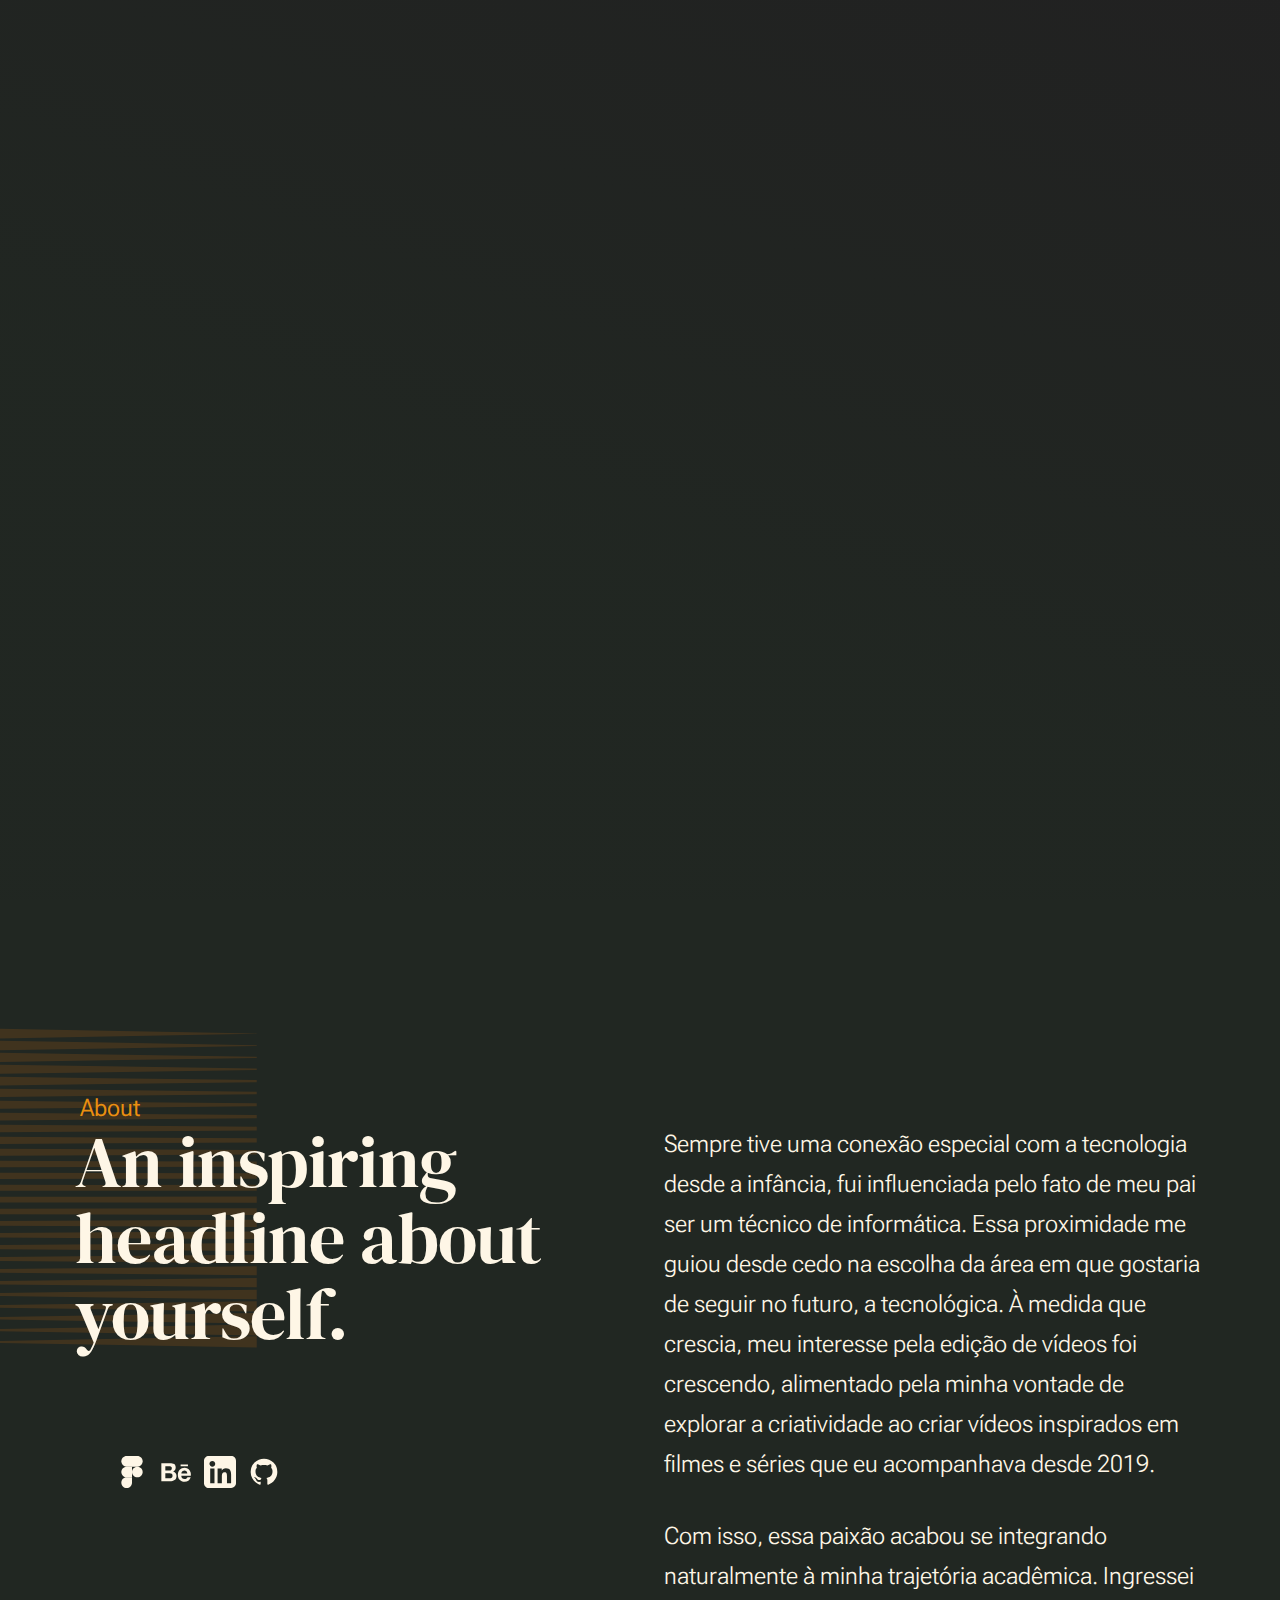
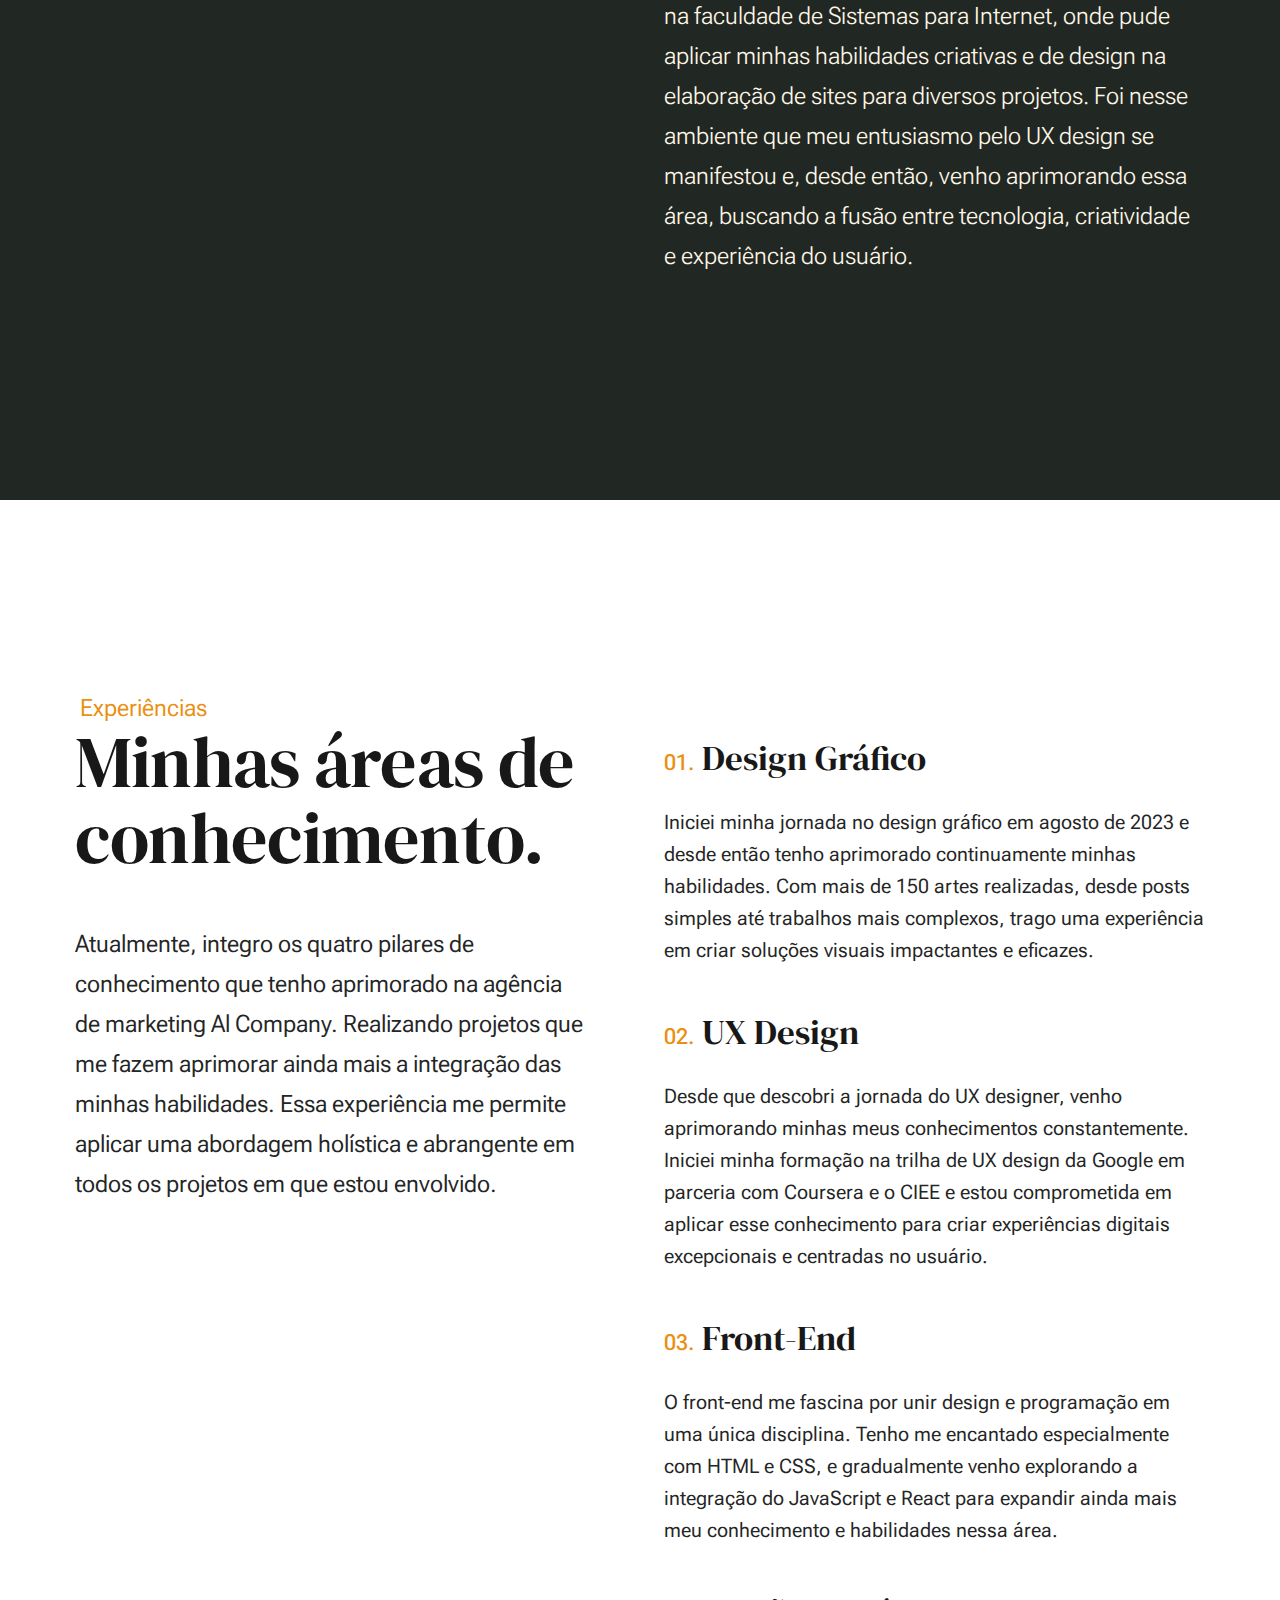
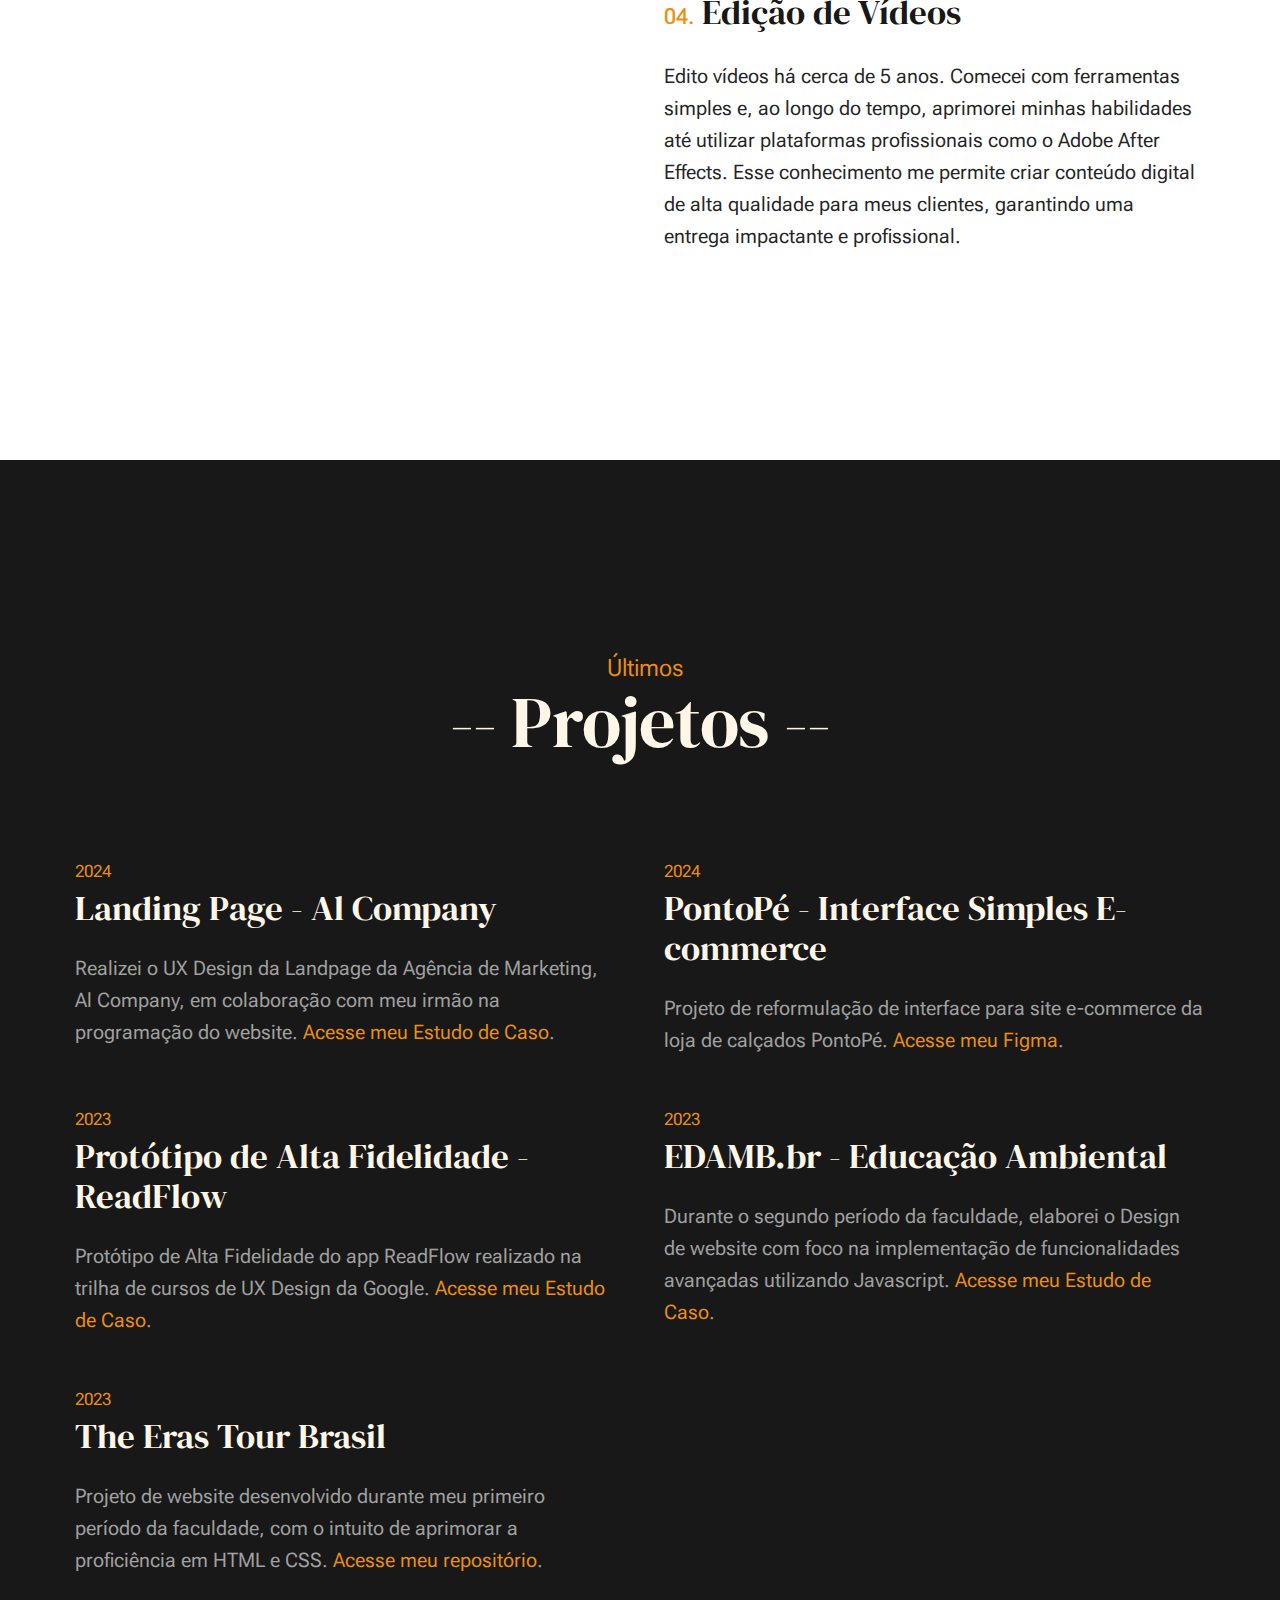
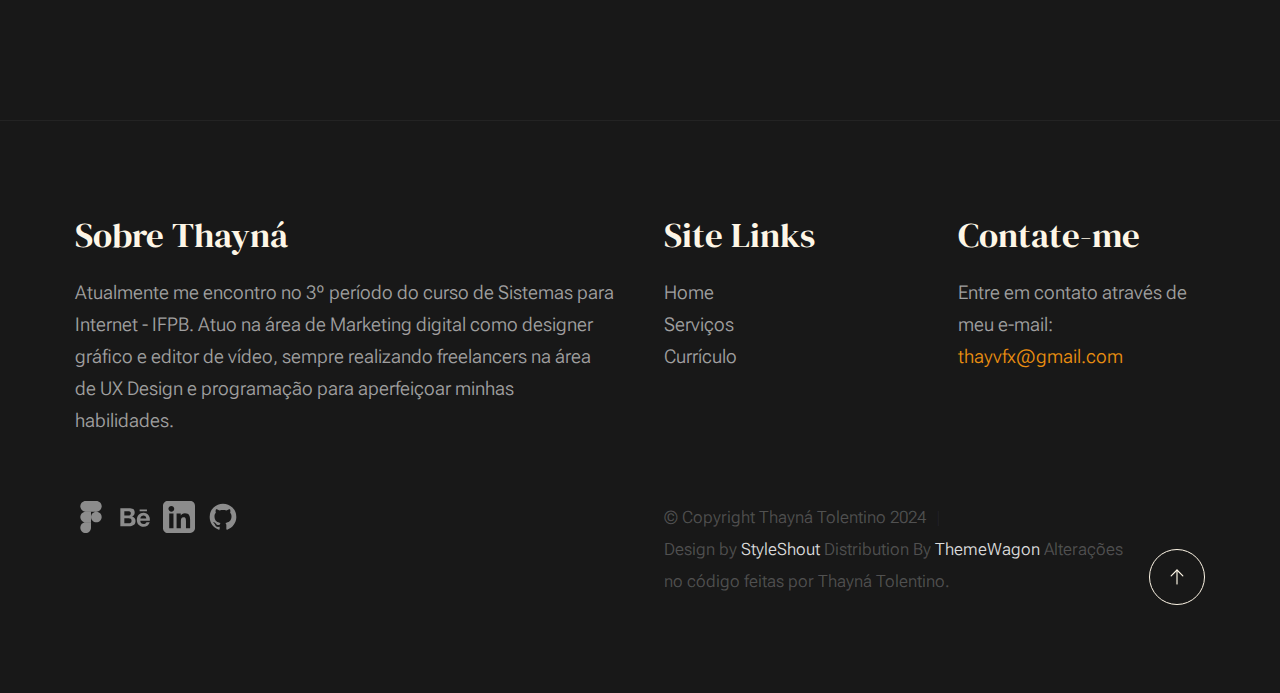
==== index.html @ 0676cb4d "icon update" ====
<!DOCTYPE html>
<html lang="en" class="no-js" >
<head>

    <!--- basic page needs
    ================================================== -->
    <meta charset="utf-8">
    <meta name="viewport" content="width=device-width, initial-scale=1">
    <title>Thayna's Portfolio</title>

    <script>
        document.documentElement.classList.remove('no-js');
        document.documentElement.classList.add('js');
    </script>

    <!-- CSS
    ================================================== -->
    <link rel="stylesheet" href="css/vendor.css">
    <link rel="stylesheet" href="css/styles.css">

    <!-- favicons
    ================================================== -->
    <link rel="apple-touch-icon" sizes="180x180" href="apple-touch-icon.png">
    <link rel="icon" type="image/png" sizes="32x32" href="favicon-32x32.png">
    <link rel="icon" type="image/png" sizes="16x16" href="favicon-16x16.png">
    <link rel="manifest" href="site.webmanifest">

</head>


<body id="top">

    
    <!-- preloader
    ================================================== -->
    <div id="preloader">
        <div id="loader" class="dots-fade">
            <div></div>
            <div></div>
            <div></div>
        </div>
    </div>


    <!-- page wrap
    ================================================== -->
    <div id="page" class="s-pagewrap ss-home">


        <!-- # site header 
        ================================================== -->
        <header class="s-header">

            <div class="row s-header__inner width-sixteen-col">

                <div class="s-header__block">
                    <div class="s-header__logo">
                        <a class="logo" href="index.html">
                            <img src="images/logo-thayna1.svg" alt="Homepage">
                        </a>
                    </div>

                    <a class="s-header__menu-toggle" href="#0"><span>Menu</span></a>
                </div> <!-- end s-header__block -->

                <nav class="s-header__nav">
    
                    <ul class="s-header__menu-links">
                        <li><a href="#">Sobre mim</a></li>
                        <li><a href="#">Serviços</a></li>
                        <li><a href="#">Projetos</a></li>
                        <li><a href="#">Contato</a></li>
                    </ul> <!-- s-header__menu-links -->

                    <div class="s-header__contact">
                        <a href="https://thaynarlt.github.io/Portfolio-MyWork/" class="btn btn--primary s-header__contact-btn">Portfolio de Vídeos</a>                        
                    </div> <!-- s-header__contact -->
    
                </nav> <!-- end s-header__nav -->

            </div> <!-- end s-header__inner -->

        </header> <!-- end s-header -->


        <!-- # site main content
        ================================================== -->
        <section id="content" class="s-content">

            <!-- intro
            ----------------------------------------------- -->
            <section id="intro" class="s-intro">

                <div class="row s-intro__content width-sixteen-col">

                    <div class="column lg-12 s-intro__content-inner grid-block">
                        
                        <div class="s-intro__content-text">
                            <div class="s-intro__content-pretitle text-pretitle">Prazer, Thayná Tolentino.</div>
                            <h1 class="s-intro__content-title">
                                Transformo ideias em resultados tangíveis<br>
                            através do design<br>
                            e da programação.<br>
                            
                            </h1>
                        </div> <!-- s-intro__content-text -->

                        <div class="s-intro__content-media"> 
                            <div class="s-intro__content-media-inner">                               
                                <img src="images/IMG_1018_editada.png" srcset="images/IMG_1018_editada.png 1x, images/intro-bg@2x.jpg 2x" alt="">
                                <div class="lines">                               
                                    <span></span>                                  
                                </div>
                            </div>
                        </div> <!-- s-intro__content-media -->                      

                        <div class="s-intro__scroll-down">
                            <a href="#about" class="smoothscroll">
                                <div class="scroll-icon">
                                    <svg xmlns="http://www.w3.org/2000/svg" viewBox="0 0 24 24" width="36" height="36" fill="none" stroke="#97b34a" stroke-width="1" stroke-linecap="round" stroke-linejoin="round">&lt;!--!  Atomicons Free 1.00 by @atisalab License - https://atomicons.com/license/ (Icons: CC BY 4.0) Copyright 2021 Atomicons --&gt;<polyline points="7 13 12 18 17 13"></polyline><line x1="12" y1="18" x2="12" y2="6"></line></svg>
                                </div>
                                <span>Scroll for more</span>
                            </a>
                        </div> <!-- s-intro__scroll-down -->
                        
                    </div> <!-- s-intro__content-inner -->

                </div> <!-- s-intro__content -->

            </section> <!-- end s-intro -->

            <!-- about
            ----------------------------------------------- -->
            <section id="about" class="s-about target-section">

                <div class="row s-about__content width-sixteen-col">
                    <div class="column grid-block grid-section-split">

                        <img src="images/geometric_shape.svg" alt="" class="s-about__content-imgbg">

                        <div class="section-header grid-section-split__header">
                            <div class="text-pretitle">About</div>                           
                            <h2 class="text-display-title">
                            An inspiring headline about yourself.
                            </h2>                           
                        </div> <!-- end section-header -->

                        <div class="s-about__content-main grid-section-split__primary">
                            <p class="attention-getter">
                                Sempre tive uma conexão especial com a tecnologia desde a infância, fui influenciada pelo
                                fato de meu pai ser um técnico de informática. Essa proximidade me guiou desde cedo na
                                escolha da área em que gostaria de seguir no futuro, a tecnológica. À medida que crescia,
                                meu interesse pela edição de vídeos foi crescendo, alimentado pela minha vontade de explorar
                                a criatividade ao criar vídeos inspirados em filmes e séries que eu acompanhava desde 2019.
                            </p>

                            <p class="attention-getter">
                                Com isso, essa paixão acabou se integrando naturalmente à minha trajetória acadêmica.
                                Ingressei na faculdade de Sistemas para Internet, onde pude aplicar minhas habilidades
                                criativas e de design na elaboração de sites para diversos projetos. Foi nesse ambiente
                                que meu entusiasmo pelo UX design se manifestou e, desde então, venho aprimorando essa área,
                                buscando a fusão entre tecnologia, criatividade e experiência do usuário.
                            </p>

                            
                        </div> <!-- end s-about__content-main -->

                        <div class="s-about__content-btn grid-section-split__bottom">
                            <!--<a href="about.html" class="btn btn--stroke u-fullwidth">More About Me</a> -->

                            <ul class="s-about__social social-list">
                                <li>
                                    <a href="https://www.figma.com/@thaynarlt">
                                        <svg xmlns="http://www.w3.org/2000/svg" width="0.67em" height="1em" viewBox="0 0 256 384"><path fill="#0acf83" d="M64 384c35.328 0 64-28.672 64-64v-64H64c-35.328 0-64 28.672-64 64s28.672 64 64 64"/><path fill="#a259ff" d="M0 192c0-35.328 28.672-64 64-64h64v128H64c-35.328 0-64-28.672-64-64"/><path fill="#f24e1e" d="M0 64C0 28.672 28.672 0 64 0h64v128H64C28.672 128 0 99.328 0 64"/><path fill="#ff7262" d="M128 0h64c35.328 0 64 28.672 64 64s-28.672 64-64 64h-64z"/><path fill="#1abcfe" d="M256 192c0 35.328-28.672 64-64 64s-64-28.672-64-64s28.672-64 64-64s64 28.672 64 64"/></svg>
                                        <span class="u-screen-reader-text">Figma</span>
                                    </a>
                                </li>
                                <li>
                                    <a href="https://www.behance.net/thaynatolentino">
                                        <svg xmlns="http://www.w3.org/2000/svg" width="1em" height="1em" viewBox="0 0 24 24"><path fill="currentColor" d="M7.443 5.35c.639 0 1.23.05 1.77.198c.541.099.984.297 1.377.544c.394.247.689.594.885 1.039c.197.445.296.99.296 1.583c0 .693-.148 1.286-.492 1.731c-.295.446-.787.841-1.377 1.138c.836.248 1.475.693 1.869 1.286c.393.594.639 1.336.639 2.177c0 .693-.148 1.286-.394 1.781c-.245.495-.639.94-1.082 1.237a5.078 5.078 0 0 1-1.573.692c-.59.149-1.18.248-1.77.248H1V5.35zm-.394 5.54c.541 0 .984-.148 1.328-.395c.344-.247.492-.693.492-1.237c0-.297-.05-.594-.148-.791c-.098-.198-.246-.347-.442-.495a2.415 2.415 0 0 0-.64-.247c-.246-.05-.491-.05-.787-.05H4v3.216zm.148 5.838c.295 0 .59-.05.836-.099c.246-.05.492-.148.688-.297a1.76 1.76 0 0 0 .492-.544c.098-.247.197-.544.197-.89c0-.693-.197-1.188-.59-1.534c-.394-.297-.935-.445-1.574-.445H4v3.81zm9.492-.05c.393.396.983.594 1.77.594c.541 0 1.033-.148 1.426-.395c.394-.297.64-.594.738-.891h2.41c-.394 1.187-.984 2.028-1.77 2.572c-.788.495-1.722.792-2.853.792a5.751 5.751 0 0 1-2.115-.396a3.928 3.928 0 0 1-1.574-1.088a3.93 3.93 0 0 1-.983-1.633c-.246-.643-.345-1.335-.345-2.127c0-.742.099-1.434.345-2.078a5.34 5.34 0 0 1 1.033-1.682c.442-.445.983-.84 1.573-1.088a5.49 5.49 0 0 1 2.066-.396c.836 0 1.574.149 2.213.495c.64.346 1.131.742 1.524 1.336c.394.544.69 1.187.886 1.88c.098.692.147 1.385.098 2.176H16c0 .792.295 1.534.689 1.93m3.098-5.194c-.344-.346-.885-.544-1.525-.544a2.34 2.34 0 0 0-1.082.247c-.295.149-.491.347-.688.545a1.322 1.322 0 0 0-.344.692c-.05.248-.099.445-.099.643h4.426c-.098-.742-.344-1.236-.688-1.583M15.459 6.29h5.508v1.336H15.46z"/></svg>
                                        <span class="u-screen-reader-text">Behance</span>
                                    </a>
                                </li>
                                <li>
                                    <a href="https://www.linkedin.com/in/thaynarlt/">
                                        <svg xmlns="http://www.w3.org/2000/svg" width="20" height="20" viewBox="0 0 24 24" style="fill:rgba(0, 0, 0, 1);transform:;-ms-filter:;"><path d="M20.436,0H3.564C1.593,0,0,1.593,0,3.564v16.873C0,22.407,1.593,24,3.564,24h16.873c1.972,0,3.564-1.593,3.564-3.564V3.564C24,1.593,22.407,0,20.436,0z M7.862,20.436H4.654V9.314h3.207V20.436z M6.258,8.053C5.105,8.053,4.071,7.047,4.071,5.894 c0-1.153,1.034-2.159,2.187-2.159c1.153,0,2.158,1.006,2.158,2.159C8.445,7.047,7.411,8.053,6.258,8.053z M20.436,20.436h-3.208v-5.356c0-1.278-0.025-2.923-1.779-2.923c-1.781,0-2.054,1.396-2.054,2.839v5.44h-3.209V9.314h3.121v1.513h0.042 c0.435-0.825,1.495-1.693,3.081-1.693c3.296,0,3.899,2.168,3.899,4.988V20.436z"></path></svg>
                                        <span class="u-screen-reader-text">LinkedIn</span>
 
                                    </a>
                                </li>
                                <li>
                                    <a href="https://github.com/thaynarlt">
                                        <svg xmlns="http://www.w3.org/2000/svg" width="24" height="24" viewBox="0 0 24 24"><path fill="currentColor" d="M12 2A10 10 0 0 0 2 12c0 4.42 2.87 8.17 6.84 9.5c.5.08.66-.23.66-.5v-1.69c-2.77.6-3.36-1.34-3.36-1.34c-.46-1.16-1.11-1.47-1.11-1.47c-.91-.62.07-.6.07-.6c1 .07 1.53 1.03 1.53 1.03c.87 1.52 2.34 1.07 2.91.83c.09-.65.35-1.09.63-1.34c-2.22-.25-4.55-1.11-4.55-4.92c0-1.11.38-2 1.03-2.71c-.1-.25-.45-1.29.1-2.64c0 0 .84-.27 2.75 1.02c.79-.22 1.65-.33 2.5-.33c.85 0 1.71.11 2.5.33c1.91-1.29 2.75-1.02 2.75-1.02c.55 1.35.2 2.39.1 2.64c.65.71 1.03 1.6 1.03 2.71c0 3.82-2.34 4.66-4.57 4.91c.36.31.69.92.69 1.85V21c0 .27.16.59.67.5C19.14 20.16 22 16.42 22 12A10 10 0 0 0 12 2"/></svg>
                                        <span class="u-screen-reader-text">Dribbble</span>
                                    </a>
                                </li>
                            </ul> <!-- end s-footer__social -->
                        </div> <!-- end s-about__content-btn -->
                    
                    </div> <!-- content-inner -->
                </div>
                
            </section> <!-- end s-about -->

            <!-- expertise
            ----------------------------------------------- -->
            <section id="expertise" class="s-expertise">

                <div class="row s-expertise__content width-sixteen-col">
                    <div class="column xl-12 grid-block grid-section-split">

                        <div class="section-header grid-section-split__header">
                            <div class="text-pretitle">Experiências</div>                           
                            <h2 class="text-display-title">
                            Minhas áreas de conhecimento.
                            </h2>     
                            
                            <p class="lead">
                                Atualmente, integro os quatro pilares de conhecimento que tenho
                                aprimorado na agência de marketing Al Company. Realizando projetos
                                que me fazem aprimorar ainda mais a integração das minhas habilidades.
                                Essa experiência me permite aplicar uma abordagem holística e
                                abrangente em todos os projetos em que estou envolvido.
                            </p>
                        </div> <!-- end section-header -->

                        <div class="s-expertise__content-main grid-section-split__primary">

                            <div class="grid-list-items list-items show-ctr">
                                <div class="grid-list-items__item list-items__item">
                                    <div class="grid-list-items__title list-items__item-header">
                                        <h3 class="list-items__item-title">Design Gráfico</h3>
                                    </div>
                                    <div class="grid-list-items__text list-items__item-text">
                                        <p>
                                            Iniciei minha jornada no design gráfico em agosto de 2023 e
                                            desde então tenho aprimorado continuamente minhas habilidades. 
                                            Com mais de 150 artes realizadas, desde posts simples até trabalhos mais complexos,
                                            trago uma experiência em criar soluções visuais impactantes e eficazes.
                                        </p>
                                    </div>
                                </div> <!-- list-item -->
                                <div class="grid-list-items__item list-items__item">
                                    <div class="grid-list-items__title list-items__item-header">
                                        <h3 class="list-items__item-title">UX Design</h3>
                                    </div>
                                    <div class="grid-list-items__text list-items__item-text">
                                        <p>
                                            Desde que descobri a jornada do UX designer,
                                            venho aprimorando minhas meus conhecimentos constantemente. Iniciei minha formação na
                                            trilha de UX design da Google em parceria com Coursera e o CIEE e estou
                                            comprometida em aplicar esse conhecimento para criar experiências digitais
                                            excepcionais e centradas no usuário.
                                        </p>
                                    </div>
                                </div> <!-- list-expertise__item -->
                                <div class="grid-list-items__item list-items__item">
                                    <div class="grid-list-items__title list-items__item-header">
                                        <h3 class="list-items__item-title">Front-End</h3>
                                    </div>
                                    <div class="grid-list-items__text list-items__item-text">
                                        <p>
                                            O front-end me fascina por unir design e programação em uma única
                                            disciplina. Tenho me encantado especialmente com HTML e CSS, e
                                            gradualmente venho explorando a integração do JavaScript e React
                                            para expandir ainda mais meu conhecimento e habilidades nessa área.</p>
                                    </div>
                                </div> <!-- list-expertise__item -->
                                <div class="grid-list-items__item list-items__item">
                                    <div class="grid-list-items__title list-items__item-header">
                                        <h3 class="list-items__item-title">Edição de Vídeos</h3>
                                    </div>
                                    <div class="grid-list-items__text list-items__item-text">
                                        <p>
                                            Edito vídeos há cerca de 5 anos. Comecei com ferramentas simples e,
                                            ao longo do tempo, aprimorei minhas habilidades até utilizar
                                            plataformas profissionais como o Adobe After Effects. Esse conhecimento me
                                            permite criar conteúdo digital de alta qualidade para meus clientes, garantindo
                                            uma entrega impactante e profissional.
                                        </p>
                                    </div>
                                </div> <!-- list-expertise__item -->

                            </div> <!-- grid-list-items -->
                        </div> <!-- end s-expertise__content-main -->

                        <!--<div class="s-expertise__content-btn grid-section-split__bottom">
                            <a href="services.html" class="btn btn--stroke u-fullwidth">View All Services</a>
                        </div>  end s-about__content-btn -->

                    </div> <!-- end grid-block-->
                </div> <!-- end s-expertise__content -->

            </section> <!-- end s-expertise -->

            <!-- clients
            ----------------------------------------------- -->
            <!-- end s-clients -->
                      

        </section> <!-- s-content-->

        <!-- # cta
        ================================================== -->
        <!-- end s-cta -->

        <!-- # journal
        ================================================== -->
        <section id="journal" class="s-journal">

            <div class="row s-journal__content width-sixteen-col">
                <div class="column xl-12 grid-block">

                    <div class="grid-full section-header text-center">
                        <div class="text-pretitle">Últimos</div>                           
                        <h2 class="text-display-title">
                         -- Projetos --
                        </h2>  
                    </div> <!-- end section-header --> 

                    <div class="grid-full s-journal__content-main grid-list-items">

                        <div class="grid-list-items__item blog-card">
                            <div class="blog-card__header">
                                <div class="blog-card__cat-links">
                                    <a href="https://www.dreamhost.com/r.cgi?287326">2024</a>
                                </div>
                                <h3 class="blog-card__title"><a href="https://www.dreamhost.com/r.cgi?287326">Landing Page - Al Company</a></h3>
                            </div>
                            <div class="blog-card__text">
                                <p>
                                    Realizei o UX Design da Landpage da Agência de Marketing,
                                    Al Company, em colaboração com meu irmão na programação do website.
                                    <a href="/estudos-de-caso/alcompany.pdf">Acesse meu Estudo de Caso</a>.
                                </p>
                            </div>
                        </div> <!-- end blog-card -->
                        <div class="grid-list-items__item blog-card">
                            <div class="blog-card__header">
                                <div class="blog-card__cat-links">
                                    <a href="blog.html">2024</a>
                                </div>
                                <h3 class="blog-card__title"><a href="single.html">PontoPé - Interface Simples E-commerce</a></h3>
                            </div>
                            <div class="blog-card__text">
                                <p>
                                    Projeto de reformulação de interface para site e-commerce da loja de calçados PontoPé.
                                    <a href="https://www.figma.com/community/file/1359150290638878115/pontope-interface-simples-e-commerce">Acesse meu Figma</a>.
                                </p>
                            </div>
                        </div> <!-- end blog-card -->
                        <div class="grid-list-items__item blog-card">
                            <div class="blog-card__header">
                                <div class="blog-card__cat-links">
                                    <a href="blog.html">2023</a>
                                </div>
                                <h3 class="blog-card__title"><a href="single.html">Protótipo de Alta Fidelidade - ReadFlow</a></h3>
                            </div>
                            <div class="blog-card__text">
                                <p>
                                    Protótipo de Alta Fidelidade do app ReadFlow realizado
                                    na trilha de cursos de UX Design da Google.
                                    <a href="/estudos-de-caso/readflow.pdf">Acesse meu Estudo de Caso</a>.
                                </p>
                            </div>
                        </div> <!-- end blog-card -->
                        <div class="grid-list-items__item blog-card">
                            <div class="blog-card__header">
                                <div class="blog-card__cat-links">
                                    <a href="blog.html">2023</a>
                                </div>
                                <h3 class="blog-card__title"><a href="single.html">EDAMB.br - Educação Ambiental</a></h3>
                            </div>
                            <div class="blog-card__text">
                                <p>
                                    Durante o segundo período da faculdade, elaborei o Design de website com foco na
                                    implementação de funcionalidades avançadas utilizando Javascript.
                                    <a href="/estudos-de-caso/edamb.pdf">Acesse meu Estudo de Caso</a>.
                                </p>
                            </div>
                        </div> <!-- end blog card -->
                        <div class="grid-list-items__item blog-card">
                            <div class="blog-card__header">
                                <div class="blog-card__cat-links">
                                    <a href="blog.html">2023</a>
                                </div>
                                <h3 class="blog-card__title"><a href="single.html">The Eras Tour Brasil</a></h3>
                            </div>
                            <div class="blog-card__text">
                                <p>
                                    Projeto de website desenvolvido durante meu primeiro período da faculdade,
                                    com o intuito de aprimorar a proficiência em HTML e CSS.
                                    <a href="https://github.com/thaynarlt/SiteTheErasTourBrasil-P1">Acesse meu repositório</a>.
                                </p>
                            </div>
                        </div><!-- end blog-card -->

                    </div> <!-- end grid-list-items -->

                </div> <!-- end grid-block-->
            </div> <!-- end s-journal__content -->

        </section> <!-- end s-journal -->


        <!-- # footer 
        ================================================== -->
        <footer class="s-footer">
            <div class="row s-footer__content">
                <div class="column xl-6 lg-6 md-12 s-footer__block s-footer__about">                    
                    <h3>Sobre Thayná</h3>
                    <p>
                    Atualmente me encontro no 3º período do curso de Sistemas para Internet - IFPB. Atuo na área de
                    Marketing digital como designer gráfico e editor de vídeo, sempre realizando freelancers na área de
                    UX Design e programação para aperfeiçoar minhas habilidades.
                    </p>               
                </div>                
                <div class="column xl-3 lg-6 md-12 s-footer__block s-footer__site-links">
                    <h3>Site Links</h3>
                    <ul class="link-list">
                        <li><a href="#">Home</a></li>
                        <li><a href="#">Serviços</a></li>
                        <li><a href="/estudos-de-caso/Curriculo - Thayna.docx.pdf">Currículo</a></li>
                    </ul>
                </div>
                <div class="column xl-3 lg-6 md-12 tab-12 s-footer__block s-footer__newsletter">
                    <h3>Contate-me</h3>

                    <p>
                    Entre em contato através de meu e-mail: <a href="mailto:thayvfx@gmail.com">thayvfx@gmail.com</a>
                    </p>

                    <div class="subscribe-form">
                        <form id="mc-form" class="mc-form">
                            <!--
                            <input type="email" name="EMAIL" id="mce-EMAIL" class="u-fullwidth text-center" placeholder="Your Email Address" title="The domain portion of the email address is invalid (the portion after the @)." pattern="^([^\x00-\x20\x22\x28\x29\x2c\x2e\x3a-\x3c\x3e\x40\x5b-\x5d\x7f-\xff]+|\x22([^\x0d\x22\x5c\x80-\xff]|\x5c[\x00-\x7f])*\x22)(\x2e([^\x00-\x20\x22\x28\x29\x2c\x2e\x3a-\x3c\x3e\x40\x5b-\x5d\x7f-\xff]+|\x22([^\x0d\x22\x5c\x80-\xff]|\x5c[\x00-\x7f])*\x22))*\x40([^\x00-\x20\x22\x28\x29\x2c\x2e\x3a-\x3c\x3e\x40\x5b-\x5d\x7f-\xff]+|\x5b([^\x0d\x5b-\x5d\x80-\xff]|\x5c[\x00-\x7f])*\x5d)(\x2e([^\x00-\x20\x22\x28\x29\x2c\x2e\x3a-\x3c\x3e\x40\x5b-\x5d\x7f-\xff]+|\x5b([^\x0d\x5b-\x5d\x80-\xff]|\x5c[\x00-\x7f])*\x5d))*(\.\w{2,})+$" required>
                            <input type="submit" name="subscribe" value="Subscribe" class="btn btn--primary btn--small u-fullwidth">
                            <<div style="position: absolute; left: -5000px;" aria-hidden="true"><input type="text" name="b_cdb7b577e41181934ed6a6a44_9a91cfe7b3" tabindex="-1" value=""></div>
                            <div class="mc-status"></div>
                            -->
                        </form>
                    </div>
                </div>
            </div>    
            
            <div class="row s-footer__bottom">
                <div class="column xl-6 lg-12">
                    <ul class="s-footer__social social-list">
                        <li>
                            <a href="https://www.figma.com/@thaynarlt">
                                <svg xmlns="http://www.w3.org/2000/svg" width="0.67em" height="1em" viewBox="0 0 256 384"><path fill="#0acf83" d="M64 384c35.328 0 64-28.672 64-64v-64H64c-35.328 0-64 28.672-64 64s28.672 64 64 64"/><path fill="#a259ff" d="M0 192c0-35.328 28.672-64 64-64h64v128H64c-35.328 0-64-28.672-64-64"/><path fill="#f24e1e" d="M0 64C0 28.672 28.672 0 64 0h64v128H64C28.672 128 0 99.328 0 64"/><path fill="#ff7262" d="M128 0h64c35.328 0 64 28.672 64 64s-28.672 64-64 64h-64z"/><path fill="#1abcfe" d="M256 192c0 35.328-28.672 64-64 64s-64-28.672-64-64s28.672-64 64-64s64 28.672 64 64"/></svg>
                                        <span class="u-screen-reader-text">Figma</span>
                            </a>
                        </li>
                        <li>
                            <a href="https://www.behance.net/thaynatolentino">
                                <svg xmlns="http://www.w3.org/2000/svg" width="1em" height="1em" viewBox="0 0 24 24"><path fill="currentColor" d="M7.443 5.35c.639 0 1.23.05 1.77.198c.541.099.984.297 1.377.544c.394.247.689.594.885 1.039c.197.445.296.99.296 1.583c0 .693-.148 1.286-.492 1.731c-.295.446-.787.841-1.377 1.138c.836.248 1.475.693 1.869 1.286c.393.594.639 1.336.639 2.177c0 .693-.148 1.286-.394 1.781c-.245.495-.639.94-1.082 1.237a5.078 5.078 0 0 1-1.573.692c-.59.149-1.18.248-1.77.248H1V5.35zm-.394 5.54c.541 0 .984-.148 1.328-.395c.344-.247.492-.693.492-1.237c0-.297-.05-.594-.148-.791c-.098-.198-.246-.347-.442-.495a2.415 2.415 0 0 0-.64-.247c-.246-.05-.491-.05-.787-.05H4v3.216zm.148 5.838c.295 0 .59-.05.836-.099c.246-.05.492-.148.688-.297a1.76 1.76 0 0 0 .492-.544c.098-.247.197-.544.197-.89c0-.693-.197-1.188-.59-1.534c-.394-.297-.935-.445-1.574-.445H4v3.81zm9.492-.05c.393.396.983.594 1.77.594c.541 0 1.033-.148 1.426-.395c.394-.297.64-.594.738-.891h2.41c-.394 1.187-.984 2.028-1.77 2.572c-.788.495-1.722.792-2.853.792a5.751 5.751 0 0 1-2.115-.396a3.928 3.928 0 0 1-1.574-1.088a3.93 3.93 0 0 1-.983-1.633c-.246-.643-.345-1.335-.345-2.127c0-.742.099-1.434.345-2.078a5.34 5.34 0 0 1 1.033-1.682c.442-.445.983-.84 1.573-1.088a5.49 5.49 0 0 1 2.066-.396c.836 0 1.574.149 2.213.495c.64.346 1.131.742 1.524 1.336c.394.544.69 1.187.886 1.88c.098.692.147 1.385.098 2.176H16c0 .792.295 1.534.689 1.93m3.098-5.194c-.344-.346-.885-.544-1.525-.544a2.34 2.34 0 0 0-1.082.247c-.295.149-.491.347-.688.545a1.322 1.322 0 0 0-.344.692c-.05.248-.099.445-.099.643h4.426c-.098-.742-.344-1.236-.688-1.583M15.459 6.29h5.508v1.336H15.46z"/></svg>
                                        <span class="u-screen-reader-text">Behance</span>
                            </a>
                        </li>
                        <li>
                            <a href="https://www.linkedin.com/in/thaynarlt/">
                                <svg xmlns="http://www.w3.org/2000/svg" width="20" height="20" viewBox="0 0 24 24" style="fill:rgba(0, 0, 0, 1);transform:;-ms-filter:;"><path d="M20.436,0H3.564C1.593,0,0,1.593,0,3.564v16.873C0,22.407,1.593,24,3.564,24h16.873c1.972,0,3.564-1.593,3.564-3.564V3.564C24,1.593,22.407,0,20.436,0z M7.862,20.436H4.654V9.314h3.207V20.436z M6.258,8.053C5.105,8.053,4.071,7.047,4.071,5.894 c0-1.153,1.034-2.159,2.187-2.159c1.153,0,2.158,1.006,2.158,2.159C8.445,7.047,7.411,8.053,6.258,8.053z M20.436,20.436h-3.208v-5.356c0-1.278-0.025-2.923-1.779-2.923c-1.781,0-2.054,1.396-2.054,2.839v5.44h-3.209V9.314h3.121v1.513h0.042 c0.435-0.825,1.495-1.693,3.081-1.693c3.296,0,3.899,2.168,3.899,4.988V20.436z"></path></svg>
                                        <span class="u-screen-reader-text">LinkedIn</span>
                            </a>
                        </li>
                        <li>
                            <a href="https://github.com/thaynarlt">
                                <svg xmlns="http://www.w3.org/2000/svg" width="24" height="24" viewBox="0 0 24 24"><path fill="currentColor" d="M12 2A10 10 0 0 0 2 12c0 4.42 2.87 8.17 6.84 9.5c.5.08.66-.23.66-.5v-1.69c-2.77.6-3.36-1.34-3.36-1.34c-.46-1.16-1.11-1.47-1.11-1.47c-.91-.62.07-.6.07-.6c1 .07 1.53 1.03 1.53 1.03c.87 1.52 2.34 1.07 2.91.83c.09-.65.35-1.09.63-1.34c-2.22-.25-4.55-1.11-4.55-4.92c0-1.11.38-2 1.03-2.71c-.1-.25-.45-1.29.1-2.64c0 0 .84-.27 2.75 1.02c.79-.22 1.65-.33 2.5-.33c.85 0 1.71.11 2.5.33c1.91-1.29 2.75-1.02 2.75-1.02c.55 1.35.2 2.39.1 2.64c.65.71 1.03 1.6 1.03 2.71c0 3.82-2.34 4.66-4.57 4.91c.36.31.69.92.69 1.85V21c0 .27.16.59.67.5C19.14 20.16 22 16.42 22 12A10 10 0 0 0 12 2"/></svg>
                                <span class="u-screen-reader-text">Dribbble</span>
                            </a>
                        </li>
                    </ul> <!-- end s-footer__social -->
                </div>
                <div class="column xl-6 lg-12">
                    <p class="ss-copyright">
                        <span>© Copyright Thayná Tolentino 2024</span> 
                        <span>Design by <a href="https://www.styleshout.com/">StyleShout</a> Distribution By <a href="https://themewagon.com">ThemeWagon</a> Alterações no código feitas por Thayná Tolentino.</span>
                    </p>
                </div>

                <div class="ss-go-top">
                    <a class="smoothscroll" title="Back to Top" href="#top">
                        <svg xmlns="http://www.w3.org/2000/svg" viewBox="0 0 24 24" width="36" height="36" fill="none" stroke="#ffffff" stroke-width="1" stroke-linecap="round" stroke-linejoin="round">&lt;!--!  Atomicons Free 1.00 by @atisalab License - https://atomicons.com/license/ (Icons: CC BY 4.0) Copyright 2021 Atomicons --&gt;<polyline points="17 11 12 6 7 11"></polyline><line x1="12" y1="18" x2="12" y2="6"></line></svg>
                    </a>
                </div> <!-- end ss-go-top -->
            </div>
            
        </footer> <!-- end s-footer -->

    </div> <!-- end page-wrap -->

    <!-- Java Script
    ================================================== -->
    <script src="js/plugins.js"></script>
    <script src="js/main.js"></script>

</body>
</html>
---- css/vendor.css ----
/* ===================================================================
 * Monica Third-party Stylesheets
 * Template Ver. 1.0.0
 * 12-13-2022
 * -------------------------------------------------------------------
 *
 * TOC:
 * # PrismJS
 * # Swiper
 *
 * ------------------------------------------------------------------- */


/* ===================================================================
 * # PrismJS 1.20.0
 *   https://prismjs.com/download.html#themes=prism-okaidia&languages=markup+css+clike+javascript+markup-templating+php 
 *   
 *   okaidia theme for JavaScript, CSS and HTML
 *   Loosely based on Monokai textmate theme by http://www.monokai.nl/
 *   @author ocodia
 * ------------------------------------------------------------------- */
code[class*=language-],
pre[class*=language-] {
  color          : #f8f8f2;
  background     : none;
  text-shadow    : 0 1px rgba(0, 0, 0, 0.3);
  font-family    : var(--font-mono);
  font-size      : calc(var(--text-size) * 0.9444);
  text-align     : left;
  white-space    : pre;
  word-spacing   : normal;
  word-break     : normal;
  word-wrap      : normal;
  line-height    : var(--vspace-1);
  -moz-tab-size  : 4;
  -o-tab-size    : 4;
  tab-size       : 4;
  -webkit-hyphens: none;
  -ms-hyphens    : none;
  hyphens        : none;
}

/* Code blocks */
pre[class*=language-] {
  padding : var(--vspace-0_5) 0 var(--vspace-1);
  margin  : var(--vspace-1) 0;
  overflow: auto;
}

:not(pre)>code[class*=language-],
pre[class*=language-] {
  background: #272822;
}

/* Inline code */
:not(pre)>code[class*=language-] {
  padding    : 0.1em;
  white-space: normal;
}

.token.comment,
.token.prolog,
.token.doctype,
.token.cdata {
  color: slategray;
}

.token.punctuation {
  color: #f8f8f2;
}

.token.namespace {
  opacity: 0.7;
}

.token.property,
.token.tag,
.token.constant,
.token.symbol,
.token.deleted {
  color: #f92672;
}

.token.boolean,
.token.number {
  color: #ae81ff;
}

.token.selector,
.token.attr-name,
.token.string,
.token.char,
.token.builtin,
.token.inserted {
  color: #a6e22e;
}

.token.operator,
.token.entity,
.token.url,
.language-css .token.string,
.style .token.string,
.token.variable {
  color: #f8f8f2;
}

.token.atrule,
.token.attr-value,
.token.function,
.token.class-name {
  color: #e6db74;
}

.token.keyword {
  color: #66d9ef;
}

.token.regex,
.token.important {
  color: #fd971f;
}

.token.important,
.token.bold {
  font-weight: bold;
}

.token.italic {
  font-style: italic;
}

.token.entity {
  cursor: help;
}



/* ===================================================================
 * # Swiper 6.4.5
 *   Most modern mobile touch slider and framework with hardware accelerated transitions
 *   https://swiperjs.com
 *
 *   Copyright 2014-2020 Vladimir Kharlampidi
 *
 *   Released under the MIT License
 *
 *   Released on: December 18, 2020
 * ------------------------------------------------------------------- */
@font-face {
  font-family: "swiper-icons";
  src        : url("data:application/font-woff;charset=utf-8;base64, [base64]//wADZ2x5ZgAAAywAAADMAAAD2MHtryVoZWFkAAABbAAAADAAAAA2E2+eoWhoZWEAAAGcAAAAHwAAACQC9gDzaG10eAAAAigAAAAZAAAArgJkABFsb2NhAAAC0AAAAFoAAABaFQAUGG1heHAAAAG8AAAAHwAAACAAcABAbmFtZQAAA/gAAAE5AAACXvFdBwlwb3N0AAAFNAAAAGIAAACE5s74hXjaY2BkYGAAYpf5Hu/j+W2+MnAzMYDAzaX6QjD6/4//Bxj5GA8AuRwMYGkAPywL13jaY2BkYGA88P8Agx4j+/8fQDYfA1AEBWgDAIB2BOoAeNpjYGRgYNBh4GdgYgABEMnIABJzYNADCQAACWgAsQB42mNgYfzCOIGBlYGB0YcxjYGBwR1Kf2WQZGhhYGBiYGVmgAFGBiQQkOaawtDAoMBQxXjg/wEGPcYDDA4wNUA2CCgwsAAAO4EL6gAAeNpj2M0gyAACqxgGNWBkZ2D4/wMA+xkDdgAAAHjaY2BgYGaAYBkGRgYQiAHyGMF8FgYHIM3DwMHABGQrMOgyWDLEM1T9/w8UBfEMgLzE////P/5//f/V/xv+r4eaAAeMbAxwIUYmIMHEgKYAYjUcsDAwsLKxc3BycfPw8jEQA/[base64]/uznmfPFBNODM2K7MTQ45YEAZqGP81AmGGcF3iPqOop0r1SPTaTbVkfUe4HXj97wYE+yNwWYxwWu4v1ugWHgo3S1XdZEVqWM7ET0cfnLGxWfkgR42o2PvWrDMBSFj/IHLaF0zKjRgdiVMwScNRAoWUoH78Y2icB/yIY09An6AH2Bdu/UB+yxopYshQiEvnvu0dURgDt8QeC8PDw7Fpji3fEA4z/PEJ6YOB5hKh4dj3EvXhxPqH/SKUY3rJ7srZ4FZnh1PMAtPhwP6fl2PMJMPDgeQ4rY8YT6Gzao0eAEA409DuggmTnFnOcSCiEiLMgxCiTI6Cq5DZUd3Qmp10vO0LaLTd2cjN4fOumlc7lUYbSQcZFkutRG7g6JKZKy0RmdLY680CDnEJ+UMkpFFe1RN7nxdVpXrC4aTtnaurOnYercZg2YVmLN/d/gczfEimrE/fs/bOuq29Zmn8tloORaXgZgGa78yO9/cnXm2BpaGvq25Dv9S4E9+5SIc9PqupJKhYFSSl47+Qcr1mYNAAAAeNptw0cKwkAAAMDZJA8Q7OUJvkLsPfZ6zFVERPy8qHh2YER+3i/BP83vIBLLySsoKimrqKqpa2hp6+jq6RsYGhmbmJqZSy0sraxtbO3sHRydnEMU4uR6yx7JJXveP7WrDycAAAAAAAH//wACeNpjYGRgYOABYhkgZgJCZgZNBkYGLQZtIJsFLMYAAAw3ALgAeNolizEKgDAQBCchRbC2sFER0YD6qVQiBCv/H9ezGI6Z5XBAw8CBK/m5iQQVauVbXLnOrMZv2oLdKFa8Pjuru2hJzGabmOSLzNMzvutpB3N42mNgZGBg4GKQYzBhYMxJLMlj4GBgAYow/P/PAJJhLM6sSoWKfWCAAwDAjgbRAAB42mNgYGBkAIIbCZo5IPrmUn0hGA0AO8EFTQAA") format("woff");
  font-weight: 400;
  font-style : normal;
}

:root {
  --swiper-theme-color: #007aff;
}

.swiper-container {
  margin-left : auto;
  margin-right: auto;
  position    : relative;
  overflow    : hidden;
  list-style  : none;
  padding     : 0;
  /* Fix of Webkit flickering */
  z-index     : 1;
}

.swiper-container-vertical>.swiper-wrapper {
  flex-direction: column;
}

.swiper-wrapper {
  position           : relative;
  width              : 100%;
  height             : 100%;
  z-index            : 1;
  display            : flex;
  transition-property: transform;
  box-sizing         : content-box;
}

.swiper-container-android .swiper-slide,
.swiper-wrapper {
  transform: translate3d(0px, 0, 0);
}

.swiper-container-multirow>.swiper-wrapper {
  flex-wrap: wrap;
}

.swiper-container-multirow-column>.swiper-wrapper {
  flex-wrap     : wrap;
  flex-direction: column;
}

.swiper-container-free-mode>.swiper-wrapper {
  transition-timing-function: ease-out;
  margin                    : 0 auto;
}

.swiper-slide {
  flex-shrink        : 0;
  width              : 100%;
  height             : 100%;
  position           : relative;
  transition-property: transform;
}

.swiper-slide-invisible-blank {
  visibility: hidden;
}

/* Auto Height */
.swiper-container-autoheight,
.swiper-container-autoheight .swiper-slide {
  height: auto;
}

.swiper-container-autoheight .swiper-wrapper {
  align-items        : flex-start;
  transition-property: transform, height;
}

/* 3D Effects */
.swiper-container-3d {
  perspective: 1200px;
}

.swiper-container-3d .swiper-wrapper,
.swiper-container-3d .swiper-slide,
.swiper-container-3d .swiper-slide-shadow-left,
.swiper-container-3d .swiper-slide-shadow-right,
.swiper-container-3d .swiper-slide-shadow-top,
.swiper-container-3d .swiper-slide-shadow-bottom,
.swiper-container-3d .swiper-cube-shadow {
  transform-style: preserve-3d;
}

.swiper-container-3d .swiper-slide-shadow-left,
.swiper-container-3d .swiper-slide-shadow-right,
.swiper-container-3d .swiper-slide-shadow-top,
.swiper-container-3d .swiper-slide-shadow-bottom {
  position      : absolute;
  left          : 0;
  top           : 0;
  width         : 100%;
  height        : 100%;
  pointer-events: none;
  z-index       : 10;
}

.swiper-container-3d .swiper-slide-shadow-left {
  background-image: linear-gradient(to left, rgba(0, 0, 0, 0.5), rgba(0, 0, 0, 0));
}

.swiper-container-3d .swiper-slide-shadow-right {
  background-image: linear-gradient(to right, rgba(0, 0, 0, 0.5), rgba(0, 0, 0, 0));
}

.swiper-container-3d .swiper-slide-shadow-top {
  background-image: linear-gradient(to top, rgba(0, 0, 0, 0.5), rgba(0, 0, 0, 0));
}

.swiper-container-3d .swiper-slide-shadow-bottom {
  background-image: linear-gradient(to bottom, rgba(0, 0, 0, 0.5), rgba(0, 0, 0, 0));
}

/* CSS Mode */
.swiper-container-css-mode>.swiper-wrapper {
  overflow          : auto;
  scrollbar-width   : none;
  /* For Firefox */
  -ms-overflow-style: none;
  /* For Internet Explorer and Edge */
}

.swiper-container-css-mode>.swiper-wrapper::-webkit-scrollbar {
  display: none;
}

.swiper-container-css-mode>.swiper-wrapper>.swiper-slide {
  scroll-snap-align: start start;
}

.swiper-container-horizontal.swiper-container-css-mode>.swiper-wrapper {
  -ms-scroll-snap-type: x mandatory;
  scroll-snap-type    : x mandatory;
}

.swiper-container-vertical.swiper-container-css-mode>.swiper-wrapper {
  -ms-scroll-snap-type: y mandatory;
  scroll-snap-type    : y mandatory;
}

:root {
  --swiper-navigation-size   : 44px;
  /*
    --swiper-navigation-color: var(--swiper-theme-color);
    */
}

.swiper-button-prev,
.swiper-button-next {
  position       : absolute;
  top            : 50%;
  width          : calc(var(--swiper-navigation-size) / 44 * 27);
  height         : var(--swiper-navigation-size);
  margin-top     : calc(-1 * var(--swiper-navigation-size) / 2);
  z-index        : 10;
  cursor         : pointer;
  display        : flex;
  align-items    : center;
  justify-content: center;
  color          : var(--swiper-navigation-color, var(--swiper-theme-color));
}

.swiper-button-prev.swiper-button-disabled,
.swiper-button-next.swiper-button-disabled {
  opacity       : 0.35;
  cursor        : auto;
  pointer-events: none;
}

.swiper-button-prev:after,
.swiper-button-next:after {
  font-family   : swiper-icons;
  font-size     : var(--swiper-navigation-size);
  text-transform: none !important;
  letter-spacing: 0;
  text-transform: none;
  font-variant  : initial;
  line-height   : 1;
}

.swiper-button-prev,
.swiper-container-rtl .swiper-button-next {
  left : 10px;
  right: auto;
}

.swiper-button-prev:after,
.swiper-container-rtl .swiper-button-next:after {
  content: "prev";
}

.swiper-button-next,
.swiper-container-rtl .swiper-button-prev {
  right: 10px;
  left : auto;
}

.swiper-button-next:after,
.swiper-container-rtl .swiper-button-prev:after {
  content: "next";
}

.swiper-button-prev.swiper-button-white,
.swiper-button-next.swiper-button-white {
  --swiper-navigation-color: #ffffff;
}

.swiper-button-prev.swiper-button-black,
.swiper-button-next.swiper-button-black {
  --swiper-navigation-color: #000000;
}

.swiper-button-lock {
  display: none;
}

:root {
  /*
    --swiper-pagination-color: var(--swiper-theme-color);
    */
}

.swiper-pagination {
  position  : absolute;
  text-align: center;
  transition: 300ms opacity;
  transform : translate3d(0, 0, 0);
  z-index   : 10;
}

.swiper-pagination.swiper-pagination-hidden {
  opacity: 0;
}

/* Common Styles */
.swiper-pagination-fraction,
.swiper-pagination-custom,
.swiper-container-horizontal>.swiper-pagination-bullets {
  bottom: 10px;
  left  : 0;
  width : 100%;
}

/* Bullets */
.swiper-pagination-bullets-dynamic {
  overflow : hidden;
  font-size: 0;
}

.swiper-pagination-bullets-dynamic .swiper-pagination-bullet {
  transform: scale(0.33);
  position : relative;
}

.swiper-pagination-bullets-dynamic .swiper-pagination-bullet-active {
  transform: scale(1);
}

.swiper-pagination-bullets-dynamic .swiper-pagination-bullet-active-main {
  transform: scale(1);
}

.swiper-pagination-bullets-dynamic .swiper-pagination-bullet-active-prev {
  transform: scale(0.66);
}

.swiper-pagination-bullets-dynamic .swiper-pagination-bullet-active-prev-prev {
  transform: scale(0.33);
}

.swiper-pagination-bullets-dynamic .swiper-pagination-bullet-active-next {
  transform: scale(0.66);
}

.swiper-pagination-bullets-dynamic .swiper-pagination-bullet-active-next-next {
  transform: scale(0.33);
}

.swiper-pagination-bullet {
  width        : 8px;
  height       : 8px;
  display      : inline-block;
  border-radius: 100%;
  background   : #000;
  opacity      : 0.2;
}

button.swiper-pagination-bullet {
  border            : none;
  margin            : 0;
  padding           : 0;
  box-shadow        : none;
  -webkit-appearance: none;
  -moz-appearance   : none;
  appearance        : none;
}

.swiper-pagination-clickable .swiper-pagination-bullet {
  cursor: pointer;
}

.swiper-pagination-bullet-active {
  opacity   : 1;
  background: var(--swiper-pagination-color, var(--swiper-theme-color));
}

.swiper-container-vertical>.swiper-pagination-bullets {
  right    : 10px;
  top      : 50%;
  transform: translate3d(0px, -50%, 0);
}

.swiper-container-vertical>.swiper-pagination-bullets .swiper-pagination-bullet {
  margin : 6px 0;
  display: block;
}

.swiper-container-vertical>.swiper-pagination-bullets.swiper-pagination-bullets-dynamic {
  top      : 50%;
  transform: translateY(-50%);
  width    : 8px;
}

.swiper-container-vertical>.swiper-pagination-bullets.swiper-pagination-bullets-dynamic .swiper-pagination-bullet {
  display   : inline-block;
  transition: 200ms transform, 200ms top;
}

.swiper-container-horizontal>.swiper-pagination-bullets .swiper-pagination-bullet {
  margin: 0 4px;
}

.swiper-container-horizontal>.swiper-pagination-bullets.swiper-pagination-bullets-dynamic {
  left       : 50%;
  transform  : translateX(-50%);
  white-space: nowrap;
}

.swiper-container-horizontal>.swiper-pagination-bullets.swiper-pagination-bullets-dynamic .swiper-pagination-bullet {
  transition: 200ms transform, 200ms left;
}

.swiper-container-horizontal.swiper-container-rtl>.swiper-pagination-bullets-dynamic .swiper-pagination-bullet {
  transition: 200ms transform, 200ms right;
}

/* Progress */
.swiper-pagination-progressbar {
  background: rgba(0, 0, 0, 0.25);
  position  : absolute;
}

.swiper-pagination-progressbar .swiper-pagination-progressbar-fill {
  background      : var(--swiper-pagination-color, var(--swiper-theme-color));
  position        : absolute;
  left            : 0;
  top             : 0;
  width           : 100%;
  height          : 100%;
  transform       : scale(0);
  transform-origin: left top;
}

.swiper-container-rtl .swiper-pagination-progressbar .swiper-pagination-progressbar-fill {
  transform-origin: right top;
}

.swiper-container-horizontal>.swiper-pagination-progressbar,
.swiper-container-vertical>.swiper-pagination-progressbar.swiper-pagination-progressbar-opposite {
  width : 100%;
  height: 4px;
  left  : 0;
  top   : 0;
}

.swiper-container-vertical>.swiper-pagination-progressbar,
.swiper-container-horizontal>.swiper-pagination-progressbar.swiper-pagination-progressbar-opposite {
  width : 4px;
  height: 100%;
  left  : 0;
  top   : 0;
}

.swiper-pagination-white {
  --swiper-pagination-color: #ffffff;
}

.swiper-pagination-black {
  --swiper-pagination-color: #000000;
}

.swiper-pagination-lock {
  display: none;
}

/* Scrollbar */
.swiper-scrollbar {
  border-radius   : 10px;
  position        : relative;
  -ms-touch-action: none;
  background      : rgba(0, 0, 0, 0.1);
}

.swiper-container-horizontal>.swiper-scrollbar {
  position: absolute;
  left    : 1%;
  bottom  : 3px;
  z-index : 50;
  height  : 5px;
  width   : 98%;
}

.swiper-container-vertical>.swiper-scrollbar {
  position: absolute;
  right   : 3px;
  top     : 1%;
  z-index : 50;
  width   : 5px;
  height  : 98%;
}

.swiper-scrollbar-drag {
  height       : 100%;
  width        : 100%;
  position     : relative;
  background   : rgba(0, 0, 0, 0.5);
  border-radius: 10px;
  left         : 0;
  top          : 0;
}

.swiper-scrollbar-cursor-drag {
  cursor: move;
}

.swiper-scrollbar-lock {
  display: none;
}

.swiper-zoom-container {
  width          : 100%;
  height         : 100%;
  display        : flex;
  justify-content: center;
  align-items    : center;
  text-align     : center;
}

.swiper-zoom-container>img,
.swiper-zoom-container>svg,
.swiper-zoom-container>canvas {
  max-width    : 100%;
  max-height   : 100%;
  -o-object-fit: contain;
  object-fit   : contain;
}

.swiper-slide-zoomed {
  cursor: move;
}

/* Preloader */
:root {
  /*
    --swiper-preloader-color: var(--swiper-theme-color);
    */
}

.swiper-lazy-preloader {
  width            : 42px;
  height           : 42px;
  position         : absolute;
  left             : 50%;
  top              : 50%;
  margin-left      : -21px;
  margin-top       : -21px;
  z-index          : 10;
  transform-origin : 50%;
  -webkit-animation: swiper-preloader-spin 1s infinite linear;
  animation        : swiper-preloader-spin 1s infinite linear;
  box-sizing       : border-box;
  border           : 4px solid var(--swiper-preloader-color, var(--swiper-theme-color));
  border-radius    : 50%;
  border-top-color : transparent;
}

.swiper-lazy-preloader-white {
  --swiper-preloader-color: #fff;
}

.swiper-lazy-preloader-black {
  --swiper-preloader-color: #000;
}

@-webkit-keyframes swiper-preloader-spin {
  100% {
    transform: rotate(360deg);
  }
}

@keyframes swiper-preloader-spin {
  100% {
    transform: rotate(360deg);
  }
}

/* a11y */
.swiper-container .swiper-notification {
  position      : absolute;
  left          : 0;
  top           : 0;
  pointer-events: none;
  opacity       : 0;
  z-index       : -1000;
}

.swiper-container-fade.swiper-container-free-mode .swiper-slide {
  transition-timing-function: ease-out;
}

.swiper-container-fade .swiper-slide {
  pointer-events     : none;
  transition-property: opacity;
}

.swiper-container-fade .swiper-slide .swiper-slide {
  pointer-events: none;
}

.swiper-container-fade .swiper-slide-active,
.swiper-container-fade .swiper-slide-active .swiper-slide-active {
  pointer-events: auto;
}

.swiper-container-cube {
  overflow: visible;
}

.swiper-container-cube .swiper-slide {
  pointer-events             : none;
  -webkit-backface-visibility: hidden;
  backface-visibility        : hidden;
  z-index                    : 1;
  visibility                 : hidden;
  transform-origin           : 0 0;
  width                      : 100%;
  height                     : 100%;
}

.swiper-container-cube .swiper-slide .swiper-slide {
  pointer-events: none;
}

.swiper-container-cube.swiper-container-rtl .swiper-slide {
  transform-origin: 100% 0;
}

.swiper-container-cube .swiper-slide-active,
.swiper-container-cube .swiper-slide-active .swiper-slide-active {
  pointer-events: auto;
}

.swiper-container-cube .swiper-slide-active,
.swiper-container-cube .swiper-slide-next,
.swiper-container-cube .swiper-slide-prev,
.swiper-container-cube .swiper-slide-next+.swiper-slide {
  pointer-events: auto;
  visibility    : visible;
}

.swiper-container-cube .swiper-slide-shadow-top,
.swiper-container-cube .swiper-slide-shadow-bottom,
.swiper-container-cube .swiper-slide-shadow-left,
.swiper-container-cube .swiper-slide-shadow-right {
  z-index                    : 0;
  -webkit-backface-visibility: hidden;
  backface-visibility        : hidden;
}

.swiper-container-cube .swiper-cube-shadow {
  position  : absolute;
  left      : 0;
  bottom    : 0px;
  width     : 100%;
  height    : 100%;
  background: #000;
  opacity   : 0.6;
  filter    : blur(50px);
  z-index   : 0;
}

.swiper-container-flip {
  overflow: visible;
}

.swiper-container-flip .swiper-slide {
  pointer-events             : none;
  -webkit-backface-visibility: hidden;
  backface-visibility        : hidden;
  z-index                    : 1;
}

.swiper-container-flip .swiper-slide .swiper-slide {
  pointer-events: none;
}

.swiper-container-flip .swiper-slide-active,
.swiper-container-flip .swiper-slide-active .swiper-slide-active {
  pointer-events: auto;
}

.swiper-container-flip .swiper-slide-shadow-top,
.swiper-container-flip .swiper-slide-shadow-bottom,
.swiper-container-flip .swiper-slide-shadow-left,
.swiper-container-flip .swiper-slide-shadow-right {
  z-index                    : 0;
  -webkit-backface-visibility: hidden;
  backface-visibility        : hidden;
}
---- css/styles.css ----
@charset "UTF-8";
/* =================================================================== 
 * Monica Main Stylesheet
 * Template Ver. 1.0.0
 * 12-13-2022
 * ------------------------------------------------------------------
 *
 * TOC:
 * # SETTINGS
 *		## fonts
 *    	## colors
 *	  	## spacing and typescale
 *		## grid variables
 * # CSS RESET
 * # GRID
 *		## extra large devices
 *		## large devices
 *		## medium devices 
 *		## tablet devices
 *		## mobile devices
 *		## small mobile devices
 *		## additional column stackpoints 
 * # BASE SETUP
 * # UTILITY CLASSES
 * # TYPOGRAPHY 
 *		## additional typography & helper classes
 *		## lists
 *		## media 
 *		## spacing
 * # PRELOADER
 *		## page loaded
 * # FORM 
 *		## style placeholder text
 *		## change autocomplete styles in Chrome
 * # BUTTONS
 * # TABLE
 * # COMPONENTS
 *		## pagination 
 *		## alert box 
 *		## skillbars
 *		## stats tabs
 * # PROJECT-WIDE SHARED STYLES
 *		## list items
 *		## social list
 *		## blog card
 *		## testimonials
 *		## swiper overrides
 * # GRID-BASED LAYOUTS
 *		## grid block
 *		## list grid
 * # PAGE WRAP
 * # SITE HEADER
 *		## logo
 *		## main navigation
 *		## mobile menu toggle
 * # PAGEHEADER & PAGECONTENT
 * # INTRO
 *		## intro content
 *		## intro scroll down
 *		## intro transitions
 * # ABOUT
 * # EXPERTISE
 * # CLIENTS
 *		## clients list
 * # CTA
 * # JOURNAL
 * # FOOTER
 *		## newsletter
 *		## copyright
 *		## go top
 * # BLOG STYLES 
 * # PAGE STYLES 
 *		## services page
 *		## contact page
 *
 * ------------------------------------------------------------------ */


/* ===================================================================
 * # SETTINGS
 *
 *
 * ------------------------------------------------------------------- */

/* ------------------------------------------------------------------- 
 * ## fonts 
 * ------------------------------------------------------------------- */
@import url("https://fonts.googleapis.com/css2?family=DM+Serif+Display&family=Roboto+Flex:opsz,wght@8..144,300;8..144,400;8..144,500;8..144,600&display=swap");

:root {
	--font-1: "Roboto Flex", sans-serif;
	--font-2: "DM Serif Display", Serif;

  /* monospace
   */
	--font-mono: Consolas, "Andale Mono", Courier, "Courier New", monospace;
}

/* ------------------------------------------------------------------- 
 * ## colors
 * ------------------------------------------------------------------- */
:root {
  /* color-1(#EA9010)
   * color-2(#343D35)
   * color-3(#FEF5E4)
   */
	--color-1: hsla(35, 87%, 49%, 1);
	--color-2: hsla(127, 8%, 22%, 1);
	--color-3: hsla(39, 93%, 95%, 1);

  /* theme color variations
   */
	--color-1-lightest             : hsla(35, 87%, 96%, 1);
	--color-1-lighter              : hsla(35, 87%, 69%, 1);
	--color-1-light                : hsla(35, 87%, 59%, 1);
	--color-1-dark                 : hsla(35, 87%, 39%, 1);
	--color-1-darker               : hsla(35, 87%, 29%, 1);
	--color-1-darkest              : hsla(35, 87%, 10%, 1);

	--color-2-lightest             : hsla(127, 8%, 55%, 1);
	--color-2-lighter              : hsla(127, 8%, 42%, 1);
	--color-2-light                : hsla(127, 8%, 32%, 1);
	--color-2-dark                 : hsla(127, 8%, 14%, 1);
	--color-2-darker               : hsla(127, 8%, 2%, 1);
	
	--color-3-light                : hsla(39, 93%, 100%, 1);
	--color-3-dark                 : hsla(39, 93%, 85%, 1);
	--color-3-darker               : hsla(39, 93%, 75%, 1);

  /* feedback colors
   * color-error(#ffd1d2), color-success(#c8e675), 
   * color-info(#d7ecfb), color-notice(#fff099)
   */
	--color-error                  : hsla(359, 100%, 91%, 1);
	--color-success                : hsla(76, 69%, 68%, 1);
	--color-info                   : hsla(205, 82%, 91%, 1);
	--color-notice                 : hsla(51, 100%, 80%, 1);
	--color-error-content          : hsla(359, 50%, 50%, 1);
	--color-success-content        : hsla(76, 29%, 28%, 1);
	--color-info-content           : hsla(205, 32%, 31%, 1);
	--color-notice-content         : hsla(51, 30%, 30%, 1);

  /* shades 
   * generated using 
   * Tint & Shade Generator 
   * (https                     ://maketintsandshades.com/)
   */
	--color-black                  : #000000;
	--color-gray-19                : #121212;
	--color-gray-18                : #242525;
	--color-gray-17                : #363737;
	--color-gray-16                : #484949;
	--color-gray-15                : #5b5c5c;
	--color-gray-14                : #6d6e6e;
	--color-gray-13                : #7f8080;
	--color-gray-12                : #919292;
	--color-gray-11                : #a3a5a5;
	--color-gray-10                : #b5b7b7;
	--color-gray-9                 : #bcbebe;
	--color-gray-8                 : #c4c5c5;
	--color-gray-7                 : #cbcdcd;
	--color-gray-6                 : #d3d4d4;
	--color-gray-5                 : #dadbdb;
	--color-gray-4                 : #e1e2e2;
	--color-gray-3                 : #e9e9e9;
	--color-gray-2                 : #f0f1f1;
	--color-gray-1                 : #f8f8f8;
	--color-white                  : #ffffff;

  /* text
   */
	--color-text                   : var(--color-gray-18);
	--color-text-dark              : #181818;
	--color-text-light             : var(--color-gray-14);
	--color-placeholder            : var(--color-gray-12);

  /* link
   */
	--color-link                   : var(--color-1);
	--color-link-hover             : var(--color-2-lighter);
	--color-link-active            : var(--color-2-lighter);

  /* buttons
   */
	--color-btn                    : var(--color-gray-4);
	--color-btn-text               : var(--color-text);
	--color-btn-hover              : var(--color-gray-5);
	--color-btn-hover-text         : var(--color-text);
	--color-btn-primary            : var(--color-1);
	--color-btn-primary-text       : var(--color-2-dark);
	--color-btn-primary-hover      : var(--color-1-light);
	--color-btn-primary-hover-text : var(--color-2-dark);
	--color-btn-stroke             : var(--color-text-dark);
	--color-btn-stroke-text        : var(--color-text-dark);
	--color-btn-stroke-hover       : var(--color-text-dark);
	--color-btn-stroke-hover-text  : var(--color-white);

  /* preloader
   */
	--color-preloader-bg           : var(--color-2-dark);
	--color-loader                 : var(--color-white);
	--color-loader-light           : var(--color-2-light);

  /* others
   */
	--color-body                   : white;
	--color-border                 : rgba(0, 0, 0, .1);
	--border-radius                : 5px;
}

/* ------------------------------------------------------------------- 
 * ## spacing and typescale
 * ------------------------------------------------------------------- */
:root {
  /* spacing
   * base font size: 20px 
   * vertical space unit : 32px
   */
	--base-size        : 62.5%;
	--multiplier       : 1;
	--base-font-size   : calc(2rem * var(--multiplier));
	--space            : calc(3.2rem * var(--multiplier));

  /* vertical spacing 
   */
	--vspace-0_125     : calc(0.125 * var(--space));
	--vspace-0_25      : calc(0.25 * var(--space));
	--vspace-0_375     : calc(0.375 * var(--space));
	--vspace-0_5       : calc(0.5 * var(--space));
	--vspace-0_625     : calc(0.625 * var(--space));
	--vspace-0_75      : calc(0.75 * var(--space));
	--vspace-0_875     : calc(0.875 * var(--space));
	--vspace-1         : calc(var(--space));
	--vspace-1_25      : calc(1.25 * var(--space));
	--vspace-1_5       : calc(1.5 * var(--space));
	--vspace-1_75      : calc(1.75 * var(--space));
	--vspace-2         : calc(2 * var(--space));
	--vspace-2_5       : calc(2.5 * var(--space));
	--vspace-3         : calc(3 * var(--space));
	--vspace-3_5       : calc(3.5 * var(--space));
	--vspace-4         : calc(4 * var(--space));
	--vspace-4_5       : calc(4.5 * var(--space));
	--vspace-5         : calc(5 * var(--space));
	--vspace-5_5       : calc(5.5 * var(--space));
	--vspace-6         : calc(6 * var(--space));
	--vspace-6_5       : calc(6.5 * var(--space));
	--vspace-7         : calc(7 * var(--space));
	--vspace-7_5       : calc(7.5 * var(--space));
	--vspace-8         : calc(8 * var(--space));
	--vspace-8_5       : calc(8.5 * var(--space));
	--vspace-9         : calc(9 * var(--space));
	--vspace-9_5       : calc(9.5 * var(--space));
	--vspace-10        : calc(10 * var(--space));

  /* type scale
   * ratio 1        :2 | base: 20px
   * -------------------------------------------------------
   *
   * --text-huge-3    = (148.60px)
   * --text-huge-2    = (123.83px)
   * --text-huge-1    = (103.20px)
   * --text-display-3 = (86.00px)
   * --text-display-2 = (71.66px)
   * --text-display-1 = (59.72px)
   * --text-xxxl      = (49.77px)
   * --text-xxl       = (41.47px)
   * --text-xl        = (34.56px)
   * --text-lg        = (28.80px)
   * --text-md        = (24.00px)
   * --text-size      = (20.00px) BASE
   * --text-sm        = (16.67px)
   * --text-xs        = (13.89px)
   *
   * ---------------------------------------------------------
   */
	--text-scale-ratio : 1.2;
	--text-size        : var(--base-font-size);
	--text-xs          : calc((var(--text-size) / var(--text-scale-ratio)) / var(--text-scale-ratio));
	--text-sm          : calc(var(--text-xs) * var(--text-scale-ratio));
	--text-md          : calc(var(--text-sm) * var(--text-scale-ratio) * var(--text-scale-ratio));
	--text-lg          : calc(var(--text-md) * var(--text-scale-ratio));
	--text-xl          : calc(var(--text-lg) * var(--text-scale-ratio));
	--text-xxl         : calc(var(--text-xl) * var(--text-scale-ratio));
	--text-xxxl        : calc(var(--text-xxl) * var(--text-scale-ratio));
	--text-display-1   : calc(var(--text-xxxl) * var(--text-scale-ratio));
	--text-display-2   : calc(var(--text-display-1) * var(--text-scale-ratio));
	--text-display-3   : calc(var(--text-display-2) * var(--text-scale-ratio));
	--text-huge-1      : calc(var(--text-display-3) * var(--text-scale-ratio));
	--text-huge-2      : calc(var(--text-huge-1) * var(--text-scale-ratio));
	--text-huge-3      : calc(var(--text-huge-2) * var(--text-scale-ratio));

  /* default button height
   */
	--vspace-btn       : var(--vspace-2);
}

/* on mobile devices below 600px, change the value of '--multiplier' 
 * to adjust the values of base font size and vertical space unit.
 */
@media screen and (max-width: 600px) {
	:root {
		--multiplier: .9375;
	}
}

/* ------------------------------------------------------------------- 
 * ## grid variables
 * ------------------------------------------------------------------- */
:root {
  
  /* widths for rows and containers
   */
	--width-sixteen-cols: 1760px;
	--width-default     : 1320px;
	--width-wide        : 1600px;
	--width-wider       : 1800px;
	--width-narrow      : 1200px;
	--width-narrower    : 1000px;
	--width-narrowest   : 800px;
	--width-full        : 100%;
	--width-grid-max    : var(--width-default);

  /* gutter
   */
	--gutter            : 2.4rem;
}

/* on large screen devices
 */
@media screen and (max-width: 1000px) {
	:root {
		--gutter: 2.2rem;
	}
}

/* on small devices
 */
@media screen and (max-width: 600px) {
	:root {
		--gutter: 1rem;
	}
}



/* ====================================================================
 * # CSS RESET
 *
 *
 * --------------------------------------------------------------------
 * http://meyerweb.com/eric/tools/css/reset/ 
 * v2.0 | 20110126
 * License: none (public domain)
 * -------------------------------------------------------------------- */
html,
body,
div,
span,
applet,
object,
iframe,
h1,
h2,
h3,
h4,
h5,
h6,
p,
blockquote,
pre,
a,
abbr,
acronym,
address,
big,
cite,
code,
del,
dfn,
em,
img,
ins,
kbd,
q,
s,
samp,
small,
strike,
strong,
sub,
sup,
tt,
var,
b,
u,
i,
center,
dl,
dt,
dd,
ol,
ul,
li,
fieldset,
form,
label,
legend,
table,
caption,
tbody,
tfoot,
thead,
tr,
th,
td,
article,
aside,
canvas,
details,
embed,
figure,
figcaption,
footer,
header,
hgroup,
menu,
nav,
output,
ruby,
section,
summary,
time,
mark,
audio,
video {
	margin        : 0;
	padding       : 0;
	border        : 0;
	font-size     : 100%;
	font          : inherit;
	vertical-align: baseline;
}

/* HTML5 display-role reset for older browsers */
article,
aside,
details,
figcaption,
figure,
footer,
header,
hgroup,
menu,
nav,
section {
	display: block;
}

body {
	line-height: 1;
}

ol,
ul {
	list-style: none;
}

blockquote,
q {
	quotes: none;
}

blockquote:before,
blockquote:after,
q:before,
q:after {
	content: "";
	content: none;
}

table {
	border-collapse: collapse;
	border-spacing : 0;
}


/* ===================================================================
 * # GRID v5.0.0
 *
 *
 * -------------------------------------------------------------------
 * - Grid system based on the flex display property.
 *
 * - Grid breakpoints are based on MAXIMUM WIDTH media queries, 
 *   meaning they apply to that one breakpoint and ALL THOSE BELOW IT.
 *
 * - Grid columns without a specified width will automatically layout 
 *   as equal width columns.
 *
 * - On viewports 400px and below, all grid columns will stacked 
 *   vertically
 *
 * ------------------------------------------------------------------- */

/* row 
 */
.row {
	display  : flex;
	flex-flow: row wrap;
	width    : min(92%, var(--width-grid-max));
	margin   : 0 auto;
}

.row .row {
	width       : auto;
	margin-left : calc(var(--gutter) * -1);
	margin-right: calc(var(--gutter) * -1);
}

/* column
 */
.column {
	flex   : 1;
	padding: 0 var(--gutter);
}

.collapse>.column,
.column.collapse {
	padding: 0;
}

/* row utility classes
 */
.row.row-wrap {
	flex-wrap: wrap;
}

.row.row-nowrap {
	flex-wrap: nowrap;
}

.row.row-y-top {
	align-items: flex-start;
}

.row.row-y-bottom {
	align-items: flex-end;
}

.row.row-y-center {
	align-items: center;
}

.row.row-stretch {
	align-items: stretch;
}

.row.row-baseline {
	align-items: baseline;
}

.row.row-x-left {
	justify-content: flex-start;
}

.row.row-x-right {
	justify-content: flex-end;
}

.row.row-x-center {
	justify-content: center;
}

.row.row-center {
	align-items    : center;
	justify-content: center;
}

/* ------------------------- -------------------------------------------
 * ## extra large devices (1201px and above)
 * -------------------------------------------------------------------- */
.xl-1 {
	flex : none;
	width: 8.3333333333%;
}

.xl-2 {
	flex : none;
	width: 16.6666666667%;
}

.xl-3 {
	flex : none;
	width: 25%;
}

.xl-4 {
	flex : none;
	width: 33.3333333333%;
}

.xl-5 {
	flex : none;
	width: 41.6666666667%;
}

.xl-6 {
	flex : none;
	width: 50%;
}

.xl-7 {
	flex : none;
	width: 58.3333333333%;
}

.xl-8 {
	flex : none;
	width: 66.6666666667%;
}

.xl-9 {
	flex : none;
	width: 75%;
}

.xl-10 {
	flex : none;
	width: 83.3333333333%;
}

.xl-11 {
	flex : none;
	width: 91.6666666667%;
}

.xl-12 {
	flex : none;
	width: 100%;
}

/* --------------------------------------------------------------------
 * ## large devices (1001px to 1200px)
 * -------------------------------------------------------------------- */
@media screen and (max-width: 1200px) {
	.lg-1 {
		flex : none;
		width: 8.3333333333%;
	}

	.lg-2 {
		flex : none;
		width: 16.6666666667%;
	}

	.lg-3 {
		flex : none;
		width: 25%;
	}

	.lg-4 {
		flex : none;
		width: 33.3333333333%;
	}

	.lg-5 {
		flex : none;
		width: 41.6666666667%;
	}

	.lg-6 {
		flex : none;
		width: 50%;
	}

	.lg-7 {
		flex : none;
		width: 58.3333333333%;
	}

	.lg-8 {
		flex : none;
		width: 66.6666666667%;
	}

	.lg-9 {
		flex : none;
		width: 75%;
	}

	.lg-10 {
		flex : none;
		width: 83.3333333333%;
	}

	.lg-11 {
		flex : none;
		width: 91.6666666667%;
	}

	.lg-12 {
		flex : none;
		width: 100%;
	}
}

/* --------------------------------------------------------------------
 * ## medium devices (801px to 1000px)
 * -------------------------------------------------------------------- */
@media screen and (max-width: 1000px) {
	.md-1 {
		flex : none;
		width: 8.3333333333%;
	}

	.md-2 {
		flex : none;
		width: 16.6666666667%;
	}

	.md-3 {
		flex : none;
		width: 25%;
	}

	.md-4 {
		flex : none;
		width: 33.3333333333%;
	}

	.md-5 {
		flex : none;
		width: 41.6666666667%;
	}

	.md-6 {
		flex : none;
		width: 50%;
	}

	.md-7 {
		flex : none;
		width: 58.3333333333%;
	}

	.md-8 {
		flex : none;
		width: 66.6666666667%;
	}

	.md-9 {
		flex : none;
		width: 75%;
	}

	.md-10 {
		flex : none;
		width: 83.3333333333%;
	}

	.md-11 {
		flex : none;
		width: 91.6666666667%;
	}

	.md-12 {
		flex : none;
		width: 100%;
	}
}

/* --------------------------------------------------------------------
 * ## tablet devices (601px to 800px)  
 * -------------------------------------------------------------------- */
@media screen and (max-width: 800px) {
	.tab-1 {
		flex : none;
		width: 8.3333333333%;
	}

	.tab-2 {
		flex : none;
		width: 16.6666666667%;
	}

	.tab-3 {
		flex : none;
		width: 25%;
	}

	.tab-4 {
		flex : none;
		width: 33.3333333333%;
	}

	.tab-5 {
		flex : none;
		width: 41.6666666667%;
	}

	.tab-6 {
		flex : none;
		width: 50%;
	}

	.tab-7 {
		flex : none;
		width: 58.3333333333%;
	}

	.tab-8 {
		flex : none;
		width: 66.6666666667%;
	}

	.tab-9 {
		flex : none;
		width: 75%;
	}

	.tab-10 {
		flex : none;
		width: 83.3333333333%;
	}

	.tab-11 {
		flex : none;
		width: 91.6666666667%;
	}

	.tab-12 {
		flex : none;
		width: 100%;
	}
}

/* --------------------------------------------------------------------
 * ## mobile devices (401px to 600px)  
 * -------------------------------------------------------------------- */
@media screen and (max-width: 600px) {
	.row {
		width        : 100%;
		padding-left : 6vw;
		padding-right: 6vw;
	}

	.row .row {
		padding-left : 0;
		padding-right: 0;
	}

	.mob-1 {
		flex : none;
		width: 8.3333333333%;
	}

	.mob-2 {
		flex : none;
		width: 16.6666666667%;
	}

	.mob-3 {
		flex : none;
		width: 25%;
	}

	.mob-4 {
		flex : none;
		width: 33.3333333333%;
	}

	.mob-5 {
		flex : none;
		width: 41.6666666667%;
	}

	.mob-6 {
		flex : none;
		width: 50%;
	}

	.mob-7 {
		flex : none;
		width: 58.3333333333%;
	}

	.mob-8 {
		flex : none;
		width: 66.6666666667%;
	}

	.mob-9 {
		flex : none;
		width: 75%;
	}

	.mob-10 {
		flex : none;
		width: 83.3333333333%;
	}

	.mob-11 {
		flex : none;
		width: 91.6666666667%;
	}

	.mob-12 {
		flex : none;
		width: 100%;
	}
}

/* --------------------------------------------------------------------
 * ## small mobile devices (up to 400px)
 * -------------------------------------------------------------------- */

/* stack columns vertically
 */
@media screen and (max-width: 400px) {
	.row .row {
		margin-left : 0;
		margin-right: 0;
	}

	.column {
		flex        : none;
		width       : 100%;
		margin-left : 0;
		margin-right: 0;
		padding     : 0;
	}
}

/* --------------------------------------------------------------------
 * ## additional column stackpoints 
 * -------------------------------------------------------------------- */
@media screen and (max-width: 900px) {
	.stack-on-900 {
		flex        : none;
		width       : 100%;
		margin-left : 0;
		margin-right: 0;
	}
}

@media screen and (max-width: 700px) {
	.stack-on-700 {
		flex        : none;
		width       : 100%;
		margin-left : 0;
		margin-right: 0;
	}
}

@media screen and (max-width: 550px) {
	.stack-on-550 {
		flex        : none;
		width       : 100%;
		margin-left : 0;
		margin-right: 0;
	}
}


/* ===================================================================
 * # BASE SETUP
 *
 *
 * ------------------------------------------------------------------- */
html {
	font-size : var(--base-size);
	box-sizing: border-box;
}

*,
*::before,
*::after {
	box-sizing: inherit;
}

html,
body {
	height: 100%;
}

body {
	background-color          : var(--color-body);
	-webkit-overflow-scrolling: touch;
	-webkit-text-size-adjust  : 100%;
	-webkit-font-smoothing    : antialiased;
	-moz-osx-font-smoothing   : grayscale;
}

p {
	font-size     : inherit;
	text-rendering: optimizeLegibility;
}

a {
	text-decoration: none;
}

svg,
img,
video {
	max-width: 100%;
	height   : auto;
}

pre {
	overflow: auto;
}

div,
dl,
dt,
dd,
ul,
ol,
li,
h1,
h2,
h3,
h4,
h5,
h6,
pre,
form,
p,
blockquote,
th,
td {
	margin : 0;
	padding: 0;
}

input[type=email],
input[type=number],
input[type=search],
input[type=text],
input[type=tel],
input[type=url],
input[type=password],
textarea {
	-webkit-appearance: none;
	-moz-appearance   : none;
	appearance        : none;
}


/* ===================================================================
 * # UTILITY CLASSES
 *
 *
 * ------------------------------------------------------------------- */

/* flex item alignment classes
 */
.u-flexitem-center {
	margin    : auto;
	align-self: center;
}

.u-flexitem-left {
	margin-right: auto;
	align-self  : center;
}

.u-flexitem-right {
	margin-left: auto;
	align-self : center;
}

.u-flexitem-x-center {
	margin-right: auto;
	margin-left : auto;
}

.u-flexitem-x-left {
	margin-right: auto;
}

.u-flexitem-x-right {
	margin-left: auto;
}

.u-flexitem-y-center {
	align-self: center;
}

.u-flexitem-y-top {
	align-self: flex-start;
}

.u-flexitem-y-bottom {
	align-self: flex-end;
}

/* misc helper classes
 */
.u-screen-reader-text {
	clip             : rect(1px, 1px, 1px, 1px);
	-webkit-clip-path: inset(50%);
	clip-path        : inset(50%);
	height           : 1px;
	width            : 1px;
	margin           : -1px;
	overflow         : hidden;
	padding          : 0;
	border           : 0;
	position         : absolute;
	word-wrap        : normal !important;
}

.u-clearfix:after {
	content: "";
	display: table;
	clear  : both;
}

.u-flex-center {
	align-items    : center;
	justify-content: center;
}

.u-hidden {
	display: none;
}

.u-invisible {
	visibility: hidden;
}

.u-antialiased {
	-webkit-font-smoothing : antialiased;
	-moz-osx-font-smoothing: grayscale;
}

.u-overflow-hidden {
	overflow: hidden;
}

.u-remove-top {
	margin-top: 0;
}

.u-remove-bottom {
	margin-bottom: 0;
}

.u-add-half-bottom {
	margin-bottom: var(--vspace-0_5);
}

.u-add-bottom {
	margin-bottom: var(--vspace-1);
}

.u-no-border {
	border: none;
}

.u-fullwidth {
	width: 100%;
}

.u-pull-left {
	float: left;
}

.u-pull-right {
	float: right;
}


/* ===================================================================
 * # TYPOGRAPHY 
 *
 *
 * ------------------------------------------------------------------- 
 * type scale - ratio 1:2 | base: 20px
 * -------------------------------------------------------------------
 *
 * --text-huge-3    = (148.60px)
 * --text-huge-2    = (123.83px)
 * --text-huge-1    = (103.20px)
 * --text-display-3 = (86.00px)
 * --text-display-2 = (71.66px)
 * --text-display-1 = (59.72px)
 * --text-xxxl      = (49.77px)
 * --text-xxl       = (41.47px)
 * --text-xl        = (34.56px)
 * --text-lg        = (28.80px)
 * --text-md        = (24.00px)
 * --text-size      = (20.00px) BASE
 * --text-sm        = (16.67px)
 * --text-xs        = (13.89px)
 *
 * -------------------------------------------------------------------- */

/* --------------------------------------------------------------------
 * ## base type styles
 * -------------------------------------------------------------------- */
body {
	font-family: var(--font-1);
	font-size  : var(--base-font-size);
	font-weight: 400;
	line-height: var(--vspace-1);
	color      : var(--color-text);
}

/* links
 */
a {
	color     : var(--color-link);
	transition: all 0.3s ease-in-out;
}

a:focus,
a:hover,
a:active {
	color: var(--color-link-hover);
}

a:hover,
a:active {
	outline: 0;
}

/* headings
 */
h1,
h2,
h3,
h4,
h5,
h6,
.h1,
.h2,
.h3,
.h4,
.h5,
.h6 {
	font-family           : var(--font-2);
	font-weight           : 400;
	color                 : var(--color-text-dark);
	font-variant-ligatures: common-ligatures;
	text-rendering        : optimizeLegibility;
}

h1,
.h1 {
	margin-top   : var(--vspace-2_5);
	margin-bottom: var(--vspace-0_75);
}

h2,
.h2,
h3,
.h3,
h4,
.h4 {
	margin-top   : var(--vspace-2);
	margin-bottom: var(--vspace-0_75);
}

h5,
.h5,
h6,
.h6 {
	margin-top   : var(--vspace-1_75);
	margin-bottom: var(--vspace-0_5);
}

h1,
.h1 {
	font-size     : var(--text-display-2);
	line-height   : calc(2.25 * var(--space));
	letter-spacing: -0.015em;
}

@media screen and (max-width: 500px) {

	h1,
	.h1 {
		font-size  : var(--text-xxxl);
		line-height: calc(1.625 * var(--space));
	}
}

h2,
.h2 {
	font-size     : var(--text-xxl);
	line-height   : calc(1.375 * var(--space));
	letter-spacing: -0.012em;
}

h3,
.h3 {
	font-size  : var(--text-xl);
	line-height: calc(1.125 * var(--space));
}

h4,
.h4 {
	font-size  : var(--text-lg);
	line-height: var(--vspace-1);
}

h5,
.h5 {
	font-size  : var(--text-md);
	line-height: var(--vspace-0_875);
}

h6,
.h6 {
	font-family   : var(--font-1);
	font-weight   : 600;
	font-size     : var(--text-sm);
	line-height   : var(--vspace-0_75);
	text-transform: uppercase;
	letter-spacing: 0.3rem;
}

/* emphasis, italic,
 * strong, bold and small text
 */
em,
i,
strong,
b {
	font-size  : inherit;
	line-height: inherit;
}

em,
i {
	font-style: italic;
}

strong,
b {
	font-weight: 600;
	color      : var(--color-text-dark);
}

small {
	font-size  : 80%;
	font-weight: 400;
	line-height: var(--vspace-0_5);
}

/* blockquotes
 */
blockquote {
	margin     : 0 0 var(--vspace-1) 0;
	padding    : var(--vspace-1) var(--vspace-1_5);
	border-left: 2px solid var(--color-text-dark);
	position   : relative;
}

blockquote p {
	font-family: var(--font-1);
	font-weight: 400;
	font-size  : var(--text-lg);
	font-style : normal;
	line-height: var(--vspace-1_25);
	color      : var(--color-text-dark);
	padding    : 0;
}

blockquote cite {
	display    : block;
	font-family: var(--font-1);
	font-weight: 400;
	font-size  : var(--text-sm);
	line-height: var(--vspace-0_75);
	font-style : normal;
}

blockquote cite:before {
	content: "— ";
}

blockquote cite,
blockquote cite a,
blockquote cite a:visited {
	color : var(--color-text-light);
	border: none;
}

@media screen and (max-width: 500px) {
	blockquote {
		padding: var(--vspace-0_75) var(--vspace-0_75);
	}

	blockquote p {
		font-size  : var(--text-md);
		line-height: var(--vspace-1);
	}
}

/* figures
 */
figure img,
p img {
	margin        : 0;
	vertical-align: bottom;
}

figure {
	display     : block;
	margin-left : 0;
	margin-right: 0;
}

figure img+figcaption {
	margin-top: var(--vspace-1);
}

figcaption {
	/* font-style: italic; */
	font-size    : var(--text-sm);
	text-align   : center;
	margin-bottom: 0;
}

/* preformatted, code
 */
var,
kbd,
samp,
code,
pre {
	font-family: var(--font-mono);
}

pre {
	padding   : var(--vspace-0_75) var(--vspace-1) var(--vspace-1);
	background: var(--color-gray-2);
	overflow-x: auto;
}

code {
	font-size    : var(--text-sm);
	line-height  : 1.6rem;
	margin       : 0 0.2rem;
	padding      : calc((var(--vspace-1) - 1.6rem) / 2 - 0.1rem) 0.7rem;
	white-space  : nowrap;
	background   : var(--color-gray-2);
	border       : 1px solid var(--color-gray-5);
	color        : var(--color-text);
	border-radius: 3px;
}

pre>code {
	display    : block;
	white-space: pre;
	line-height: var(--vspace-1);
	padding    : 0;
	margin     : 0;
	border     : none;
}

/* deleted text, abbreviation,
 * & mark text
 */
del {
	text-decoration: line-through;
}

abbr {
	font-family   : var(--font-1);
	font-weight   : 600;
	font-variant  : small-caps;
	text-transform: lowercase;
	letter-spacing: 0.1em;
	color         : var(--color-text-dark);
}

abbr[title],
dfn[title] {
	border-bottom  : 1px dotted;
	cursor         : help;
	text-decoration: none;
}

mark {
	background: var(--color-1-light);
	color     : var(--color-text);
}

/* horizontal rule
 */
hr {
	border      : solid var(--color-border);
	border-width: 0.1rem 0 0;
	clear       : both;
	margin      : var(--vspace-2) 0 calc(var(--vspace-2) - 1px);
	height      : 0;
}

hr.fancy {
	border    : none;
	margin    : var(--vspace-2) 0;
	height    : var(--vspace-1);
	text-align: center;
}

hr.fancy::before {
	content       : "*****";
	letter-spacing: 0.3em;
}

/* --------------------------------------------------------------------
 * ## additional typography & helper classes
 * -------------------------------------------------------------------- */
.lead,
.attention-getter {
	font-family: var(--font-1);
	font-size  : var(--text-md);
	line-height: var(--vspace-1_25);
}

@media screen and (max-width: 800px) {

	.lead,
	.attention-getter {
		font-size  : calc(var(--text-size) * 1.1);
		line-height: calc(1.125 * var(--space));
	}
}

.pull-quote {
	position  : relative;
	padding   : 0;
	margin-top: 0;
	text-align: center;
}

.pull-quote blockquote {
	border     : none;
	margin     : 0 auto;
	max-width  : 62rem;
	padding-top: var(--vspace-2_5);
	position   : relative;
}

.pull-quote blockquote p {
	font-weight: 400;
	color      : var(--color-text-dark);
}

.pull-quote blockquote:before {
	content          : "";
	display          : block;
	height           : var(--vspace-1);
	width            : var(--vspace-1);
	background-repeat: no-repeat;
	background       : center center;
	background-size  : contain;
	background-image : url(../images/icons/icon-quote.svg);
	transform        : translate(-50%, 0, 0);
	position         : absolute;
	top              : var(--vspace-1);
	left             : 50%;
}

.drop-cap:first-letter {
	float         : left;
	font-family   : var(--font-1);
	font-weight   : 600;
	font-size     : calc(3 * var(--space));
	line-height   : 1;
	padding       : 0 0.125em 0 0;
	text-transform: uppercase;
	background    : transparent;
	color         : var(--color-text-dark);
}

.text-center {
	text-align: center;
}

.text-left {
	text-align: left;
}

.text-right {
	text-align: right;
}

/* --------------------------------------------------------------------
 * ## lists
 * -------------------------------------------------------------------- */
ol {
	list-style: decimal;
}

ul {
	list-style: disc;
}

li {
	display: list-item;
}

ol,
ul {
	margin-left: 1.6rem;
}

ul li {
	padding-left: 0.4rem;
}

ul ul,
ul ol,
ol ol,
ol ul {
	margin: 1.6rem 0 1.6rem 1.6rem;
}

ul.disc li {
	display   : list-item;
	list-style: none;
	padding   : 0 0 0 0.8rem;
	position  : relative;
}

ul.disc li::before {
	content       : "";
	display       : inline-block;
	width         : 6px;
	height        : 6px;
	border-radius : 50%;
	background    : var(--color-1);
	position      : absolute;
	left          : -0.8em;
	top           : calc(50% - 4px);
	vertical-align: middle;
}

dt {
	margin: 0;
	color : var(--color-1);
}

dt strong {
	color: var(--color-1);
}

dd {
	margin: 0 0 0 2rem;
}

/* definition list line style 
 */
.lining dt,
.lining dd {
	display: inline;
	margin : 0;
}

.lining dt+dt:before,
.lining dd+dt:before {
	content    : "\a";
	white-space: pre;
}

.lining dd+dd:before {
	content: ", ";
}

.lining dd+dd:before {
	content: ", ";
}

.lining dd:before {
	content    : ": ";
	margin-left: -0.2em;
}

/* definition list dictionary style 
 */
.dictionary-style dt {
	display      : inline;
	counter-reset: definitions;
}

.dictionary-style dt+dt:before {
	content    : ", ";
	margin-left: -0.2em;
}

.dictionary-style dd {
	display          : block;
	counter-increment: definitions;
}

.dictionary-style dd:before {
	content: counter(definitions, decimal) ". ";
}

/* ------------------------------------------------------------------- 
 * ## media 
 * ------------------------------------------------------------------- */

/* floated image
 */
img.u-pull-right {
	margin: var(--vspace-0_5) 0 var(--vspace-0_5) var(--vspace-0_875);
}

img.u-pull-left {
	margin: var(--vspace-0_5) var(--vspace-0_875) var(--vspace-0_5) 0;
}

/* responsive video container
 */
.video-container {
	--aspect-ratio: 16/9;
	position      : relative;
	height        : 0;
	overflow      : hidden;
	padding-bottom: calc(100% / (var(--aspect-ratio)));
}

.video-container iframe,
.video-container object,
.video-container embed,
.video-container video {
	position: absolute;
	top     : 0;
	left    : 0;
	width   : 100%;
	height  : 100%;
}

/* --------------------------------------------------------------------
 * ## spacing
 * -------------------------------------------------------------------- */
fieldset,
button,
.btn {
	margin-bottom: var(--vspace-0_5);
}

input,
textarea,
select,
pre,
blockquote,
figure,
figcaption,
table,
p,
ul,
ol,
dl,
form,
img,
.video-container,
.ss-custom-select {
	margin-bottom: var(--vspace-1);
}



/* ===================================================================
 * # PRELOADER
 * 
 * 
 * -------------------------------------------------------------------
 * - markup:
 *
 * <div id="preloader">
 *     <div id="loader" class="dots-fade">
 *         <div></div>
 *         <div></div>
 *         <div></div>
 *     </div>
 * </div>
 *
 * - loader class:
 * <dots-fade | dots-jump | dots-pulse>
 *
 * ------------------------------------------------------------------- */
#preloader {
	position       : fixed;
	display        : flex;
	flex-flow      : row wrap;
	justify-content: center;
	align-items    : center;
	background     : var(--color-preloader-bg);
	z-index        : 500;
	height         : 100vh;
	width          : 100%;
	opacity        : 1;
	overflow       : hidden;
}

.no-js #preloader {
	display: none;
}

#loader {
	position: relative;
	width   : 4px;
	height  : 4px;
	padding : 0;
	display : inline-block;
}

#loader>div {
	content      : "";
	background   : var(--color-loader);
	width        : 4px;
	height       : 4px;
	position     : absolute;
	top          : 0;
	left         : 0;
	border-radius: 50%;
}

#loader>div:nth-of-type(1) {
	left: 15px;
}

#loader>div:nth-of-type(3) {
	left: -15px;
}

/* dots jump */
.dots-jump>div {
	-webkit-animation      : dots-jump 1.2s infinite ease;
	animation              : dots-jump 1.2s infinite ease;
	-webkit-animation-delay: 0.2s;
	animation-delay        : 0.2s;
}

.dots-jump>div:nth-of-type(1) {
	-webkit-animation-delay: 0.4s;
	animation-delay        : 0.4s;
}

.dots-jump>div:nth-of-type(3) {
	-webkit-animation-delay: 0s;
	animation-delay        : 0s;
}

@-webkit-keyframes dots-jump {
	0% {
		top: 0;
	}

	40% {
		top: -6px;
	}

	80% {
		top: 0;
	}
}

@keyframes dots-jump {
	0% {
		top: 0;
	}

	40% {
		top: -6px;
	}

	80% {
		top: 0;
	}
}

/* dots fade */
.dots-fade>div {
	-webkit-animation      : dots-fade 1.6s infinite ease;
	animation              : dots-fade 1.6s infinite ease;
	-webkit-animation-delay: 0.4s;
	animation-delay        : 0.4s;
}

.dots-fade>div:nth-of-type(1) {
	-webkit-animation-delay: 0.8s;
	animation-delay        : 0.8s;
}

.dots-fade>div:nth-of-type(3) {
	-webkit-animation-delay: 0s;
	animation-delay        : 0s;
}

@-webkit-keyframes dots-fade {
	0% {
		opacity: 1;
	}

	40% {
		opacity: 0.2;
	}

	80% {
		opacity: 1;
	}
}

@keyframes dots-fade {
	0% {
		opacity: 1;
	}

	40% {
		opacity: 0.2;
	}

	80% {
		opacity: 1;
	}
}

/* dots pulse */
.dots-pulse>div {
	-webkit-animation      : dots-pulse 1.2s infinite ease;
	animation              : dots-pulse 1.2s infinite ease;
	-webkit-animation-delay: 0.2s;
	animation-delay        : 0.2s;
}

.dots-pulse>div:nth-of-type(1) {
	-webkit-animation-delay: 0.4s;
	animation-delay        : 0.4s;
}

.dots-pulse>div:nth-of-type(3) {
	-webkit-animation-delay: 0s;
	animation-delay        : 0s;
}

@-webkit-keyframes dots-pulse {
	0% {
		transform: scale(1);
	}

	40% {
		transform: scale(1.3);
	}

	80% {
		transform: scale(1);
	}
}

@keyframes dots-pulse {
	0% {
		transform: scale(1);
	}

	40% {
		transform: scale(1.3);
	}

	80% {
		transform: scale(1);
	}
}

/* ------------------------------------------------------------------- 
 * ## page loaded
 * ------------------------------------------------------------------- */
.ss-loaded #preloader {
	opacity   : 0;
	visibility: hidden;
	transition: all 0.6s 0.9s ease-in-out;
}

.ss-loaded #preloader #loader {
	opacity   : 0;
	transition: opacity 0.6s ease-in-out;
}



/* ===================================================================
 * # FORM 
 *
 *
 * ------------------------------------------------------------------- */
fieldset {
	border : none;
	padding: 0;
}

input[type=email],
input[type=number],
input[type=search],
input[type=text],
input[type=tel],
input[type=url],
input[type=password],
textarea,
select {
	--input-height     : var(--vspace-2);
	--input-line-height: var(--vspace-1);
	--input-vpadding   : calc(((var(--input-height) - var(--input-line-height)) / 2) - 1px);
	display            : block;
	height             : var(--input-height);
	padding            : var(--input-vpadding) calc(2.4rem - 1px);
	border             : 0;
	outline            : 0;
	color              : var(--color-placeholder);
	font-family        : var(--font-1);
	font-size          : var(--text-sm);
	font-size          : calc(var(--text-size) * 0.8889);
	line-height        : var(--input-line-height);
	max-width          : 100%;
	background-color   : var(--color-gray-3);
	border             : 1px solid transparent;
	transition         : all 0.3s ease-in-out;
	border-radius      : var(--border-radius);
}

.ss-custom-select {
	position: relative;
	padding : 0;
}

.ss-custom-select select {
	-webkit-appearance: none;
	-moz-appearance   : none;
	appearance        : none;
	text-indent       : 0.01px;
	text-overflow     : "";
	margin            : 0;
	vertical-align    : middle;
}

.ss-custom-select select option {
	padding-left : 2rem;
	padding-right: 2rem;
}

.ss-custom-select select::-ms-expand {
	display: none;
}

.ss-custom-select::after {
	border-bottom   : 2px solid rgb(0, 0, 0);
	border-right    : 2px solid rgb(0, 0, 0);
	content         : "";
	display         : block;
	height          : 8px;
	width           : 8px;
	margin-top      : -7px;
	pointer-events  : none;
	position        : absolute;
	right           : 2.4rem;
	top             : 50%;
	transition      : all 0.15s ease-in-out;
	transform-origin: 66% 66%;
	transform       : rotate(45deg);
}

textarea {
	min-height: calc(8 * var(--space));
}

input[type=email]:focus,
input[type=number]:focus,
input[type=search]:focus,
input[type=text]:focus,
input[type=tel]:focus,
input[type=url]:focus,
input[type=password]:focus,
textarea:focus,
select:focus {
	color           : var(--color-black);
	background-color: white;
	box-shadow      : 0 0 5px var(--color-1);
	border          : 1px solid var(--color-1-light);
}

label,
legend {
	font-family  : var(--font-1);
	font-weight  : 600;
	font-size    : var(--text-sm);
	line-height  : var(--vspace-0_5);
	margin-bottom: var(--vspace-0_5);
	color        : var(--color-text-dark);
	display      : block;
}

input[type=checkbox],
input[type=radio] {
	display: inline;
}

label>.label-text {
	display    : inline-block;
	margin-left: 1rem;
	font-family: var(--font-1);
	line-height: inherit;
}

label>input[type=checkbox],
label>input[type=radio] {
	margin  : 0;
	position: relative;
	top     : 2px;
}

/* ------------------------------------------------------------------- 
 * ## style placeholder text
 * ------------------------------------------------------------------- */

::-moz-placeholder {
	/* Mozilla Firefox 19+ */
	color  : var(--color-placeholder);
	opacity: 1;
}

:-ms-input-placeholder {
	/* Internet Explorer 10-11 */
	color: var(--color-placeholder);
}

::placeholder {
	/* Most modern browsers support this now. */
	color: var(--color-placeholder);
}

/* ------------------------------------------------------------------- 
 * ## change autocomplete styles in Chrome
 * ------------------------------------------------------------------- */
input:-webkit-autofill,
input:-webkit-autofill:hover,
input:-webkit-autofill:focus,
textarea:-webkit-autofill,
textarea:-webkit-autofill:hover,
textarea:-webkit-autofill:focus,
select:-webkit-autofill,
select:-webkit-autofill:hover,
select:-webkit-autofill:focus {
	-webkit-text-fill-color: var(--color-1);
	-webkit-transition     : background-color 5000s ease-in-out 0s;
	transition             : background-color 5000s ease-in-out 0s;
}

/* ===================================================================
 * # BUTTONS
 *
 *
 * ------------------------------------------------------------------- */
.btn,
button,
input[type=submit],
input[type=reset],
input[type=button] {
	--btn-height           : var(--vspace-btn);
	display                : inline-block;
	font-family            : var(--font-1);
	font-weight            : 500;
	font-size              : calc(var(--text-size) * 0.9);
	height                 : var(--btn-height);
	line-height            : calc(var(--btn-height) - 4px);
	padding                : 0 3.6rem;
	margin                 : 0 0.4rem var(--vspace-0_5) 0;
	color                  : var(--color-btn-text);
	text-decoration        : none;
	text-align             : center;
	white-space            : nowrap;
	cursor                 : pointer;
	transition             : all 0.3s;
	border-radius          : var(--border-radius);
	background-color       : var(--color-btn);
	border                 : 2px solid var(--color-btn);
	-webkit-font-smoothing : antialiased;
	-moz-osx-font-smoothing: grayscale;
}

.btn:focus,
button:focus,
input[type=submit]:focus,
input[type=reset]:focus,
input[type=button]:focus,
.btn:hover,
button:hover,
input[type=submit]:hover,
input[type=reset]:hover,
input[type=button]:hover {
	background-color: var(--color-btn-hover);
	border-color    : var(--color-btn-hover);
	color           : var(--color-btn-hover-text);
	outline         : 0;
}

/* button primary
 */
.btn.btn--primary,
button.btn--primary,
input[type=submit].btn--primary,
input[type=reset].btn--primary,
input[type=button].btn--primary {
	background  : var(--color-btn-primary);
	border-color: var(--color-btn-primary);
	color       : var(--color-btn-primary-text);
}

.btn.btn--primary:focus,
button.btn--primary:focus,
input[type=submit].btn--primary:focus,
input[type=reset].btn--primary:focus,
input[type=button].btn--primary:focus,
.btn.btn--primary:hover,
button.btn--primary:hover,
input[type=submit].btn--primary:hover,
input[type=reset].btn--primary:hover,
input[type=button].btn--primary:hover {
	background  : var(--color-btn-primary-hover);
	border-color: var(--color-btn-primary-hover);
	color       : var(--color-btn-primary-hover-text);
}

/* button modifiers
 */
.btn.u-fullwidth,
button.u-fullwidth {
	width       : 100%;
	margin-right: 0;
}

.btn--small,
button.btn--small {
	--btn-height: calc(var(--vspace-btn) - 1.6rem);
}

.btn--medium,
button.btn--medium {
	--btn-height: calc(var(--vspace-btn) + .8rem);
}

.btn--large,
button.btn--large {
	--btn-height: calc(var(--vspace-btn) + 1.6rem);
}

.btn--stroke,
button.btn--stroke {
	background: transparent !important;
	border    : 2px solid var(--color-btn-stroke);
	color     : var(--color-btn-stroke-text);
}

.btn--stroke:focus,
button.btn--stroke:focus,
.btn--stroke:hover,
button.btn--stroke:hover {
	background: var(--color-btn-stroke-hover) !important;
	border    : 2px solid var(--color-btn-stroke-hover);
	color     : var(--color-btn-stroke-hover-text);
}

.btn--pill,
button.btn--pill {
	padding-left : 3.2rem !important;
	padding-right: 3.2rem !important;
	border-radius: 1000px !important;
}


/* ===================================================================
 * # TABLE
 *
 *
 * ------------------------------------------------------------------- */
table {
	border-width   : 0;
	width          : 100%;
	max-width      : 100%;
	font-family    : var(--font-1);
	border-collapse: collapse;
}

th,
td {
	padding      : var(--vspace-0_5) 3.2rem calc(var(--vspace-0_5) - 1px);
	text-align   : left;
	border-bottom: 1px solid var(--color-border);
}

th {
	padding    : var(--vspace-0_5) 3.2rem;
	color      : var(--color-text-dark);
	font-family: var(--font-1);
	font-weight: 600;
}

th:first-child,
td:first-child {
	padding-left: 0;
}

th:last-child,
td:last-child {
	padding-right: 0;
}

.table-responsive {
	overflow-x                : auto;
	-webkit-overflow-scrolling: touch;
}



/* ===================================================================
 * # COMPONENTS
 *
 *
 * ------------------------------------------------------------------- */

/* -------------------------------------------------------------------
 * ## pagination 
 * ------------------------------------------------------------------- */
.pgn {
	--pgn-num-height: calc(var(--vspace-1) + .4rem);
	margin          : 0 auto var(--vspace-1);
	text-align      : center;
}

.pgn ul {
	display        : inline-flex;
	flex-flow      : row wrap;
	justify-content: center;
	list-style     : none;
	margin-left    : 0;
	position       : relative;
	padding        : 0 6rem;
}

.pgn ul li {
	margin : 0;
	padding: 0;
}

.pgn__num {
	font-family  : var(--font-1);
	font-weight  : 600;
	font-size    : var(--text-size);
	line-height  : var(--vspace-1);
	display      : block;
	padding      : 0.2rem 1.2rem;
	height       : var(--pgn-num-height);
	margin       : 0.2rem 0.2rem;
	color        : var(--color-text-dark);
	border-radius: var(--border-radius);
	transition   : all, 0.3s, ease-in-out;
}

.pgn__num:focus,
.pgn__num:hover {
	background: var(--color-text-dark);
	color     : var(--color-white);
}

.pgn .current,
.pgn .current:focus,
.pgn .current:hover {
	background: var(--color-text-dark);
	color     : var(--color-white);
}

.pgn .inactive,
.pgn .inactive:focus,
.pgn .inactive:hover {
	opacity: 0.4;
	cursor : default;
}

.pgn__prev,
.pgn__next {
	display        : inline-flex;
	flex-flow      : row wrap;
	justify-content: center;
	align-items    : center;
	height         : var(--pgn-num-height);
	width          : 4.8rem;
	line-height    : var(--vspace-1);
	border-radius  : 4px;
	padding        : 0;
	margin         : 0;
	opacity        : 1;
	font           : 0/0 a;
	text-shadow    : none;
	color          : transparent;
	transition     : all, 0.3s, ease-in-out;
	position       : absolute;
	top            : 50%;
	transform      : translate(0, -50%);
}

.pgn__prev:focus,
.pgn__prev:hover,
.pgn__next:focus,
.pgn__next:hover {
	background: var(--color-text-dark);
}

.pgn__prev svg,
.pgn__next svg {
	height    : 2.4rem;
	width     : 2.4rem;
	transition: all, 0.3s, ease-in-out;
}

.pgn__prev svg path,
.pgn__next svg path {
	fill: var(--color-text-dark);
}

.pgn__prev:focus svg path,
.pgn__prev:hover svg path,
.pgn__next:focus svg path,
.pgn__next:hover svg path {
	fill: white;
}

.pgn__prev {
	left: 0;
}

.pgn__next {
	right: 0;
}

.pgn__prev.inactive,
.pgn__next.inactive {
	opacity: 0.4;
	cursor : default;
}

.pgn__prev.inactive:focus,
.pgn__prev.inactive:hover,
.pgn__next.inactive:focus,
.pgn__next.inactive:hover {
	background-color: transparent;
}

/* ------------------------------------------------------------------- 
 * responsive:
 * pagination
 * ------------------------------------------------------------------- */
@media screen and (max-width: 600px) {
	.pgn ul {
		padding: 0 5.2rem;
	}
}

/* ------------------------------------------------------------------- 
 * ## alert box 
 * ------------------------------------------------------------------- */
.alert-box {
	padding      : var(--vspace-0_75) 4rem var(--vspace-0_75) 3.2rem;
	margin-bottom: var(--vspace-1);
	border-radius: var(--border-radius);
	font-family  : var(--font-1);
	font-weight  : 500;
	font-size    : var(--text-sm);
	line-height  : var(--vspace-0_75);
	opacity      : 1;
	visibility   : visible;
	position     : relative;
}

.alert-box__close {
	position: absolute;
	display : block;
	right   : 1.6rem;
	top     : 1.6rem;
	cursor  : pointer;
	width   : 12px;
	height  : 12px;
}

.alert-box__close::before,
.alert-box__close::after {
	content : "";
	display : inline-block;
	width   : 1px;
	height  : 12px;
	position: absolute;
	top     : 0;
	left    : 5px;
}

.alert-box__close::before {
	transform: rotate(45deg);
}

.alert-box__close::after {
	transform: rotate(-45deg);
}

.alert-box--error {
	background-color: var(--color-error);
	color           : var(--color-error-content);
}

.alert-box--error .alert-box__close::before,
.alert-box--error .alert-box__close::after {
	background-color: var(--color-error-content);
}

.alert-box--success {
	background-color: var(--color-success);
	color           : var(--color-success-content);
}

.alert-box--success .alert-box__close::before,
.alert-box--success .alert-box__close::after {
	background-color: var(--color-success-content);
}

.alert-box--info {
	background-color: var(--color-info);
	color           : var(--color-info-content);
}

.alert-box--info .alert-box__close::before,
.alert-box--info .alert-box__close::after {
	background-color: var(--color-info-content);
}

.alert-box--notice {
	background-color: var(--color-notice);
	color           : var(--color-notice-content);
}

.alert-box--notice .alert-box__close::before,
.alert-box--notice .alert-box__close::after {
	background-color: var(--color-notice-content);
}

.alert-box.hideit {
	opacity   : 0;
	visibility: hidden;
	transition: all 0.5s;
}

/* ------------------------------------------------------------------- 
 * ## skillbars
 * ------------------------------------------------------------------- */
.skill-bars {
	list-style: none;
	margin    : var(--vspace-2) 0 var(--vspace-1);
}

.skill-bars li {
	height       : 0.4rem;
	background   : var(--color-gray-5);
	width        : 100%;
	margin-bottom: calc(var(--vspace-2) - 0.4rem);
	padding      : 0;
	position     : relative;
}

.skill-bars li strong {
	position      : absolute;
	left          : 0;
	top           : calc(var(--vspace-1) * 1.25 * -1);
	font-family   : var(--font-1);
	font-weight   : 600;
	color         : var(--color-text);
	text-transform: uppercase;
	letter-spacing: 0.2em;
	font-size     : var(--text-xs);
	line-height   : var(--vspace-0_75);
}

.skill-bars li .progress {
	background: var(--color-text);
	position  : relative;
	height    : 100%;
}

.skill-bars li .progress span {
	display      : block;
	font-family  : var(--font-1);
	color        : white;
	font-size    : 1rem;
	line-height  : 1;
	background   : var(--color-text);
	padding      : var(--vspace-0_25);
	border-radius: 4px;
	position     : absolute;
	right        : 0;
	top          : calc((var(--vspace-1) + 0.8rem) * -1);
}

.skill-bars li .progress span::after {
	position        : absolute;
	left            : 50%;
	bottom          : -10px;
	margin-left     : -5px;
	width           : 0;
	height          : 0;
	border          : 5px solid transparent;
	border-top-color: var(--color-text, var(--color-black));
	content         : "";
}

.skill-bars li .percent5 {
	width: 5%;
}

.skill-bars li .percent10 {
	width: 10%;
}

.skill-bars li .percent15 {
	width: 15%;
}

.skill-bars li .percent20 {
	width: 20%;
}

.skill-bars li .percent25 {
	width: 25%;
}

.skill-bars li .percent30 {
	width: 30%;
}

.skill-bars li .percent35 {
	width: 35%;
}

.skill-bars li .percent40 {
	width: 40%;
}

.skill-bars li .percent45 {
	width: 45%;
}

.skill-bars li .percent50 {
	width: 50%;
}

.skill-bars li .percent55 {
	width: 55%;
}

.skill-bars li .percent60 {
	width: 60%;
}

.skill-bars li .percent65 {
	width: 65%;
}

.skill-bars li .percent70 {
	width: 70%;
}

.skill-bars li .percent75 {
	width: 75%;
}

.skill-bars li .percent80 {
	width: 80%;
}

.skill-bars li .percent85 {
	width: 85%;
}

.skill-bars li .percent90 {
	width: 90%;
}

.skill-bars li .percent95 {
	width: 95%;
}

.skill-bars li .percent100 {
	width: 100%;
}

/* --------------------------------------------------------------------
 * ## stats tabs
 * -------------------------------------------------------------------- */
.stats-tabs {
	padding: 0;
	margin : var(--vspace-1) 0;
}

.stats-tabs li {
	display     : inline-block;
	margin      : 0 1.6rem var(--vspace-0_5) 0;
	padding     : 0 1.5rem 0 0;
	border-right: 1px solid var(--color-border);
}

.stats-tabs li:last-child {
	margin : 0;
	padding: 0;
	border : none;
}

.stats-tabs li a {
	display    : block;
	font-family: var(--font-1);
	font-size  : var(--text-lg);
	font-weight: 600;
	line-height: var(--vspace-1_5);
	border     : none;
	color      : var(--color-text-dark);
}

.stats-tabs li a:hover {
	color: var(--color-1);
}

.stats-tabs li a em {
	display    : block;
	margin     : 0;
	font-family: var(--font-1);
	font-size  : var(--text-sm);
	line-height: var(--vspace-0_5);
	font-weight: 400;
	font-style : normal;
	color      : var(--color-text-light);
}



/* ===================================================================
 * # PROJECT-WIDE SHARED STYLES
 *
 *
 * ------------------------------------------------------------------- */
.width-sixteen-col {
	--width-grid-max: var(--width-sixteen-cols);
}

.width-narrower {
	--width-grid-max: var(--width-narrower);
}

.text-body-sm {
	font-size  : calc(var(--text-size) * 0.95);
	line-height: calc(0.9375 * var(--space));
}

.text-pretitle {
	font-family: var(--font-1);
	font-size  : var(--text-md);
	line-height: var(--vspace-1);
	color      : var(--color-1);
	transform  : translate(0.2em, 0);
	margin-top : 0;
}

.text-display-title {
	font-size     : var(--text-display-2);
	line-height   : 1.0606;
	letter-spacing: -0.012em;
	color         : var(--color-text-dark);
	margin-top    : 0;
	margin-bottom : var(--vspace-1_5);
}

/* ------------------------------------------------------------------- 
 * ## list items
 * ------------------------------------------------------------------- */
.list-items.show-ctr {
	counter-reset: ctr;
}

.show-ctr .list-items__item-header {
	display      : flex;
	margin-bottom: var(--vspace-0_75);
	align-items  : baseline;
}

.show-ctr .list-items__item-header .list-items__item-title,
.show-ctr .list-items__item-header .list-items__item-small-title {
	margin: 0;
}

.show-ctr .list-items__item-header::before {
	content          : counter(ctr, decimal-leading-zero) ".";
	counter-increment: ctr;
	display          : block;
	font-family      : var(--font-1);
	font-weight      : 500;
	font-size        : 1.1em;
	line-height      : 1;
	color            : var(--color-1);
	margin-right     : var(--vspace-0_25);
	margin-bottom    : var(--vspace-0_25);
}

.list-items__item.u-remove-bottom {
	margin-bottom: 0;
}

.list-items__item-title,
.list-items__item-small-title {
	color     : var(--color-text-dark);
	margin-top: 0;
}

.list-items__item-icon {
	display         : inline-block;
	margin-bottom   : var(--vspace-0_5);
	display         : flex;
	justify-content : center;
	align-items     : center;
	height          : var(--vspace-2);
	width           : var(--vspace-2);
	border-radius   : 50%;
	background-color: var(--color-3);
	box-shadow      : 0 1px 1px rgba(0, 0, 0, 0.03), 0 2px 2px rgba(0, 0, 0, 0.03), 0 4px 4px rgba(0, 0, 0, 0.03);
}

.list-items__item-icon svg {
	height: var(--vspace-1);
	width : var(--vspace-1);
}

.list-items__item-icon svg path {
	fill: var(--color-1);
}

/* ------------------------------------------------------------------- 
 * ## social list
 * ------------------------------------------------------------------- */
.social-list {
	display    : flex;
	align-items: center;
	list-style : none;
	margin     : 0;
}

.social-list li {
	padding-left: 0;
	margin-right: 1.2rem;
}

.social-list li:last-child {
	margin-right: 0;
}

.social-list a {
	display    : flex;
	align-items: center;
}

.social-list a:focus svg path,
.social-list a:hover svg path {
	fill: var(--color-3);
}

.social-list svg {
	height: var(--vspace-1);
	width : var(--vspace-1);
}

.social-list svg path,
.social-list svg circle {
	fill      : rgba(255, 255, 255, 0.5);
	transition: all 0.5s;
}

/* ------------------------------------------------------------------- 
 * ## blog card
 * ------------------------------------------------------------------- */
.blog-card__header {
	margin-bottom: var(--vspace-0_75);
}

.blog-card__cat-links {
	font-size: var(--text-sm);
}

.blog-card__cat-links a {
	color: var(--color-1);
}

.blog-card__title {
	margin     : 0;
	line-height: 1.1574;
}

.blog-card__title a {
	color: var(--color-text-dark);
}

/* --------------------------------------------------------------------
 * ## testimonials
 * -------------------------------------------------------------------- */
.s-testimonials {
	padding-top     : var(--vspace-4);
	padding-bottom  : var(--vspace-3);
	background-color: var(--color-3);
}

.s-testimonials__header {
	margin-bottom: var(--vspace-1);
}

.s-testimonials__header .text-pretitle {
	margin-bottom: var(--vspace-0_125);
}

.s-testimonials__header h3 {
	margin-top: 0;
}

.s-testimonials .testimonials {
	margin: 0;
}

.testimonials {
	margin-top: var(--vspace-3);
	position  : relative;
}

.testimonials__slider {
	padding-bottom: var(--vspace-2_5);
}

.testimonials__author {
	display      : inline-block;
	min-height   : var(--vspace-2);
	margin-bottom: var(--vspace-0_625);
	padding-left : calc(2.25 * var(--space));
	position     : relative;
}

.testimonials__avatar {
	width        : var(--vspace-1_75);
	height       : var(--vspace-1_75);
	border-radius: 100%;
	outline      : none;
	position     : absolute;
	top          : 0;
	left         : 0;
}

.testimonials__cite {
	display: block;
}

.testimonials__cite strong,
.testimonials__cite span {
	font-style: normal;
	transition: all 0.3s ease-in-out;
}

.testimonials__cite strong {
	font-size  : calc(var(--text-size) * 0.9);
	font-weight: 500;
	line-height: var(--vspace-0_75);
	color      : var(--color-text-dark);
}

.testimonials__cite span {
	display    : block;
	font-size  : var(--text-xs);
	font-weight: 400;
	line-height: var(--vspace-0_5);
	color      : var(--color-text-light);
}

/* ------------------------------------------------------------------- 
 * ## swiper overrides
 * ------------------------------------------------------------------- */
.swiper-container .swiper-pagination-bullets .swiper-pagination-bullet {
	margin: 0 1.2rem;
}

.swiper-container .swiper-pagination-bullet {
	width     : 8px;
	height    : 8px;
	background: var(--color-gray-12);
	opacity   : 1;
}

.swiper-container .swiper-pagination-bullet-active {
	background: var(--color-gray-19);
	opacity   : 1;
}

.swiper-container .swiper-pagination-bullet:only-child {
	visibility: hidden;
}

/* ------------------------------------------------------------------- 
 * responsive:
 * project-wide and shared styles
 * ------------------------------------------------------------------- */
@media screen and (max-width: 1200px) {
	.text-display-title {
		font-size: clamp(4rem, 8vw, var(--text-display-2));
	}
}

@media screen and (max-width: 800px) {
	.testimonials__slide {
		text-align: center;
	}

	.testimonials__cite {
		text-align: left;
	}
}

@media screen and (max-width: 500px) {
	.text-pretitle {
		font-size  : var(--text-size);
		line-height: var(--vspace-0_75);
	}

	.show-ctr .list-items__item-header::before {
		font-size   : 0.9em;
		margin-right: var(--vspace-0_125);
	}
}



/* ===================================================================
 * # GRID-BASED LAYOUTS
 *
 *
 * ------------------------------------------------------------------- */

/* --------------------------------------------------------------------
 * ## grid block
 * -------------------------------------------------------------------- */
.grid-block {
	--col                : 12;
	--grid-gap-h         : calc(var(--gutter) * 2);
	--grid-gap-v         : var(--vspace-1);
	display              : grid;
	grid-template-columns: repeat(var(--col), [col] 1fr);
	-moz-column-gap      : var(--grid-gap-h);
	column-gap           : var(--grid-gap-h);
	row-gap              : var(--grid-gap-v);
}

.grid-block.no-h-gutter {
	--grid-gap-h: 0;
}

.grid-block.no-v-gutter {
	--grid-gap-h: 0;
}

.grid-block .grid-full {
	grid-column: 1/-1;
}

.grid-section-split {
	--col             : 16;
	grid-template-rows: auto 1fr;
}

.grid-section-split__header {
	grid-column: 1/span 6;
	grid-row   : 1/2;
	align-self : start;
}

.grid-section-split__header>* {
	width: min(55rem, 95%);
}

.grid-section-split__primary {
	grid-column: 9/span 8;
	grid-row   : 1/3;
	margin-top : var(--vspace-1);
}

.grid-section-split__bottom {
	grid-column: 1/span 4;
	grid-row   : 2;
}

/* ------------------------------------------------------------------- 
 * ## list grid
 * ------------------------------------------------------------------- */
.grid-list-items {
	--gap                : calc(var(--gutter) * 2);
	--min-width          : 360px;
	display              : grid;
	grid-template-columns: repeat(auto-fit, minmax(min(var(--min-width), 100%), 1fr));
	-moz-column-gap      : var(--gap);
	column-gap           : var(--gap);
}

.grid-list-items__item {
	margin-bottom: var(--vspace-0_5);
}

/* ------------------------------------------------------------------- 
 * responsive:
 * grid layouts
 * ------------------------------------------------------------------- */
@media screen and (max-width: 1600px) {
	.grid-section-split__header {
		grid-column: 1/span 8;
	}

	.grid-section-split__primary {
		grid-column: 9/span 8;
	}

	.grid-section-split__bottom {
		grid-column: 1/span 4;
	}
}

@media screen and (max-width: 1200px) {
	.grid-section-split__header {
		grid-column: 1/-1;
	}

	.grid-section-split__header>* {
		width: auto;
	}

	.grid-section-split__primary {
		grid-column: 1/-1;
		grid-row   : auto;
		margin-top : 0;
	}

	.grid-section-split__bottom {
		grid-column: 1/-1;
		grid-row   : auto;
	}
}

@media screen and (max-width: 800px) {
	.grid-block {
		--col: 8;
	}
}

@media screen and (max-width: 600px) {
	.grid-block {
		--col: 4;
	}
}



/* ===================================================================
 * # PAGE WRAP
 *
 *
 * ------------------------------------------------------------------- */
.s-pagewrap {
	display       : flex;
	flex-direction: column;
	min-height    : 100%;
	overflow      : hidden;
	position      : relative;
}


/* ===================================================================
 * # SITE HEADER
 *
 *
 * ------------------------------------------------------------------- */
.s-header {
	--header-height: 80px;
	--logo-width   : 5.6rem;
	--box-shadow   : 0 1px 1px rgba(0, 0, 0, 0.02),
		             0 2px 2px rgba(0, 0, 0, 0.02),
		             0 4px 4px rgba(0, 0, 0, 0.02),
		             0 8px 8px rgba(0, 0, 0, 0.02);
	--box-shadow-2:  0 2px 2px rgba(0, 0, 0, 0.03),
		             0 4px 4px rgba(0, 0, 0, 0.03),
		             0 8px 8px rgba(0, 0, 0, 0.03),
		              16px 16px rgba(0, 0, 0, 0.03);
	z-index         : 100;
	background-color: transparent;
	height          : var(--header-height);
	width           : 100%;
	position        : absolute;
	top             : var(--vspace-0_75);
	left            : 0;
}

.s-header__inner {
	height     : var(--header-height);
	align-items: center;
	padding    : 0 var(--gutter);
}

.s-header__block {
	z-index : 101;
	position: relative;
}

/* --------------------------------------------------------------------
 * ## logo
 * -------------------------------------------------------------------- */
.s-header__logo {
	z-index    : 3;
	line-height: 1;
	transform  : translate(0.3rem, -0.2em);
}

.s-header__logo a {
	display: block;
	margin : 0;
	padding: 0;
	outline: 0;
	border : none;
}

.s-header__logo img {
	width         : var(--logo-width);
	margin        : 0;
	vertical-align: bottom;
}

/* --------------------------------------------------------------------
 * ## main navigation
 * -------------------------------------------------------------------- */
.s-header__nav {
	margin-left    : var(--vspace-1);
	display        : flex;
	flex           : 1 1 0%;
	align-items    : center;
	justify-content: space-between;
}

.s-header__menu-links {
	list-style: none;
	display   : inline-flex;
	flex-flow : row nowrap;
	margin    : 0 4rem 0 0;
	padding   : 0;
}

.s-header__menu-links li {
	padding-left: 0;
}

.s-header__menu-links a {
	display            : block;
	font-family        : var(--font-1);
	font-weight        : 400;
	font-size          : 1.6rem;
	line-height        : var(--vspace-1);
	color              : var(--color-2-lightest);
	padding            : 0 1.2rem;
	transition-property: color, background-color;
}

.s-header__menu-links a:focus,
.s-header__menu-links a:hover {
	color: var(--color-3);
}

.s-header__menu-links .current a {
	color: var(--color-3);
}

/* header contact button
 */
.s-header__contact-btn {
	margin: 0;
}

/* --------------------------------------------------------------------
 * ## mobile menu toggle
 * -------------------------------------------------------------------- */
.s-header__menu-toggle {
	--toggle-block-width: 44px;
	--toggle-line-width : 28px;
	--toggle-line-height: 1px;

	display             : none;
	width               : var(--toggle-block-width);
	height              : var(--toggle-block-width);
	position            : absolute;
	top                 : calc((var(--header-height) - var(--toggle-block-width)) / 2);
	right               : calc(var(--gutter) * 2);
}

.s-header__menu-toggle span {
	display         : block;
	background-color: var(--color-3);
	width           : var(--toggle-line-width);
	height          : var(--toggle-line-height);
	margin-top      : -1px;
	font            : 0/0 a;
	text-shadow     : none;
	color           : transparent;
	transition      : all 0.5s;
	position        : absolute;
	right           : calc((var(--toggle-block-width) - var(--toggle-line-width)) / 2);
	top             : 50%;
	bottom          : auto;
	left            : auto;
}

.s-header__menu-toggle span::before,
.s-header__menu-toggle span::after {
	content         : "";
	width           : 100%;
	height          : 100%;
	background-color: inherit;
	transition      : all 0.5s;
	position        : absolute;
	left            : 0;
}

.s-header__menu-toggle span::before {
	top: -10px;
}

.s-header__menu-toggle span::after {
	bottom: -10px;
}

/* is clicked 
 */
.s-header__menu-toggle.is-clicked span {
	background-color: rgba(255, 255, 255, 0);
	transition      : all 0.1s;
}

.s-header__menu-toggle.is-clicked span::before,
.s-header__menu-toggle.is-clicked span::after {
	background-color: var(--color-3);
}

.s-header__menu-toggle.is-clicked span::before {
	top      : 0;
	transform: rotate(135deg);
}

.s-header__menu-toggle.is-clicked span::after {
	bottom   : 0;
	transform: rotate(225deg);
}

/* ------------------------------------------------------------------- 
 * responsive:
 * site-header
 * ------------------------------------------------------------------- */
@media screen and (max-width: 900px) {
	.s-header {
		--logo-width: 7rem;
		top         : var(--vspace-0_25);
	}

	.s-header__inner {
		width  : 100%;
		margin : 0;
		padding: 0;
	}

	.s-header__block {
		width        : 100%;
		height       : var(--header-height);
		box-shadow   : var(--box-shadow);
		border-bottom: 1px solid rgba(255, 255, 255, 0.05);
	}

	.s-header__logo {
		position : absolute;
		left     : calc(var(--gutter) * 2 + 1.5%);
		top      : 50%;
		transform: translate(0, -50%);
	}

	.s-header__nav {
		display         : block;
		width           : 100%;
		transform       : scaleY(0);
		transform-origin: center top;
		background-color: var(--color-2-dark);
		box-shadow      : var(--box-shadow-2);
		border-bottom   : 1px solid rgba(255, 255, 255, 0.05);
		padding-top     : calc(var(--header-height) + var(--vspace-3));
		padding-right   : calc(var(--gutter) + 4.4vw);
		padding-left    : calc(var(--gutter) + 4.4vw);
		padding-bottom  : 4.4rem;
		margin          : 0;
		position        : absolute;
		top             : calc(var(--vspace-1_5) * -1);
		left            : 0;
	}

	.s-header__nav a:not(.btn) {
		display    : inline-block;
		font-size  : var(--text-md);
		line-height: 1;
		padding    : var(--vspace-0_5) 0;
	}

	.s-header__menu-links,
	.s-header__contact {
		margin    : 0;
		transform : translateY(-2rem);
		opacity   : 0;
		visibility: hidden;
	}

	.s-header__menu-links {
		display      : block;
		margin-bottom: var(--vspace-1);
	}

	.s-header__contact {
		margin-top: var(--vspace-1_5);
	}

	.s-header__contact .btn {
		width : 100%;
		margin: 0;
	}

	.s-header__menu-toggle {
		display: block;
	}

	.menu-is-open .s-header {
		height: auto;
	}

	.menu-is-open .s-header__block {
		box-shadow: none;
	}

	.menu-is-open .s-header__nav {
		transform       : scaleY(1);
		transition      : transform 0.4s cubic-bezier(0.215, 0.61, 0.355, 1);
		transition-delay: 0s;
	}

	.menu-is-open .s-header__menu-links,
	.menu-is-open .s-header__contact {
		transform       : translateY(0);
		opacity         : 1;
		visibility      : visible;
		transition      : all 0.6s cubic-bezier(0.215, 0.61, 0.355, 1);
		transition-delay: 0.3s;
	}
}

@media screen and (max-width: 600px) {
	.s-header__logo {
		left: calc(var(--gutter) * 2 + 1vw);
	}

	.s-header__nav a:not(.btn) {
		font-size: var(--text-size);
		padding  : var(--vspace-0_5) 0;
	}

	.s-header__menu-toggle {
		right: calc(var(--gutter) * 2 + 0.4rem);
	}
}

@media screen and (max-width: 400px) {
	.s-header__nav {
		padding-right: 7vw;
		padding-left : 7vw;
	}

	.s-header__nav a:not(.btn) {
		font-size: var(--text-size);
	}
}



/* ===================================================================
 * # PAGEHEADER & PAGECONTENT
 *
 *
 * ------------------------------------------------------------------- */
.s-pageheader {
	padding-top     : var(--vspace-6);
	padding-bottom  : var(--vspace-3);
	background-color: var(--color-2-dark);
	text-align      : center;
}

.s-pageheader .page-title {
	margin-top : 0;
	font-size  : clamp(5.2rem, 10vw, var(--text-huge-1));
	line-height: 1.0465;
	color      : var(--color-3);
}

.s-pageheader .page-title__small-type {
	display      : block;
	margin-bottom: 0;
}

.s-pagecontent {
	padding-top   : var(--vspace-4);
	padding-bottom: var(--vspace-3);
}

.s-pagecontent .pageintro {
	margin-bottom: var(--vspace-2_5);
}

.s-pagecontent .pageintro h1,
.s-pagecontent .pageintro h2 {
	margin-top   : 0;
	margin-bottom: var(--vspace-1_5);
}

.s-pagecontent .pagination {
	margin-top: var(--vspace-2);
}

/* ------------------------------------------------------------------- 
 * responsive:
 * pageheader & pagecontent
 * ------------------------------------------------------------------- */
@media screen and (max-width: 1200px) {

	.s-pagecontent .pageintro h1,
	.s-pagecontent .pageintro h2 {
		text-align: center;
	}
}

@media screen and (max-width: 800px) {
	.s-pageheader {
		padding-top   : var(--vspace-5);
		padding-bottom: var(--vspace-2);
	}

	.s-pagecontent .pageintro {
		margin-bottom: var(--vspace-1_5);
	}
}

@media screen and (max-width: 600px) {
	.s-pagecontent {
		padding-top: var(--vspace-3);
	}
}



/* ===================================================================
 * # INTRO
 *
 *
 * ------------------------------------------------------------------- */
.s-intro {
	--content-padding-top   : max(20rem, 18vh);
	--content-padding-bottom: 10.8rem;
	--content-min-height    : calc(var(--vspace-1) * 27);
	z-index                 : 2;
	background-color        : var(--color-2-dark);
	background              : linear-gradient(20deg, hsl(130deg, 8%, 14%) 40%, hsl(0deg, 0%, 13%) 100%);
	width                   : 100%;
	height                  : max(var(--content-min-height), 100vh);
	overflow                : hidden;
	position                : relative;
}

/* --------------------------------------------------------------------
 * ## intro content
 * -------------------------------------------------------------------- */
.s-intro__content {
	z-index       : 2;
	align-items   : center;
	height        : 100%;
	color         : var(--color-3);
	padding-top   : var(--content-padding-top);
	padding-bottom: var(--content-padding-bottom);
	position      : relative;
}

.s-intro__content-inner {
	--col       : 16;
	--grid-gap-v: var(--vspace-0_5);
}

.s-intro__content-text {
	z-index    : 2;
	grid-column: 1/span 11;
	margin-top : var(--vspace-1);
}

.s-intro__content-pretitle {
	margin-bottom: var(--vspace-0_125);
	padding-left : 10rem;
	color        : var(--color-3);
	transform    : translate(-9.6rem, 0);
	position     : relative;
}

.s-intro__content-pretitle::before {
	content         : "";
	display         : block;
	width           : 8rem;
	height          : 1px;
	background-color: var(--color-1);
	position        : absolute;
	top             : 50%;
	left            : 0;
}

.s-intro__content-title {
	font-size    : clamp(5rem, 7vw, 11.6rem);
	line-height  : 1;
	margin-top   : 0;
	margin-bottom: var(--vspace-1_25);
	color        : var(--color-3);
}

.s-intro__content-media {
	grid-column : 12/-1;
	grid-row    : span 2;
	justify-self: end;
	align-self  : center;
}

.s-intro__content-media-inner {
	position: relative;
}

.s-intro__content-media img {
	z-index       : 2;
	width         : max(440px, 10vw);
	margin        : 0;
	-o-object-fit : cover;
	object-fit    : cover;
	aspect-ratio  : 2/2.5;
	vertical-align: bottom;
	box-shadow    : 0 60px 40px -40px rgba(0, 0, 0, 0.2);
	position      : relative;
}

.s-intro__content-media .lines {
	--line-color : var(--color-1-darker);
	width        : 100%;
	height       : 18%;
	border-top   : 1px solid var(--line-color);
	border-bottom: 1px solid var(--line-color);
	transform    : translate(-35%, 0);
	position     : absolute;
	left         : 0;
	bottom       : 6%;
}

.s-intro__content-media .lines:before,
.s-intro__content-media .lines:after {
	content: "";
}

.s-intro__content-media .lines:before,
.s-intro__content-media .lines:after,
.s-intro__content-media .lines span {
	display         : block;
	width           : 100%;
	height          : 1px;
	background-color: var(--line-color);
	position        : absolute;
	right           : 0;
}

.s-intro__content-media .lines::before {
	top: 25%;
}

.s-intro__content-media .lines::after {
	top: 75%;
}

.s-intro__content-media .lines span {
	top: 50%;
}

/* --------------------------------------------------------------------
 * ## intro scroll down
 * -------------------------------------------------------------------- */
.s-intro__scroll-down {
	z-index    : 2;
	grid-column: 1/10;
	grid-row   : 2;
}

.s-intro__scroll-down a {
	display    : inline-flex;
	align-items: center;
	color      : var(--color-3);
}

.s-intro__scroll-down span {
	display    : block;
	font-family: var(--font-1);
	font-size  : var(--text-size);
	font-weight: 300;
	line-height: var(--vspace-2);
}

.s-intro__scroll-down .scroll-icon {
	display        : flex;
	justify-content: center;
	align-items    : center;
	height         : var(--vspace-1_5);
	width          : var(--vspace-1_5);
	border-radius  : 50%;
	border         : 1px solid var(--color-1);
	margin-right   : var(--vspace-0_5);
}

.s-intro__scroll-down svg {
	height: var(--vspace-0_875);
	width : var(--vspace-0_875);
	stroke: var(--color-3);
}

/* --------------------------------------------------------------------
 * ## intro transitions
 * -------------------------------------------------------------------- */
.ss-home .s-header__inner,
.s-intro__content-media img,
.s-intro__content-media .lines,
.s-intro__content-title,
.s-intro__content-pretitle,
.s-intro__scroll-down {
	transition-timing-function: cubic-bezier(0.28, 0.12, 0.22, 1);
	transition-duration       : 0.9s;
	transition-delay          : 0s;
	opacity                   : 0;
}

.ss-home .s-header__inner {
	transition-duration: 0.6s;
}

.ss-home .s-header__inner,
.s-intro__content-media .lines {
	transition-property: opacity;
}

.s-intro__content-media img {
	transition-property: opacity, transform;
	transform          : translate(-100px, 0);
}

.s-intro__content-pretitle {
	transition-property: opacity, transform;
	transform          : translate(-9.6rem, 150px);
}

.s-intro__content-title,
.s-intro__scroll-down {
	transition-property: opacity, transform;
	transform          : translateY(150px);
}

.no-js .ss-home .s-header__inner,
.no-js .s-intro__content-media .lines,
.ss-show .ss-home .s-header__inner,
.ss-show .s-intro__content-media .lines {
	opacity: 1;
}

.no-js .s-intro__content-media img,
.ss-show .s-intro__content-media img {
	opacity  : 1;
	transform: translate(0, 0);
}

.no-js .s-intro__content-pretitle,
.ss-show .s-intro__content-pretitle {
	opacity  : 1;
	transform: translate(-9.6rem, 0);
}

.no-js .s-intro__content-title,
.no-js .s-intro__scroll-down,
.ss-show .s-intro__content-title,
.ss-show .s-intro__scroll-down {
	opacity  : 1;
	transform: translateY(0);
}

.no-js .s-intro__content-media img,
.ss-show .s-intro__content-media img {
	transition-delay: 0.6s;
}

.no-js .s-intro__content-media .lines,
.ss-show .s-intro__content-media .lines {
	transition-delay: 0.9s;
}

.no-js .s-intro__content-pretitle,
.ss-show .s-intro__content-pretitle {
	transition-delay: 1.2s;
}

.no-js .s-intro__content-title,
.ss-show .s-intro__content-title {
	transition-delay: 1.5s;
}

.no-js .s-intro__scroll-down,
.ss-show .s-intro__scroll-down {
	transition-delay: 1.8s;
	bottom          : 0;
}

/* ------------------------------------------------------------------- 
 * responsive:
 * intro
 * ------------------------------------------------------------------- */
@media screen and (max-width: 900px) {
	.s-intro {
		--content-padding-top: max(12rem, 18vh);
		height               : auto;
	}

	.s-intro__content-inner {
		--col       : 8;
		--grid-gap-v: 0;
	}

	.s-intro__content-text {
		grid-column-end: span 8;
	}

	.s-intro__content-title {
		font-size: clamp(4rem, 10vw, 10.4rem);
	}

	.s-intro__content-title br {
		display: none;
	}

	.s-intro__content-media {
		grid-column: 4/-1;
		grid-row   : 2;
	}

	.s-intro__content-media .lines {
		transform: translate(-90%, 0);
	}

	.s-intro__scroll-down {
		grid-column-end: span 4;
		grid-row       : 2;
		margin-top     : var(--vspace-0_5);
	}

	.no-js .s-intro__content-pretitle,
	.ss-show .s-intro__content-pretitle {
		transition-delay: 0.6s;
	}

	.no-js .s-intro__content-title,
	.ss-show .s-intro__content-title {
		transition-delay: 0.9s;
	}

	.no-js .s-intro__content-media img,
	.ss-show .s-intro__content-media img {
		transition-delay: 1.5s;
	}

	.no-js .s-intro__content-media .lines,
	.ss-show .s-intro__content-media .lines {
		transition-delay: 1.8s;
	}

	.no-js .s-intro__scroll-down,
	.ss-show .s-intro__scroll-down {
		transition-delay: 2.1s;
		bottom          : 0;
	}
}

@media screen and (max-width: 800px) {
	.s-intro__scroll-down span {
		font-size: var(--text-sm);
	}
}

@media screen and (max-width: 600px) {
	.s-intro {
		--content-padding-top: max(12rem, 16vh);
	}

	.s-intro__content-media .lines {
		width    : 200%;
		transform: translate(-100%, 0);
	}
}

@media screen and (max-width: 560px) {
	.s-intro__content-pretitle {
		padding-left: 9.6rem;
	}

	.s-intro__content-pretitle::before {
		width: 8.6rem;
	}

	.s-intro__scroll-down {
		margin-left: var(--vspace-0_25);
	}

	.s-intro__scroll-down span {
		display: none;
	}
}



/* ===================================================================
 * # ABOUT
 *
 *
 * ------------------------------------------------------------------- */
.s-about {
	padding-top     : var(--vspace-6);
	padding-bottom  : var(--vspace-6);
	background-color: var(--color-2-dark);
	color           : var(--color-3);
}

.s-about .section-header {
	z-index: 2;
}

.s-about .text-display-title {
	color: var(--color-3);
}

.s-about__content-imgbg {
	aspect-ratio: 1/1;
	width       : 25vw;
	transform   : translate(-40%, 0);
	margin      : -20% 0 0 0;
	opacity     : 0.25;
	grid-column : 1/span 5;
	grid-row    : 1/span 1;
}

.s-about__content-main .attention-getter,
.s-about__content-main .lead {
	font-weight: 300;
}

.s-about__content-btn {
	--color-btn-stroke           : var(--color-3);
	--color-btn-stroke-text      : var(--color-3);
	--color-btn-stroke-hover     : var(--color-3);
	--color-btn-stroke-hover-text: var(--color-2-dark);
}

.s-about__social {
	margin-top     : var(--vspace-0_75);
	justify-content: center;
}

.s-about__social svg path,
.s-about__social svg circle {
	fill: var(--color-3);
}

/* ------------------------------------------------------------------- 
 * responsive:
 * about
 * ------------------------------------------------------------------- */
@media screen and (max-width: 800px) {
	.s-about {
		padding-top   : var(--vspace-4);
		padding-bottom: var(--vspace-5);
	}

	.s-about__content-imgbg {
		grid-column: 1/span 4;
		width      : 60vw;
	}
}



/* ===================================================================
 * # EXPERTISE
 *
 *
 * ------------------------------------------------------------------- */
.s-expertise {
	padding-top   : var(--vspace-6);
	padding-bottom: var(--vspace-5);
}

.s-expertise__content-main {
	margin-top: var(--vspace-1_5);
}

/* ------------------------------------------------------------------- 
 * responsive:
 * expertise
 * ------------------------------------------------------------------- */
@media screen and (max-width: 800px) {
	.s-expertise {
		padding-top: var(--vspace-5);
	}
}



/* ===================================================================
 * # CLIENTS
 *
 *
 * ------------------------------------------------------------------- */
.s-clients {
	padding-top     : var(--vspace-6);
	padding-bottom  : var(--vspace-4);
	background-color: var(--color-3);
}

.s-clients__content-block:first-child {
	margin-bottom: var(--vspace-1_75);
}

.s-clients__content-block:first-child .grid-block {
	--grid-gap-v: 0;
}

.s-clients__content-block:first-child .grid-section-split__primary {
	grid-row: auto;
}

/* --------------------------------------------------------------------
 * ## clients list
 * -------------------------------------------------------------------- */
.clients-list {
	display     : flex;
	flex-flow   : row wrap;
	border-color: rgba(0, 0, 0, 0.2);
	border-style: solid;
	border-width: 1px 0 0 1px;
	margin-top  : 0;
}

.clients-list__item {
	flex        : none;
	width       : 20%;
	border-color: rgba(0, 0, 0, 0.2);
	border-width: 1px;
	text-align  : center;
	padding     : 0;
}

.clients-list__item a {
	display   : block;
	padding   : var(--vspace-1) var(--vspace-0_75);
	transition: all 0.5s ease-in;
}

.clients-list__item a:focus,
.clients-list__item a:hover {
	background-color: var(--color-3-dark);
}

.clients-list__item img {
	margin        : 0;
	transform     : scale(0.95);
	transition    : all 0.5s ease-in;
	vertical-align: bottom;
}

.clients-list__item:nth-child(n) {
	border-style: none solid solid none;
}

/* ------------------------------------------------------------------- 
 * responsive:
 * clients
 * ------------------------------------------------------------------- */
@media screen and (max-width: 1600px) {
	.clients-list__item {
		width: 25%;
	}
}

@media screen and (max-width: 1200px) {
	.s-clients__content-block:first-child .grid-section-split__primary {
		margin-top: 0;
	}

	.clients-list__item {
		width: 33.3333%;
	}
}

@media screen and (max-width: 900px) {
	.clients-list__item {
		width: 50%;
	}
}

@media screen and (max-width: 600px) {
	.clients-list__item a {
		padding: var(--vspace-1) var(--vspace-0_25);
	}
}

@media screen and (max-width: 460px) {
	.clients-list__item {
		width: 100%;
	}

	.clients-list__item a {
		padding: var(--vspace-0_75) var(--vspace-0_75);
	}
}



/* ===================================================================
 * # CTA
 *
 *
 * ------------------------------------------------------------------- */
.s-cta {
	padding-top     : var(--vspace-4_5);
	padding-bottom  : var(--vspace-3_5);
	background-color: var(--color-2-dark);
	color           : var(--color-3);
}

.s-cta .text-pretitle {
	color: var(--color-2);
}

.s-cta .text-display-title {
	color: var(--color-3);
}

.s-cta .attention-getter,
.s-cta .lead {
	font-weight: 300;
}

/* ------------------------------------------------------------------- 
 * responsive:
 * CTA
 * ------------------------------------------------------------------- */
@media screen and (max-width: 1000px) {
	.s-cta__content .btn {
		width       : 100%;
		margin-right: 0;
	}
}



/* ===================================================================
 * # JOURNAL
 *
 *
 * ------------------------------------------------------------------- */
.s-journal {
	padding-top     : var(--vspace-6);
	padding-bottom  : var(--vspace-3);
	background-color: #181818;
	color           : rgba(255, 255, 255, 0.6);
	border-bottom   : 1px solid rgba(255, 255, 255, 0.05);
}

.s-journal a {
	color: var(--color-1);
}

.s-journal a:focus,
.s-journal a:hover {
	color: var(--color-3-dark);
}

.s-journal h3 a {
	color: var(--color-3);
}

.s-journal h3 a:focus,
.s-journal h3 a:hover {
	color: var(--color-3);
}

.s-journal .section-header {
	margin: 0 auto;
}

.s-journal .text-display-title,
.s-journal h3 {
	color: var(--color-3);
}

.s-journal .text-pretitle,
.s-journal .text-display-title {
	width : min(900px, 100%);
	margin: 0 auto;
}

.s-journal .blog-card-title a {
	color: var(--color-3);
}

.s-journal__content-main {
	margin-top: var(--vspace-2);
}



/* ===================================================================
 * # FOOTER
 *
 *
 * ------------------------------------------------------------------- */
.s-footer {
	font-size       : calc(var(--text-size) * 0.95);
	font-weight     : 300;
	color           : rgba(255, 255, 255, 0.6);
	background-color: #181818;
	padding-top     : var(--vspace-3);
	padding-bottom  : var(--vspace-3);
}

.s-footer a {
	color: var(--color-1);
}

.s-footer a:focus,
.s-footer a:hover {
	color: var(--color-3-dark);
}

.s-footer h3 {
	color     : var(--color-3);
	margin-top: 0;
}

.s-footer__block {
	margin-bottom: var(--vspace-0_5);
}

.s-footer__about>* {
	width: min(100%, 560px);
}

.s-footer__bottom {
	font-size : calc(var(--text-size) * 0.85);
	color     : rgba(255, 255, 255, 0.25);
	margin-top: var(--vspace-0_5);
	position  : relative;
}

.s-footer .link-list {
	list-style : none;
	margin-left: 0;
}

.s-footer .link-list li {
	padding-left: 0;
}

.s-footer .link-list a {
	color : rgba(255, 255, 255, 0.6);
	border: none;
}

.s-footer .link-list a:focus,
.s-footer .link-list a:hover {
	color: var(--color-3);
}

/* ------------------------------------------------------------------- 
 * ## newsletter
 * ------------------------------------------------------------------- */
.s-footer__newsletter input[type=email] {
	margin-bottom   : var(--vspace-0_5);
	background-color: var(--color-gray-18);
}

.s-footer__newsletter input[type=email]:focus {
	color           : var(--color-3);
	background-color: var(--color-gray-18);
	box-shadow      : 0 0 5px var(--color-1-dark);
	border          : 1px solid var(--color-1-darker);
}

.s-footer__newsletter .mc-status {
	width      : 100%;
	margin-top : var(--vspace-0_125);
	font-size  : var(--text-sm);
	font-weight: 400;
	line-height: var(--vspace-0_75);
	color      : var(--color-1);
}

/* ------------------------------------------------------------------- 
 * ## copyright
 * ------------------------------------------------------------------- */
.ss-copyright {
	margin: 0 var(--vspace-2) 0 0;
}

.ss-copyright a {
	color: var(--color-gray-5);
}

.ss-copyright a:focus,
.ss-copyright a:hover {
	color: var(--color-1);
}

.ss-copyright span {
	display: inline-block;
}

.ss-copyright span::after {
	content: "|";
	display: inline-block;
	padding: 0 0.8rem 0 1rem;
	color  : rgba(255, 255, 255, 0.05);
}

.ss-copyright span:last-child::after {
	display: none;
}

/* ------------------------------------------------------------------- 
 * ## go top
 * ------------------------------------------------------------------- */
.ss-go-top {
	z-index : 2;
	position: absolute;
	bottom  : -0.8rem;
	right   : var(--gutter);
}

.ss-go-top a {
	display        : flex;
	align-items    : center;
	justify-content: center;
	text-decoration: none;
	border         : none;
	height         : var(--vspace-1_75);
	width          : var(--vspace-1_75);
	border-radius  : 50%;
	border         : 1px solid var(--color-3);
	position       : relative;
}

.ss-go-top a:focus,
.ss-go-top a:hover {
	border: 1px solid var(--color-1);
}

.ss-go-top a:focus svg,
.ss-go-top a:hover svg {
	stroke: var(--color-1);
}

.ss-go-top svg {
	height    : var(--vspace-0_875);
	width     : var(--vspace-0_875);
	stroke    : var(--color-3);
	transition: all 0.3s ease-in-out;
}

/* ------------------------------------------------------------------- 
 * responsive:
 * footer
 * ------------------------------------------------------------------- */
@media screen and (max-width: 1200px) {
	.ss-copyright {
		margin-top: var(--vspace-0_5);
	}

	.ss-go-top {
		bottom: var(--vspace-0_25);
	}
}

@media screen and (max-width: 1000px) {
	.s-footer__about>* {
		width: 100%;
	}
}

@media screen and (max-width: 600px) {
	.ss-copyright span {
		display: block;
	}

	.ss-copyright span::after {
		display: none;
	}

	.ss-go-top {
		right : calc(6vw + 1rem);
		bottom: var(--vspace-0_5);
	}

	.ss-go-top a {
		height: var(--vspace-1_5);
		width : var(--vspace-1_5);
	}

	.ss-go-top svg {
		height: var(--vspace-0_75);
		width : var(--vspace-0_75);
	}
}



/* ===================================================================
 * # BLOG STYLES 
 *
 *
 * ------------------------------------------------------------------- */
.entry__header {
	--width-grid-max: min(90%, var(--width-narrower));
}

.entry__title {
	margin-top : 0;
	font-size  : clamp(5rem, 7vw, var(--text-display-3));
	line-height: 1.1163;
	color      : var(--color-3);
}

.entry__meta {
	display        : flex;
	flex-flow      : row wrap;
	align-items    : center;
	justify-content: center;
	font-size      : calc(var(--text-size) * 0.9);
	font-weight    : 300;
	color          : rgba(255, 255, 255, 0.7);
	margin-top     : var(--vspace-1);
}

.entry__meta a {
	color: rgba(255, 255, 255, 0.7);
}

.entry__meta .cat-links a::after {
	content: ", ";
}

.entry__meta .cat-links a:last-child::after {
	display: none;
}

.entry__meta>[class*=entry__meta] {
	display    : flex;
	align-items: center;
	margin     : 0 var(--vspace-0_75);
}

.entry__meta>[class*=entry__meta] svg {
	margin-right: 0.4rem;
	height      : var(--vspace-0_875);
	width       : var(--vspace-0_875);
}

.entry__meta>[class*=entry__meta] svg path,
.entry__meta>[class*=entry__meta] svg circle {
	stroke: var(--color-1);
}

.entry__content {
	padding-top: var(--vspace-3);
}

.entry__media {
	margin-top   : var(--vspace-0_5);
	margin-bottom: var(--vspace-2_5);
}

.entry__media .featured-image {
	margin: 0;
}

.entry__media img {
	vertical-align: bottom;
}

.entry__primary figure {
	margin: var(--vspace-2) 0;
}

/* post navigation
 */
.post-nav {
	display      : flex;
	margin-top   : var(--vspace-2_5);
	padding      : var(--vspace-1_25) 0 var(--vspace-2);
	border-top   : 1px solid var(--color-border);
	border-bottom: 1px solid var(--color-border);
	position     : relative;
}

.post-nav::before {
	content         : "";
	display         : block;
	width           : 1px;
	height          : 100%;
	background-color: var(--color-border);
	position        : absolute;
	top             : 0;
	left            : 50%;
	bottom          : 0;
}

.post-nav__prev,
.post-nav__next {
	flex : none;
	width: 50%;
}

.post-nav__prev {
	padding-right: calc(var(--gutter) + 1.2rem);
}

.post-nav__next {
	padding-left: calc(var(--gutter) + 1.2rem);
	margin-left : auto;
}

.post-nav a {
	font-family: var(--font-1);
	font-size  : var(--text-md);
	line-height: 1.1667;
	color      : var(--color-text);
}

.post-nav span {
	display      : block;
	font-family  : var(--font-1);
	font-weight  : 400;
	font-size    : var(--text-sm);
	line-height  : var(--vspace-1);
	color        : var(--color-1);
	margin-left  : 0.2rem;
	margin-bottom: var(--vspace-0_25);
}

/* related post
 */
.related-posts {
	margin-top: var(--vspace-1_5);
}

.related-posts h4 {
	font-family  : var(--font-1);
	font-size    : var(--text-md);
	margin-bottom: var(--vspace-1_25);
}

/* ------------------------------------------------------------------- 
 * responsive:
 * blog styles
 * ------------------------------------------------------------------- */
@media screen and (max-width: 900px) {
	.entry__media {
		margin-top   : 0;
		margin-bottom: var(--vspace-2);
	}
}

@media screen and (max-width: 800px) {
	.entry__header {
		padding-top: var(--vspace-4_5);
	}

	.post-nav {
		display   : block;
		text-align: center;
	}

	.post-nav::before {
		display: none;
	}

	.post-nav>div:first-child {
		margin-bottom: var(--vspace-1);
	}

	.post-nav__prev,
	.post-nav__next {
		flex   : none;
		width  : 100%;
		padding: 0;
	}
}



/* ===================================================================
 * # PAGE STYLES 
 *
 *
 * ------------------------------------------------------------------- */
.pagemedia {
	margin-bottom: var(--vspace-2_5);
}

.pagemedia figure,
.pagemedia img {
	margin-bottom: 0;
}

.pagemedia img {
	vertical-align: bottom;
}

.pagemain .column:first-child>*:first-child {
	margin-top: 0;
}

/* --------------------------------------------------------------------
 * ## services page
 * -------------------------------------------------------------------- */
.list-services {
	list-style : none;
	font-size  : calc(var(--text-size) * 0.95);
	font-weight: 400;
	color      : var(--color-text-dark);
	border-top : 1px dotted var(--color-border);
	margin-top : calc(var(--vspace-0_25) * -1);
	margin-left: 0;
}

.list-services li {
	display      : block;
	border-bottom: 1px dotted var(--color-border);
	padding      : 0.6rem 0;
	padding-left : 2.8rem;
	position     : relative;
}

.list-services li::before {
	content         : "";
	display         : block;
	height          : 6px;
	width           : 6px;
	background-color: var(--color-2);
	border-radius   : 50%;
	position        : absolute;
	left            : 0.4rem;
	top             : calc(0.8rem + var(--vspace-0_375));
}

/* --------------------------------------------------------------------
 * ## contact page
 * -------------------------------------------------------------------- */
.contact-cta {
	margin-bottom: var(--vspace-2);
}

.contact-btn {
	display        : flex;
	justify-content: center;
	align-items    : center;
}

.contact-btn svg {
	margin-right: 1rem;
	height      : var(--vspace-0_75);
	width       : var(--vspace-0_75);
}

.contact-btn svg path {
	fill: var(--color-text);
}

.contact-block {
	margin-bottom: var(--vspace-1_25);
}

.contact-block a {
	color: var(--color-text);
}

.contact-block a:focus,
.contact-block a:hover {
	color: var(--color-link);
}

.contact-block h6 {
	margin-top   : 0;
	margin-bottom: var(--vspace-0_125);
}

.contact-social {
	margin-top: var(--vspace-0_375);
}

.contact-social svg path {
	fill: var(--color-text);
}

.contact-list {
	list-style : none;
	margin-left: 0;
}

.contact-list li {
	padding-left: 0;
}
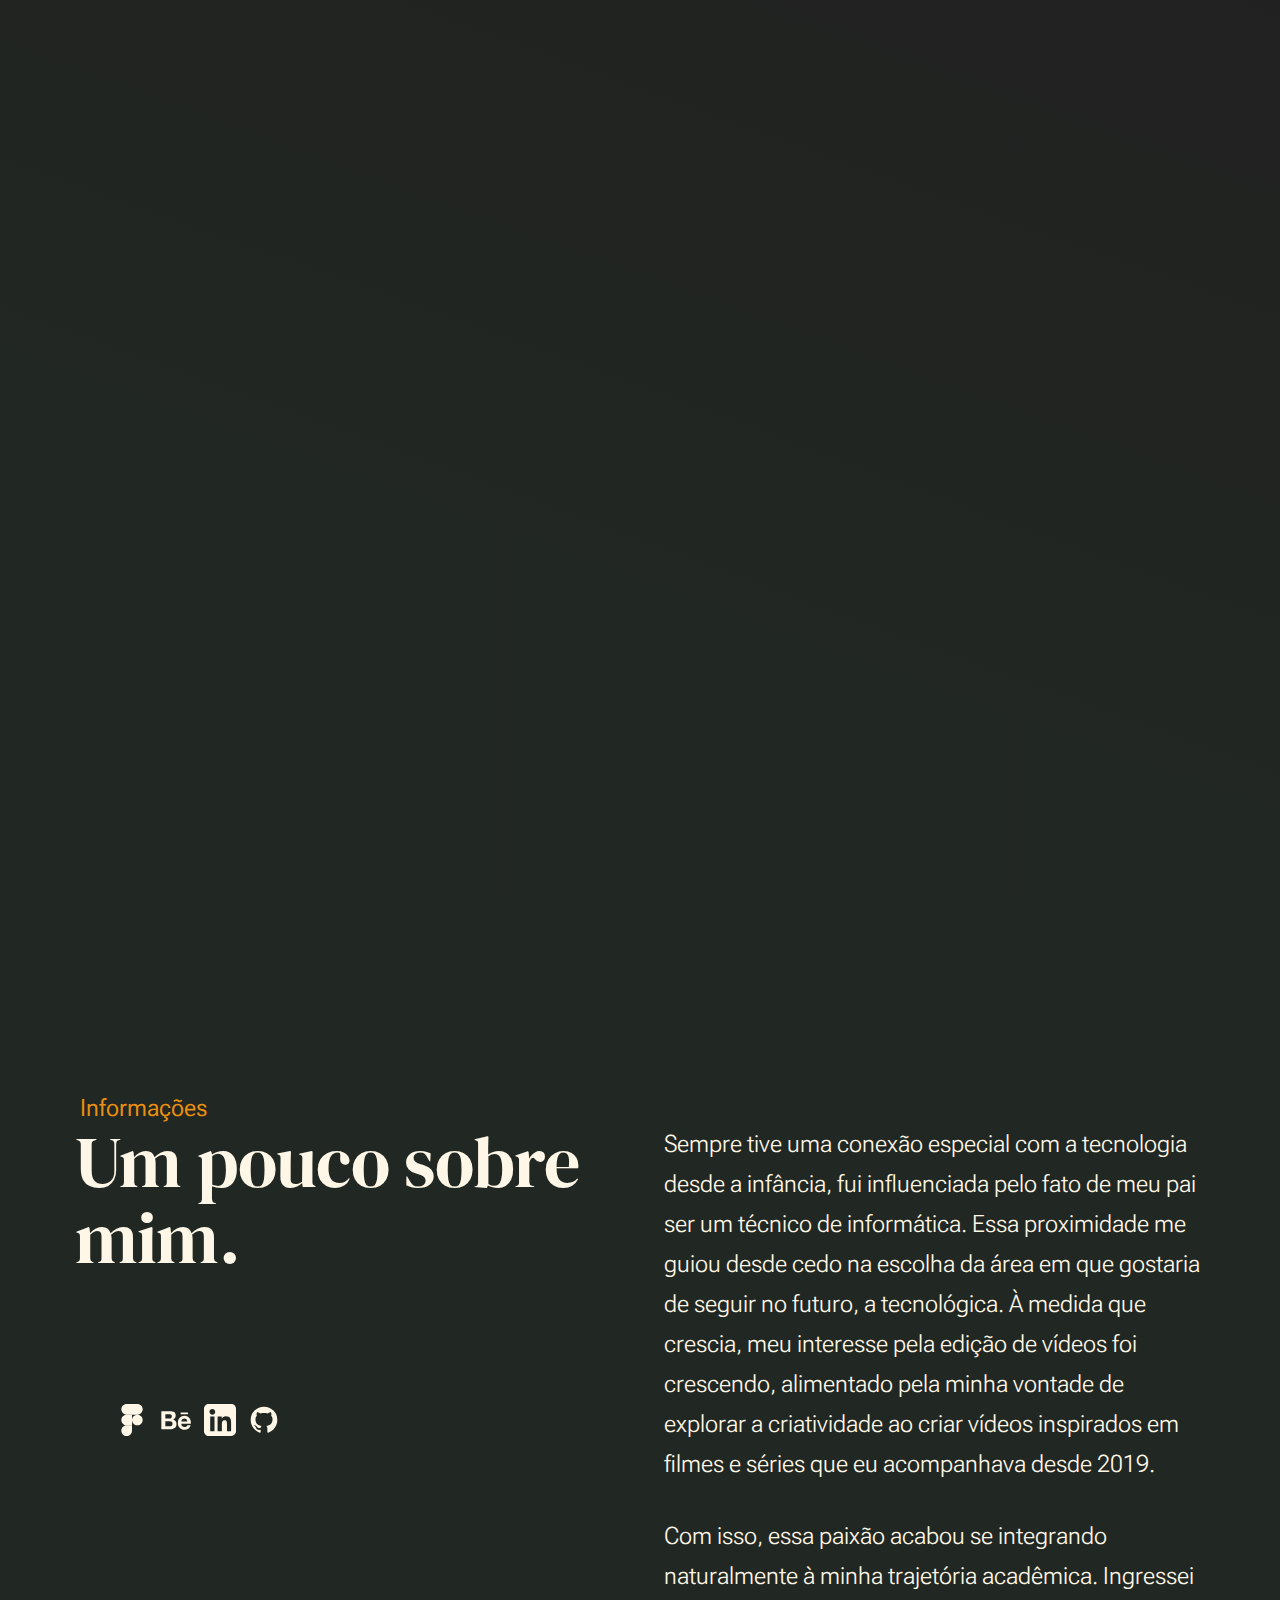
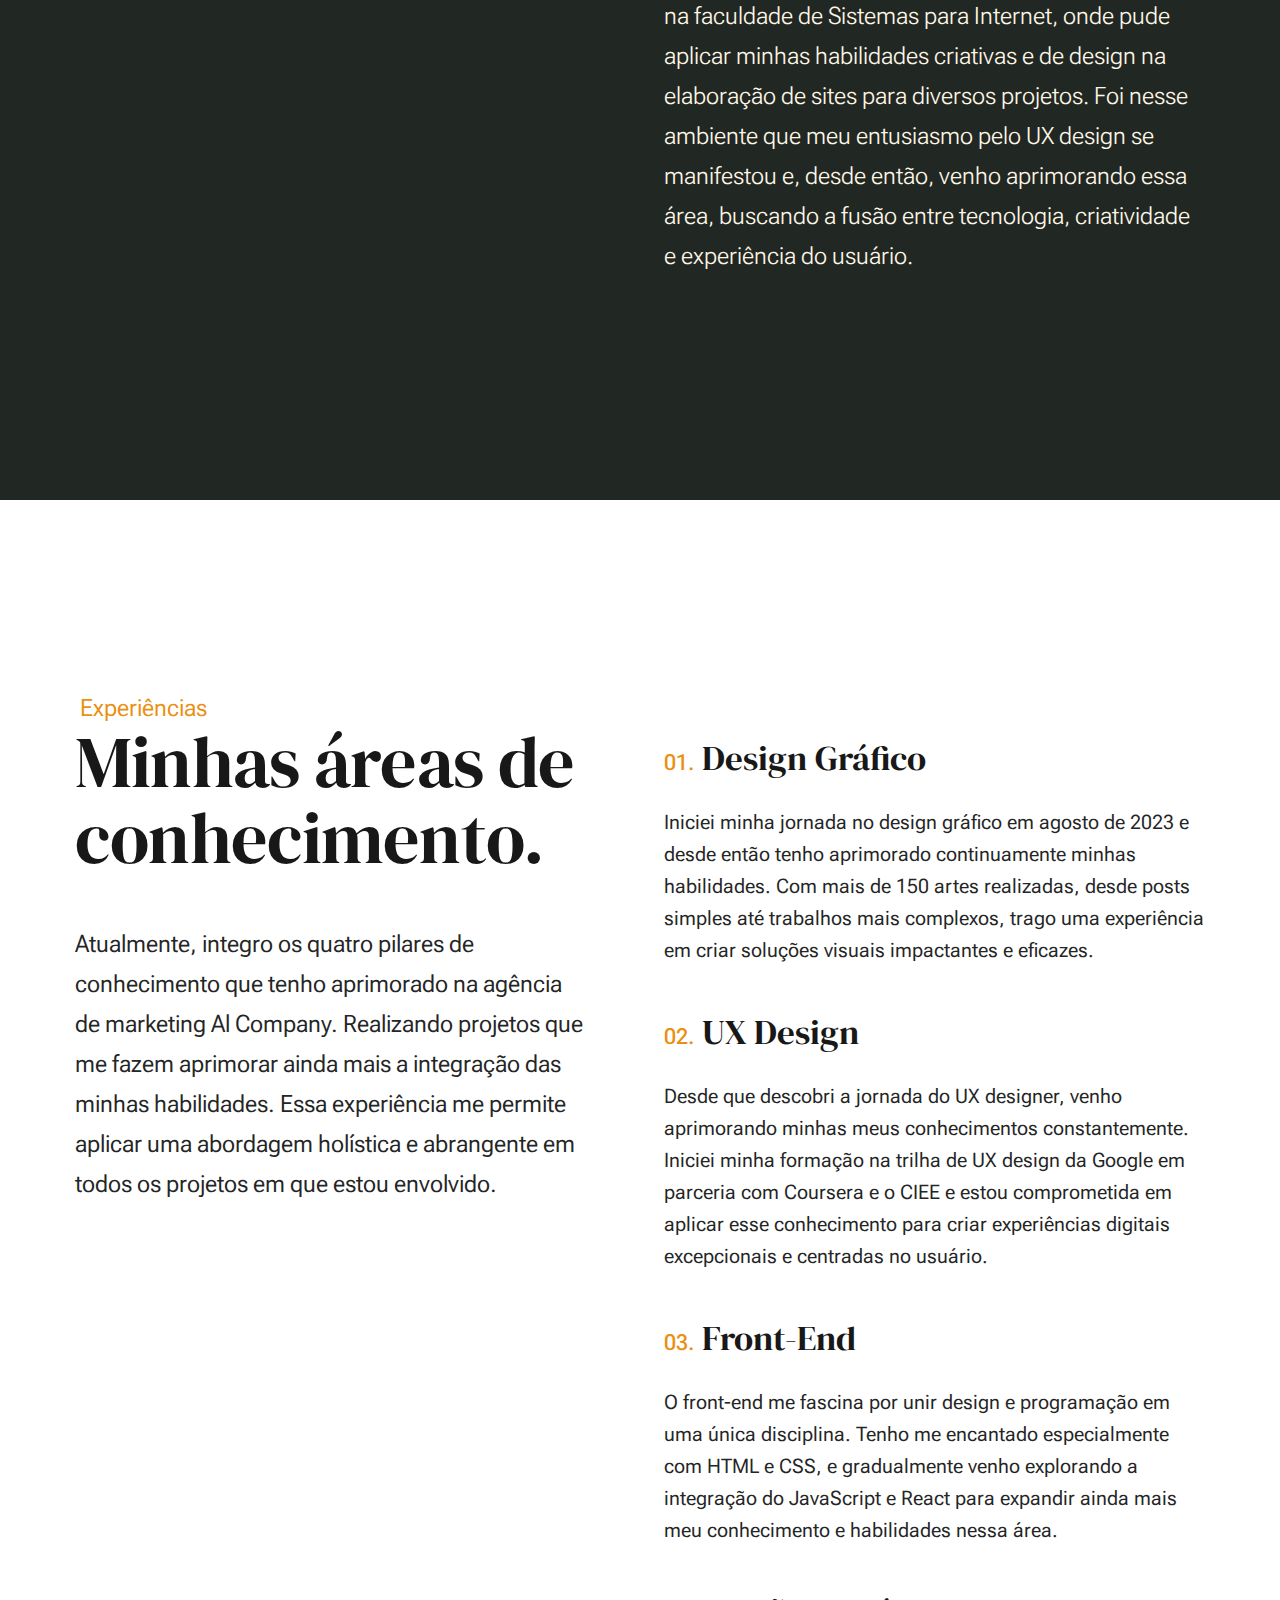
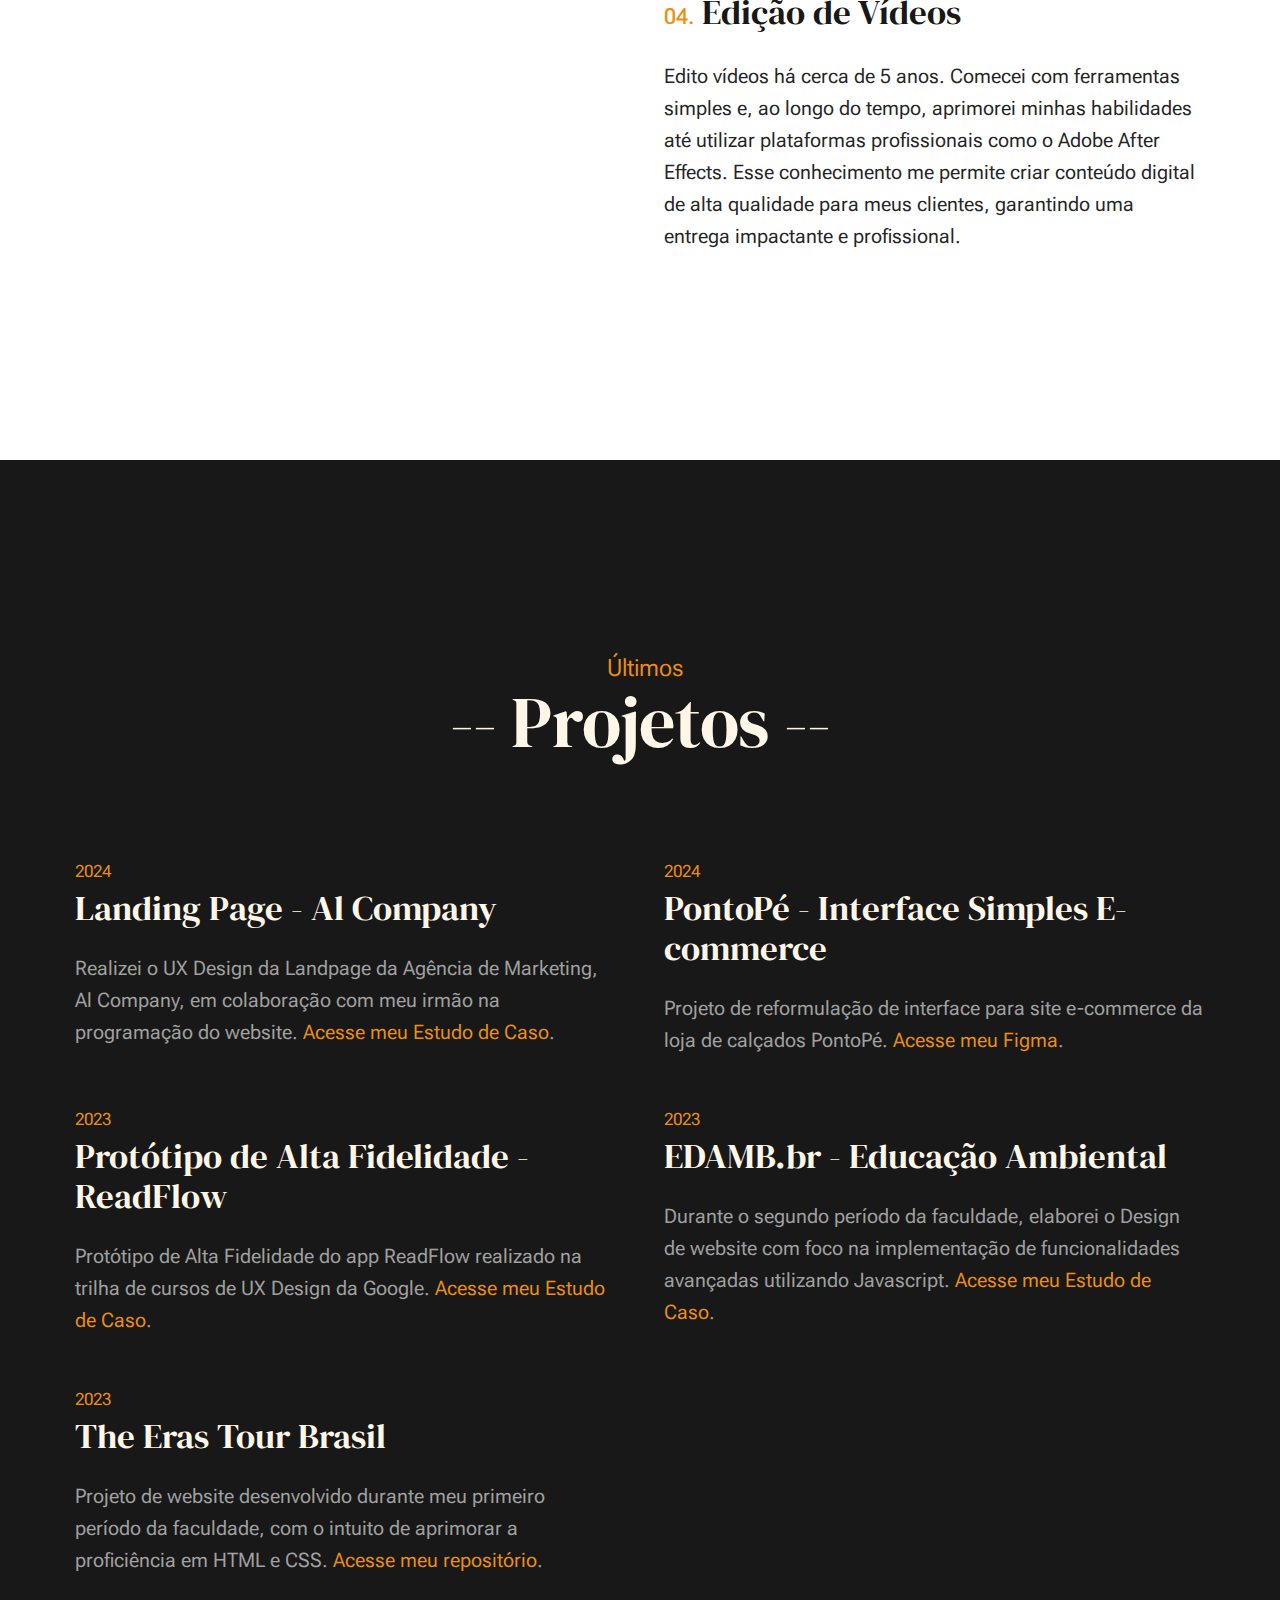
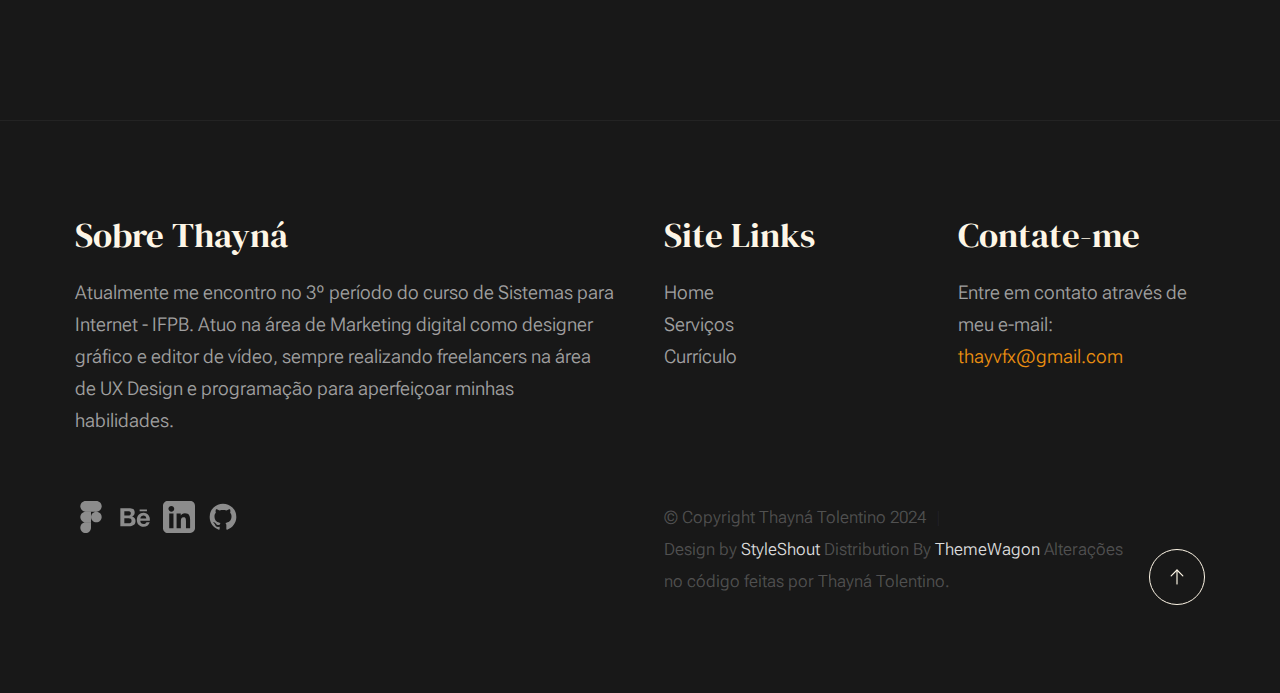
==== commit 37bc6f8b: "new" ====
--- a/index.html
+++ b/index.html
@@ -139,9 +139,9 @@
                         <img src="images/geometric_shape.svg" alt="" class="s-about__content-imgbg">
 
                         <div class="section-header grid-section-split__header">
-                            <div class="text-pretitle">About</div>                           
+                            <div class="text-pretitle">Informações</div>                           
                             <h2 class="text-display-title">
-                            An inspiring headline about yourself.
+                                Um pouco sobre mim.
                             </h2>                           
                         </div> <!-- end section-header -->
 
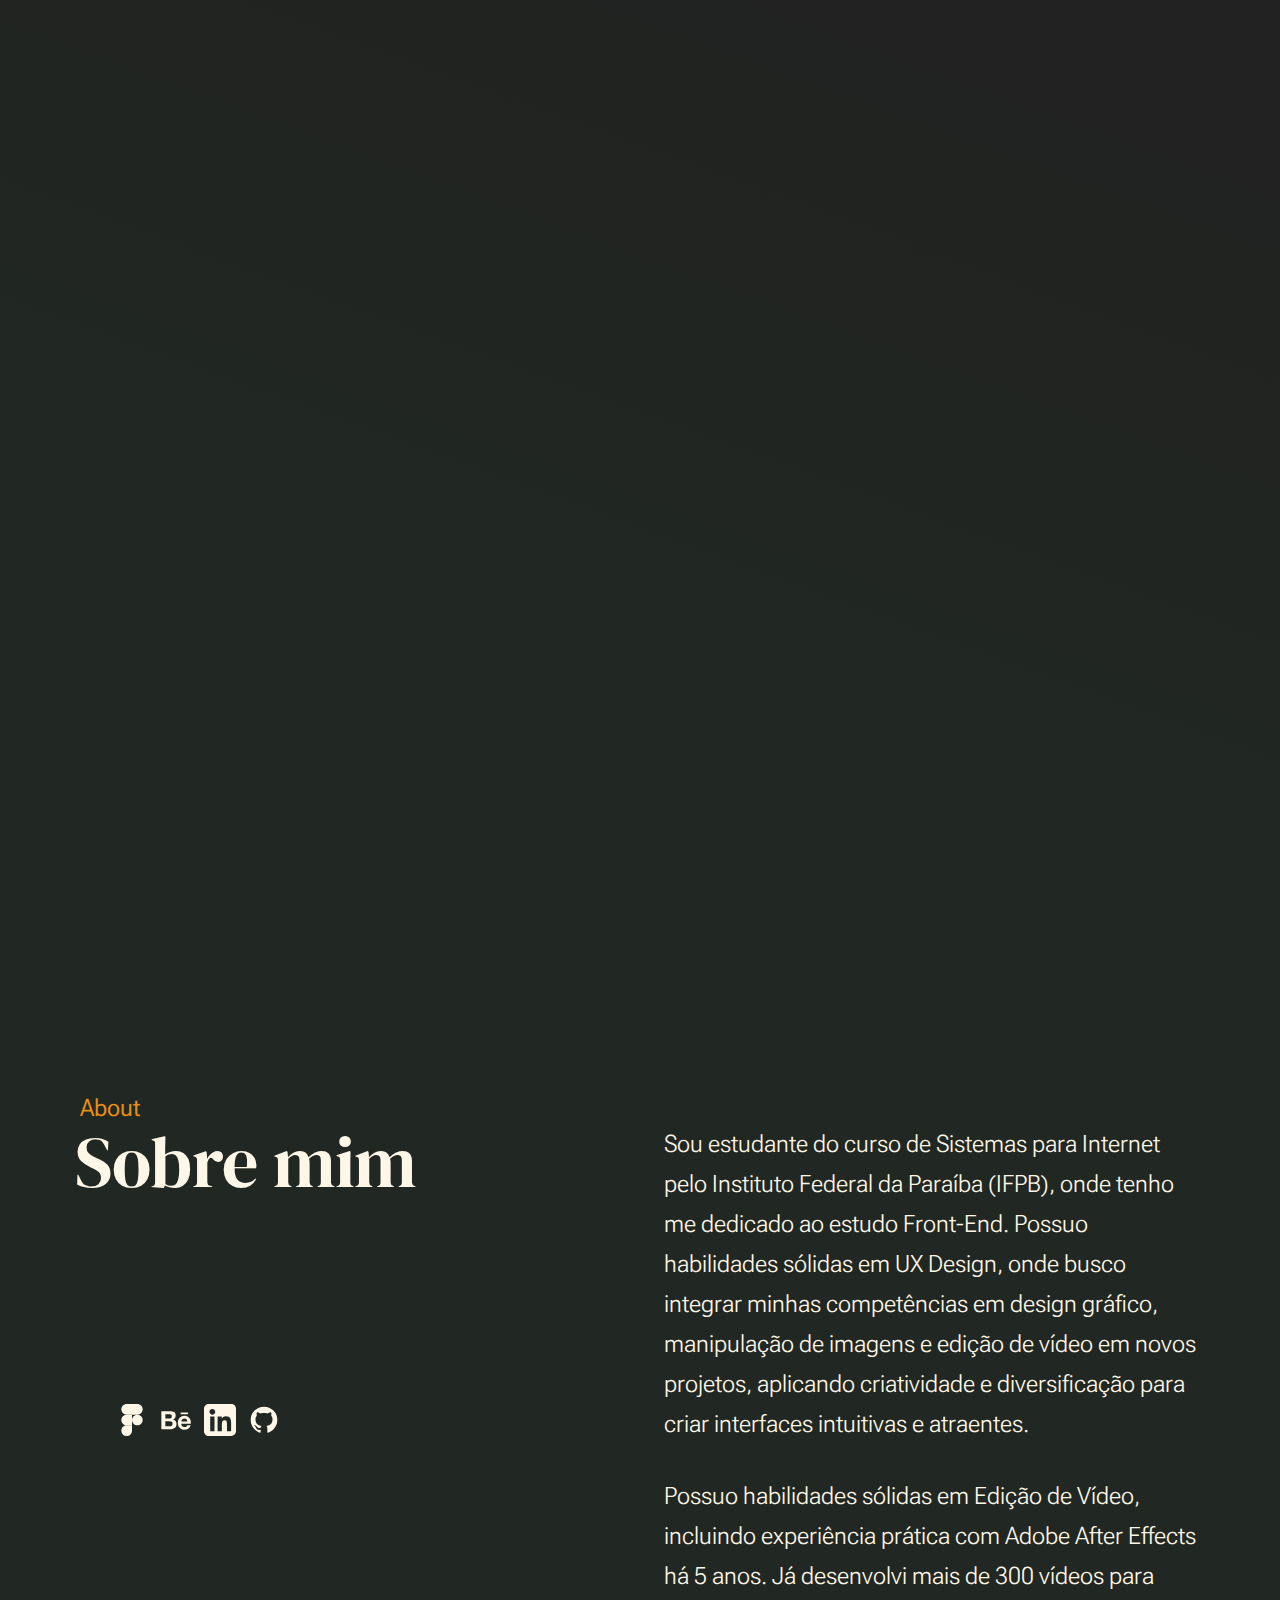
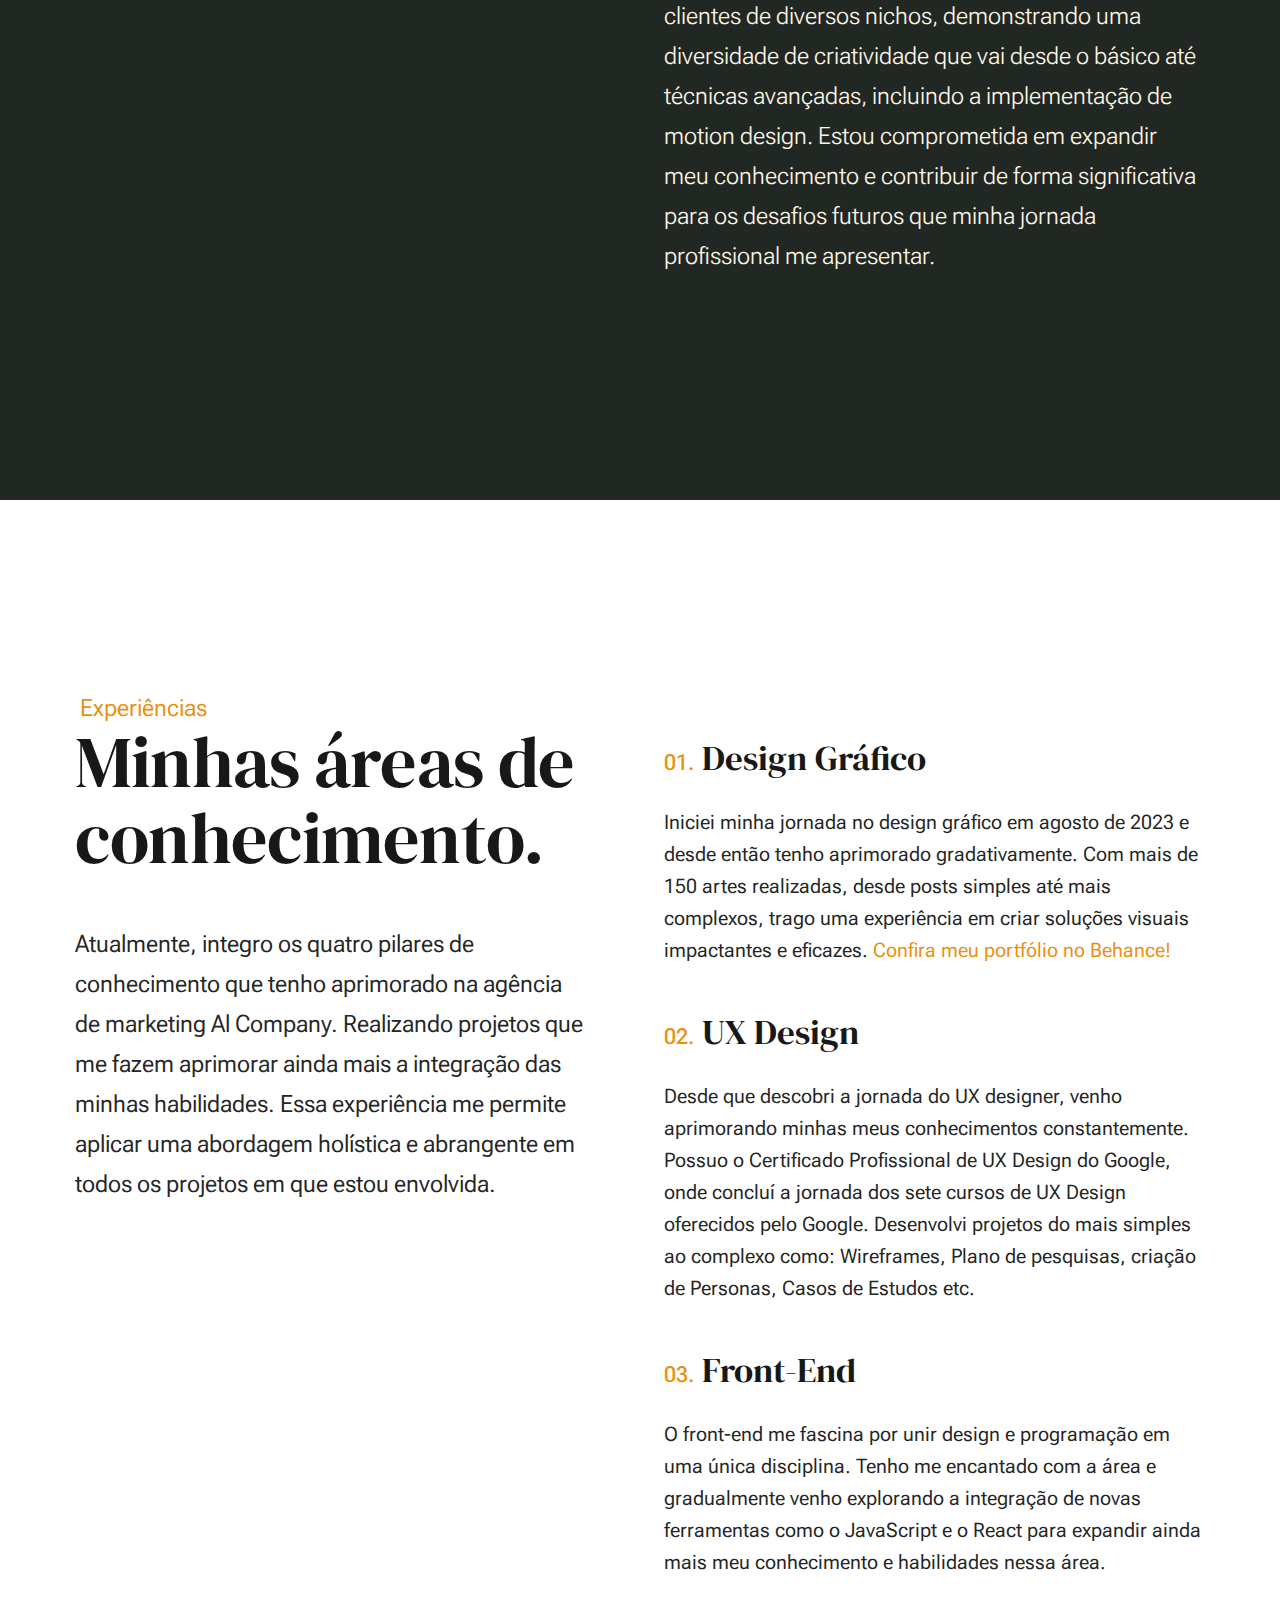
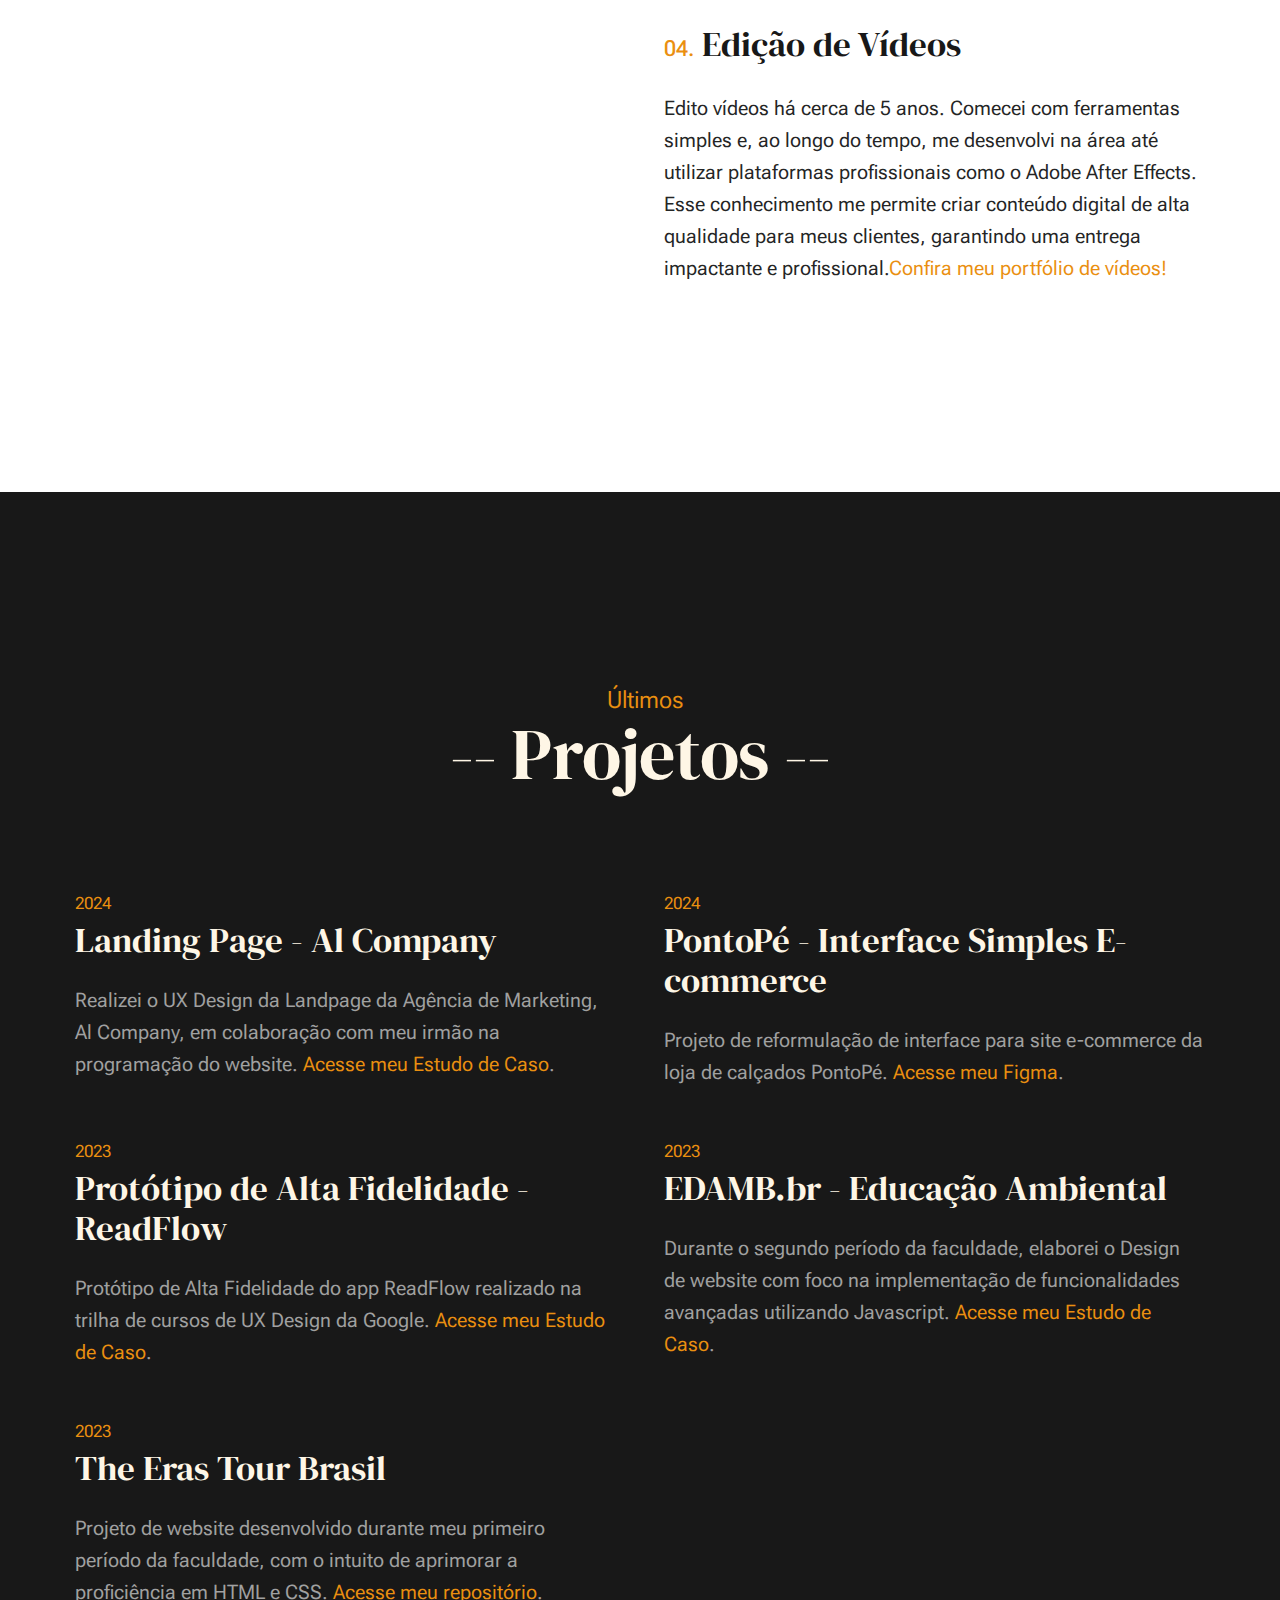
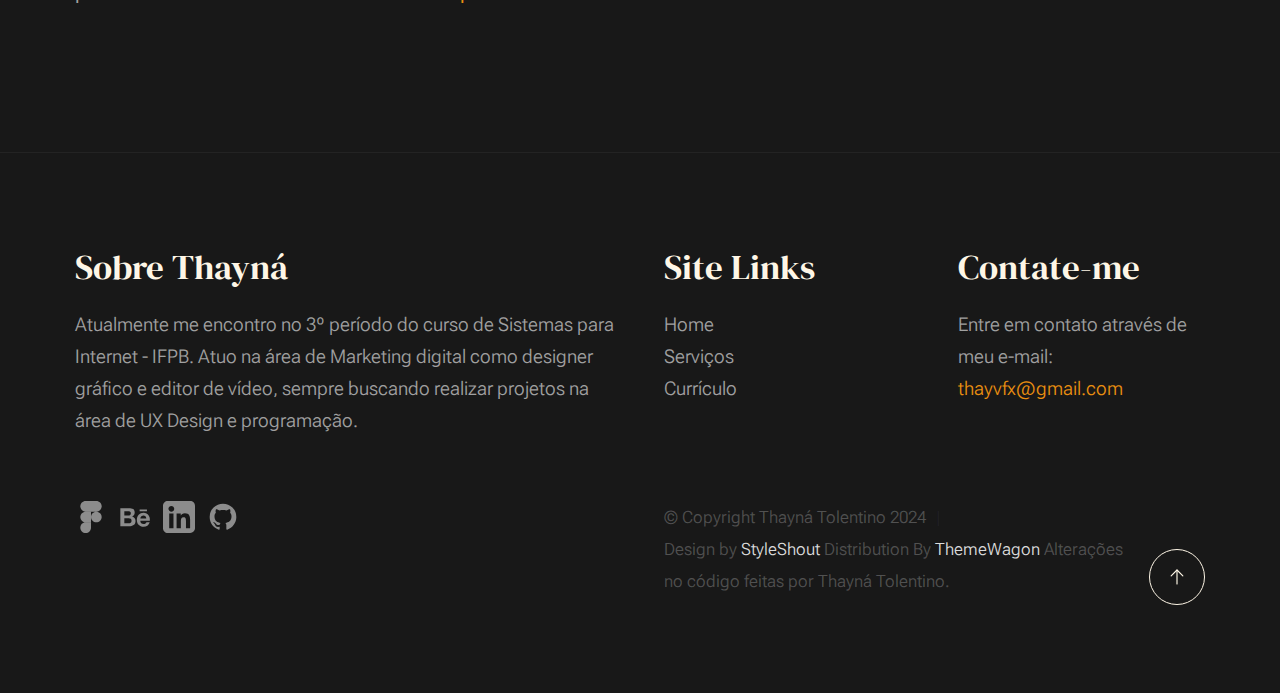
==== commit fe7cff76: "correcao" ====
--- a/index.html
+++ b/index.html
@@ -119,7 +119,7 @@
                                 <div class="scroll-icon">
                                     <svg xmlns="http://www.w3.org/2000/svg" viewBox="0 0 24 24" width="36" height="36" fill="none" stroke="#97b34a" stroke-width="1" stroke-linecap="round" stroke-linejoin="round">&lt;!--!  Atomicons Free 1.00 by @atisalab License - https://atomicons.com/license/ (Icons: CC BY 4.0) Copyright 2021 Atomicons --&gt;<polyline points="7 13 12 18 17 13"></polyline><line x1="12" y1="18" x2="12" y2="6"></line></svg>
                                 </div>
-                                <span>Scroll for more</span>
+                                <span>Desça para mais</span>
                             </a>
                         </div> <!-- s-intro__scroll-down -->
                         
@@ -139,27 +139,27 @@
                         <img src="images/geometric_shape.svg" alt="" class="s-about__content-imgbg">
 
                         <div class="section-header grid-section-split__header">
-                            <div class="text-pretitle">Informações</div>                           
+                            <div class="text-pretitle">About</div>                           
                             <h2 class="text-display-title">
-                                Um pouco sobre mim.
+                            Sobre mim
                             </h2>                           
                         </div> <!-- end section-header -->
 
                         <div class="s-about__content-main grid-section-split__primary">
                             <p class="attention-getter">
-                                Sempre tive uma conexão especial com a tecnologia desde a infância, fui influenciada pelo
-                                fato de meu pai ser um técnico de informática. Essa proximidade me guiou desde cedo na
-                                escolha da área em que gostaria de seguir no futuro, a tecnológica. À medida que crescia,
-                                meu interesse pela edição de vídeos foi crescendo, alimentado pela minha vontade de explorar
-                                a criatividade ao criar vídeos inspirados em filmes e séries que eu acompanhava desde 2019.
+                                Sou estudante do curso de Sistemas para Internet pelo Instituto Federal da Paraíba (IFPB),
+                                onde tenho me dedicado ao estudo Front-End. Possuo habilidades sólidas em
+                                UX Design, onde busco integrar minhas competências em design gráfico, manipulação de imagens
+                                e edição de vídeo em novos projetos, aplicando criatividade e diversificação para criar interfaces
+                                intuitivas e atraentes.
                             </p>
 
                             <p class="attention-getter">
-                                Com isso, essa paixão acabou se integrando naturalmente à minha trajetória acadêmica.
-                                Ingressei na faculdade de Sistemas para Internet, onde pude aplicar minhas habilidades
-                                criativas e de design na elaboração de sites para diversos projetos. Foi nesse ambiente
-                                que meu entusiasmo pelo UX design se manifestou e, desde então, venho aprimorando essa área,
-                                buscando a fusão entre tecnologia, criatividade e experiência do usuário.
+                                Possuo habilidades sólidas em Edição de Vídeo, incluindo experiência prática com Adobe After Effects
+                                há 5 anos. Já desenvolvi mais de 300 vídeos para clientes de diversos nichos, demonstrando uma diversidade
+                                de criatividade que vai desde o básico até técnicas avançadas, incluindo a implementação de motion design.
+                                Estou comprometida em expandir meu conhecimento e contribuir de forma significativa para os desafios futuros
+                                que minha jornada profissional me apresentar.
                             </p>
 
                             
@@ -220,7 +220,7 @@
                                 aprimorado na agência de marketing Al Company. Realizando projetos
                                 que me fazem aprimorar ainda mais a integração das minhas habilidades.
                                 Essa experiência me permite aplicar uma abordagem holística e
-                                abrangente em todos os projetos em que estou envolvido.
+                                abrangente em todos os projetos em que estou envolvida.
                             </p>
                         </div> <!-- end section-header -->
 
@@ -234,9 +234,10 @@
                                     <div class="grid-list-items__text list-items__item-text">
                                         <p>
                                             Iniciei minha jornada no design gráfico em agosto de 2023 e
-                                            desde então tenho aprimorado continuamente minhas habilidades. 
-                                            Com mais de 150 artes realizadas, desde posts simples até trabalhos mais complexos,
+                                            desde então tenho aprimorado gradativamente. 
+                                            Com mais de 150 artes realizadas, desde posts simples até mais complexos,
                                             trago uma experiência em criar soluções visuais impactantes e eficazes.
+                                            <a href="https://www.behance.net/thaynatolentino">Confira meu portfólio no Behance!</a>
                                         </p>
                                     </div>
                                 </div> <!-- list-item -->
@@ -247,10 +248,10 @@
                                     <div class="grid-list-items__text list-items__item-text">
                                         <p>
                                             Desde que descobri a jornada do UX designer,
-                                            venho aprimorando minhas meus conhecimentos constantemente. Iniciei minha formação na
-                                            trilha de UX design da Google em parceria com Coursera e o CIEE e estou
-                                            comprometida em aplicar esse conhecimento para criar experiências digitais
-                                            excepcionais e centradas no usuário.
+                                            venho aprimorando minhas meus conhecimentos constantemente. Possuo o 
+                                            Certificado Profissional de UX Design do Google, onde concluí a jornada dos sete cursos de UX
+                                            Design oferecidos pelo Google. Desenvolvi projetos do mais simples ao complexo como: Wireframes,
+                                            Plano de pesquisas, criação de Personas, Casos de Estudos etc.
                                         </p>
                                     </div>
                                 </div> <!-- list-expertise__item -->
@@ -261,8 +262,8 @@
                                     <div class="grid-list-items__text list-items__item-text">
                                         <p>
                                             O front-end me fascina por unir design e programação em uma única
-                                            disciplina. Tenho me encantado especialmente com HTML e CSS, e
-                                            gradualmente venho explorando a integração do JavaScript e React
+                                            disciplina. Tenho me encantado com a área e 
+                                            gradualmente venho explorando a integração de novas ferramentas como o JavaScript e o React
                                             para expandir ainda mais meu conhecimento e habilidades nessa área.</p>
                                     </div>
                                 </div> <!-- list-expertise__item -->
@@ -273,10 +274,10 @@
                                     <div class="grid-list-items__text list-items__item-text">
                                         <p>
                                             Edito vídeos há cerca de 5 anos. Comecei com ferramentas simples e,
-                                            ao longo do tempo, aprimorei minhas habilidades até utilizar
+                                            ao longo do tempo, me desenvolvi na área até utilizar
                                             plataformas profissionais como o Adobe After Effects. Esse conhecimento me
                                             permite criar conteúdo digital de alta qualidade para meus clientes, garantindo
-                                            uma entrega impactante e profissional.
+                                            uma entrega impactante e profissional.<a href="https://thaynarlt.github.io/Portfolio-MyWork/">Confira meu portfólio de vídeos!</a>
                                         </p>
                                     </div>
                                 </div> <!-- list-expertise__item -->
@@ -411,8 +412,8 @@
                     <h3>Sobre Thayná</h3>
                     <p>
                     Atualmente me encontro no 3º período do curso de Sistemas para Internet - IFPB. Atuo na área de
-                    Marketing digital como designer gráfico e editor de vídeo, sempre realizando freelancers na área de
-                    UX Design e programação para aperfeiçoar minhas habilidades.
+                    Marketing digital como designer gráfico e editor de vídeo, sempre buscando realizar projetos na área de
+                    UX Design e programação.
                     </p>               
                 </div>                
                 <div class="column xl-3 lg-6 md-12 s-footer__block s-footer__site-links">
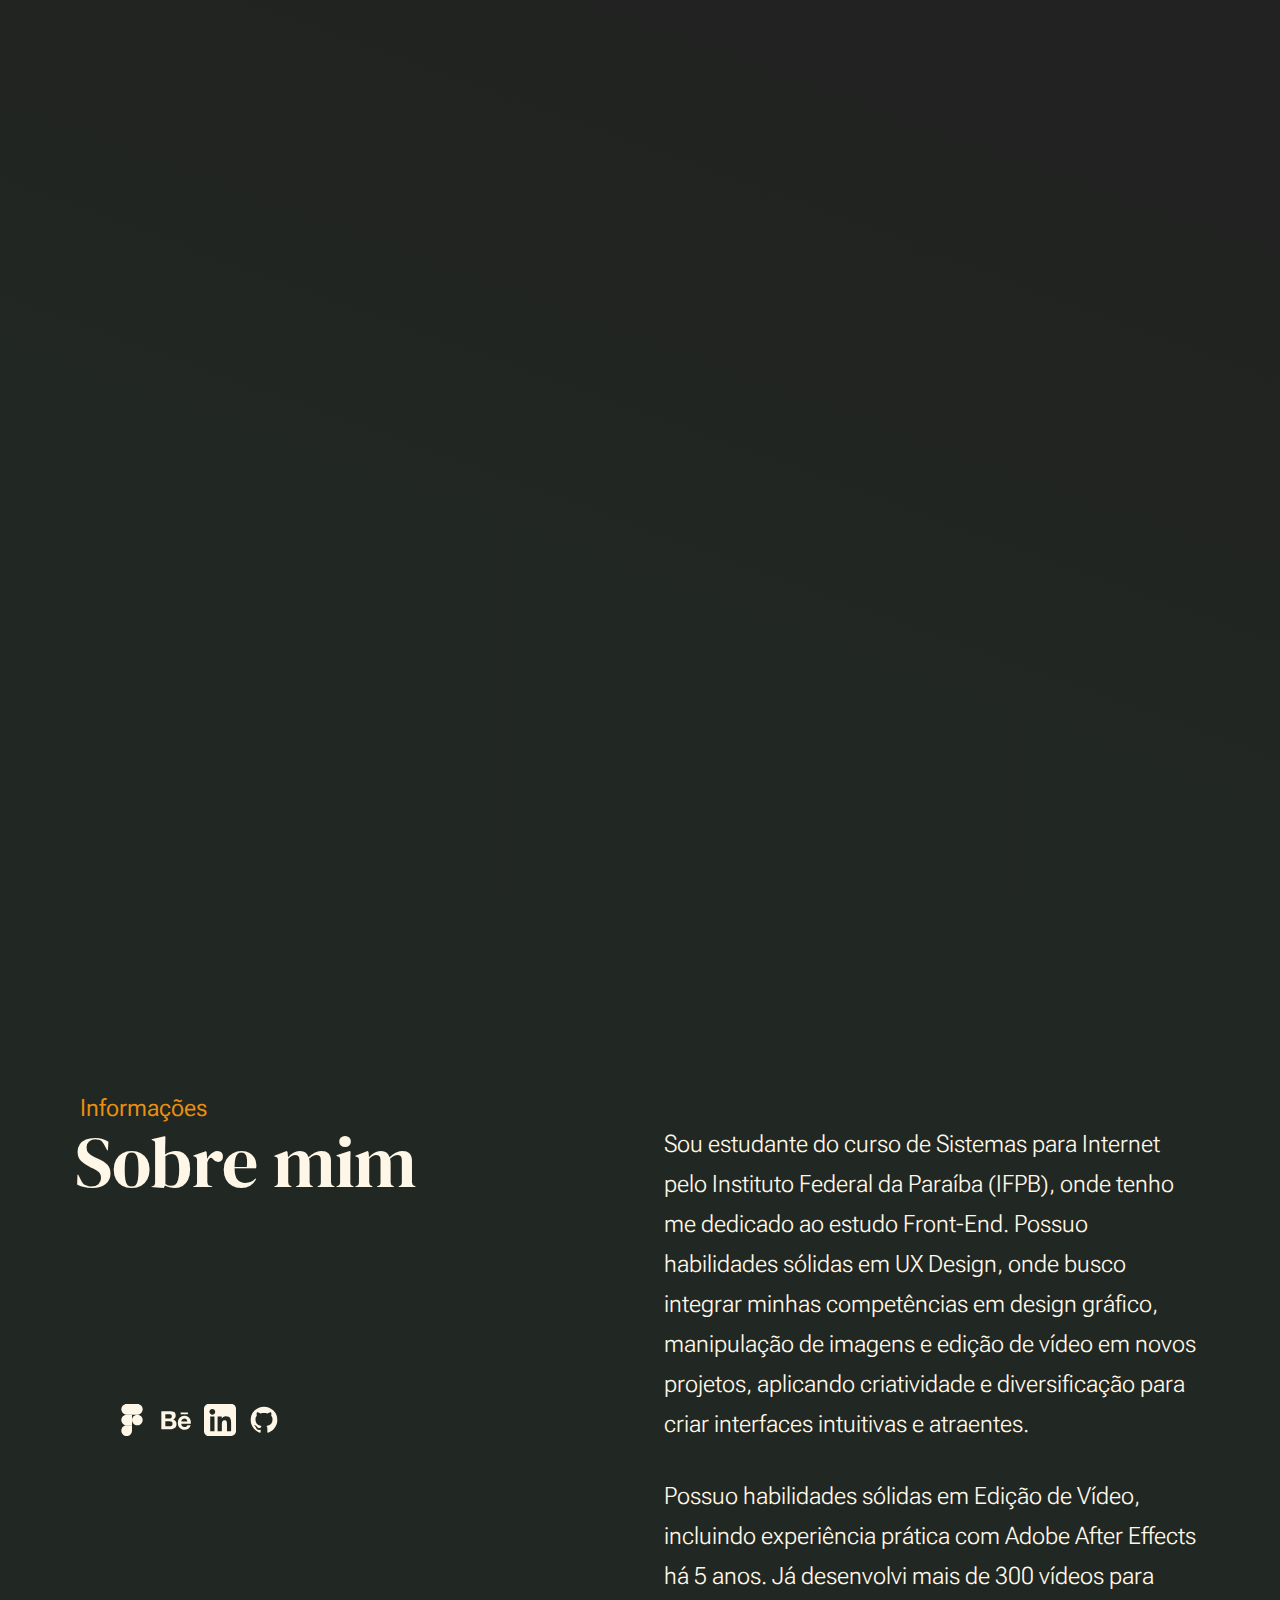
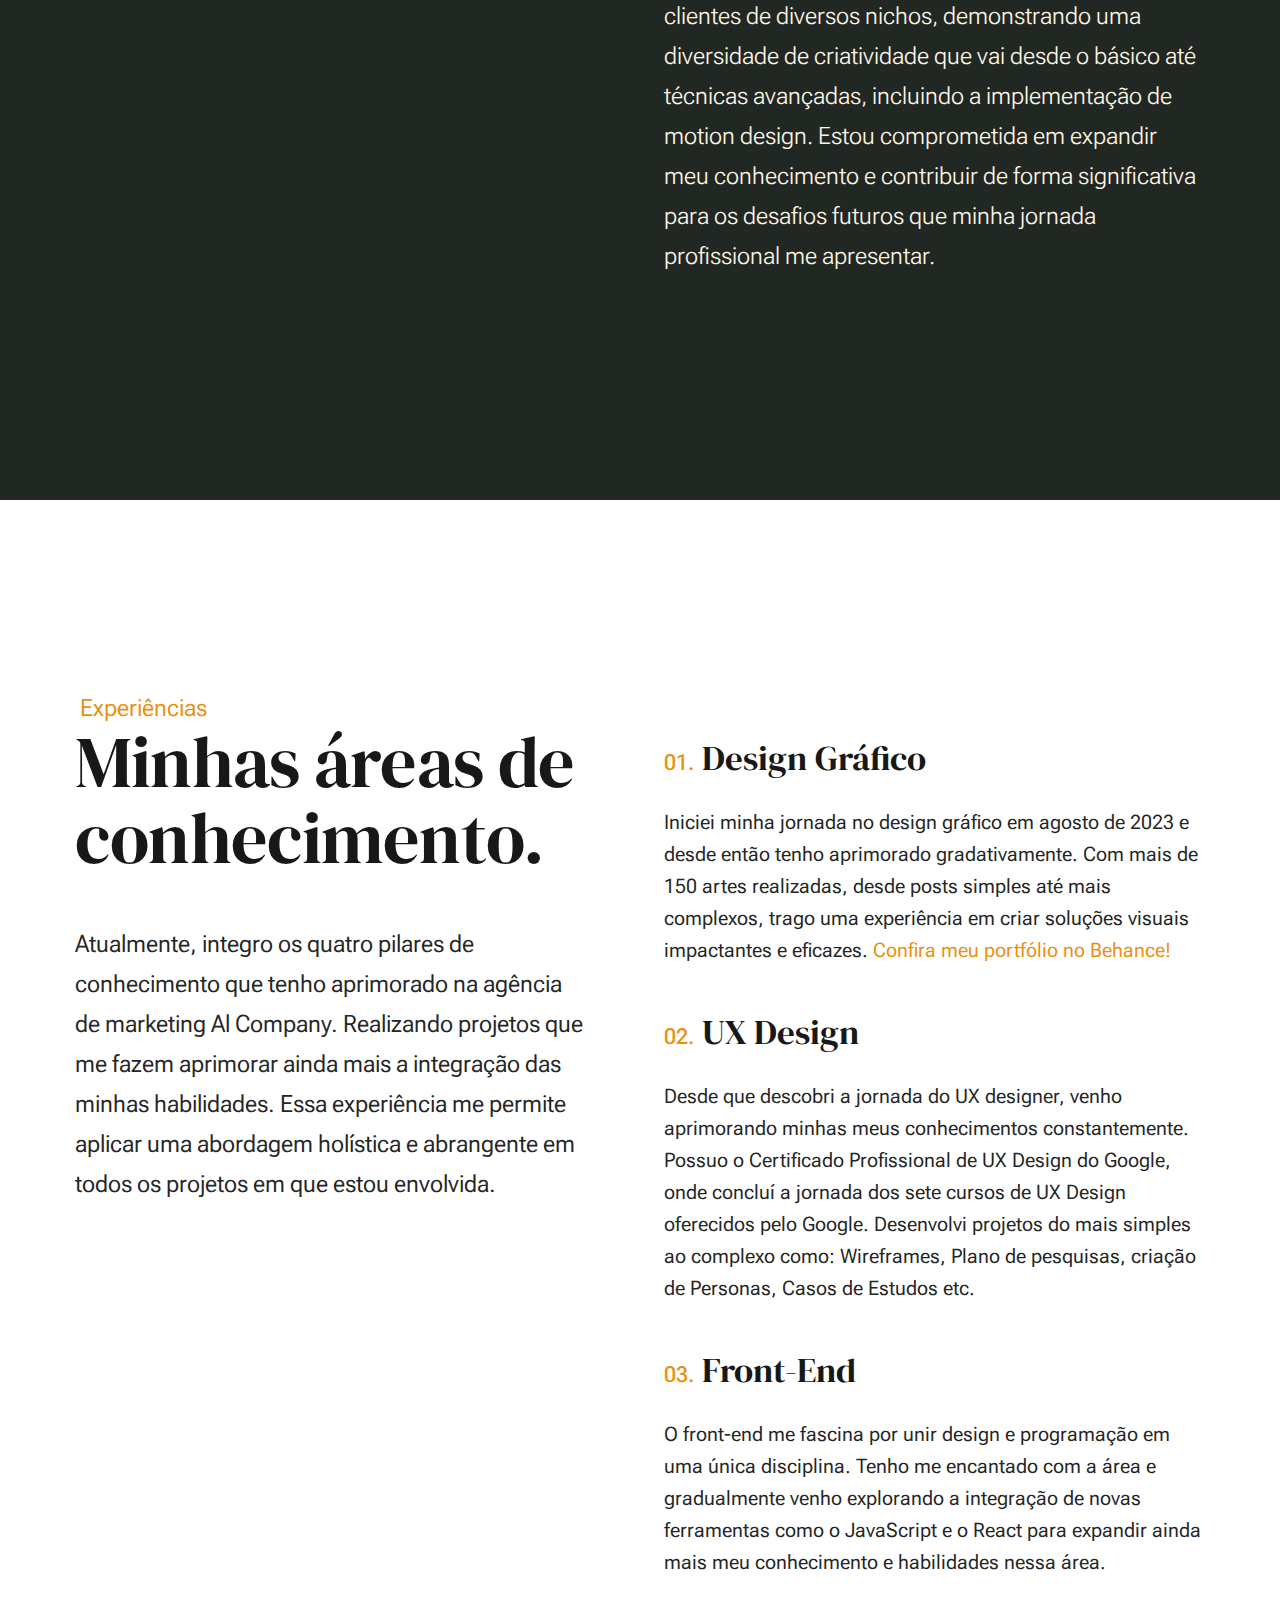
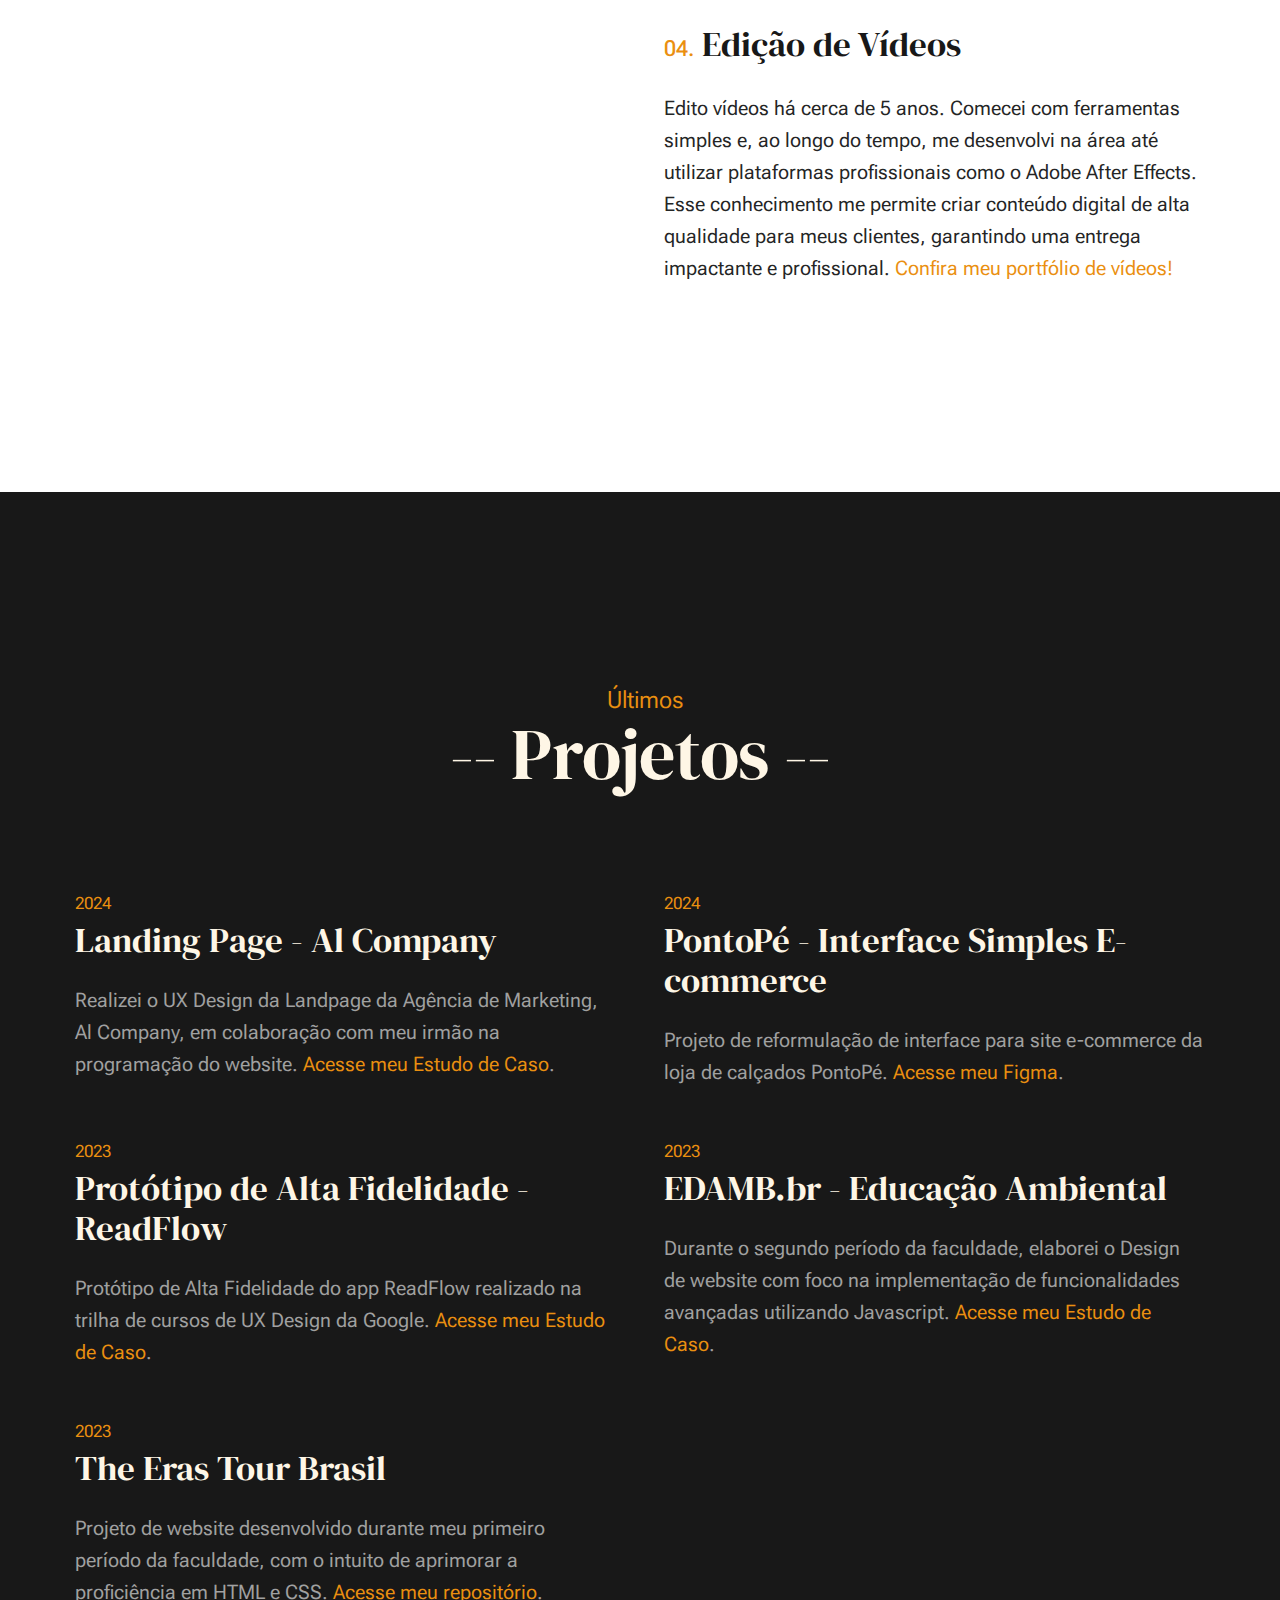
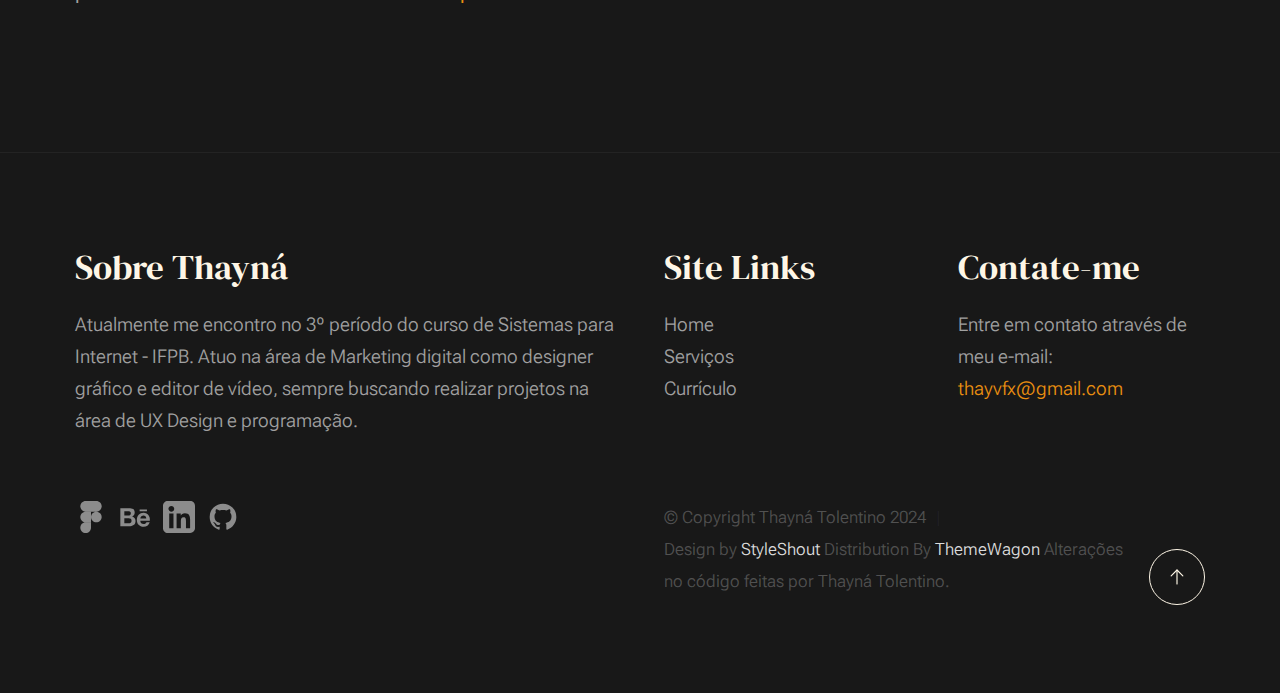
==== commit 05c6746a: "correcao" ====
--- a/index.html
+++ b/index.html
@@ -139,7 +139,7 @@
                         <img src="images/geometric_shape.svg" alt="" class="s-about__content-imgbg">
 
                         <div class="section-header grid-section-split__header">
-                            <div class="text-pretitle">About</div>                           
+                            <div class="text-pretitle">Informações</div>                           
                             <h2 class="text-display-title">
                             Sobre mim
                             </h2>                           
@@ -277,7 +277,7 @@
                                             ao longo do tempo, me desenvolvi na área até utilizar
                                             plataformas profissionais como o Adobe After Effects. Esse conhecimento me
                                             permite criar conteúdo digital de alta qualidade para meus clientes, garantindo
-                                            uma entrega impactante e profissional.<a href="https://thaynarlt.github.io/Portfolio-MyWork/">Confira meu portfólio de vídeos!</a>
+                                            uma entrega impactante e profissional.<a href="https://thaynarlt.github.io/Portfolio-MyWork/"> Confira meu portfólio de vídeos!</a>
                                         </p>
                                     </div>
                                 </div> <!-- list-expertise__item -->
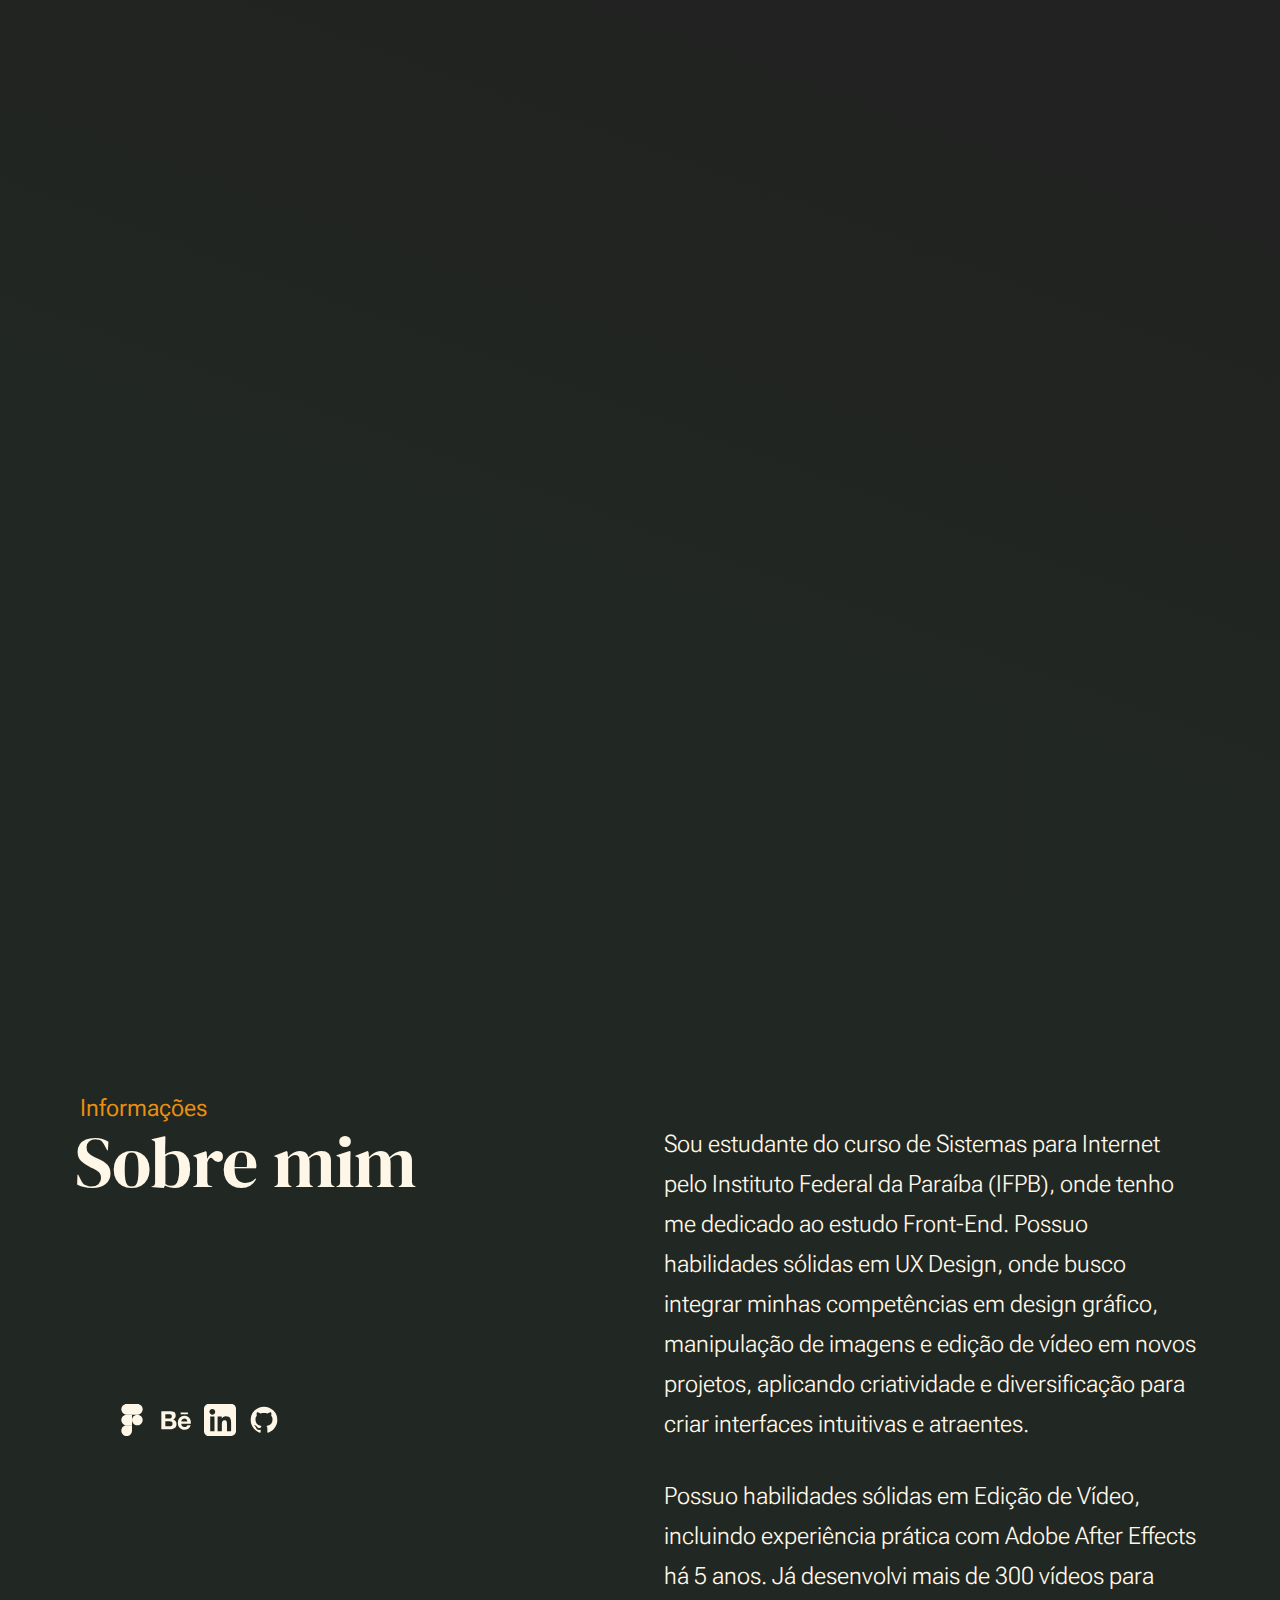
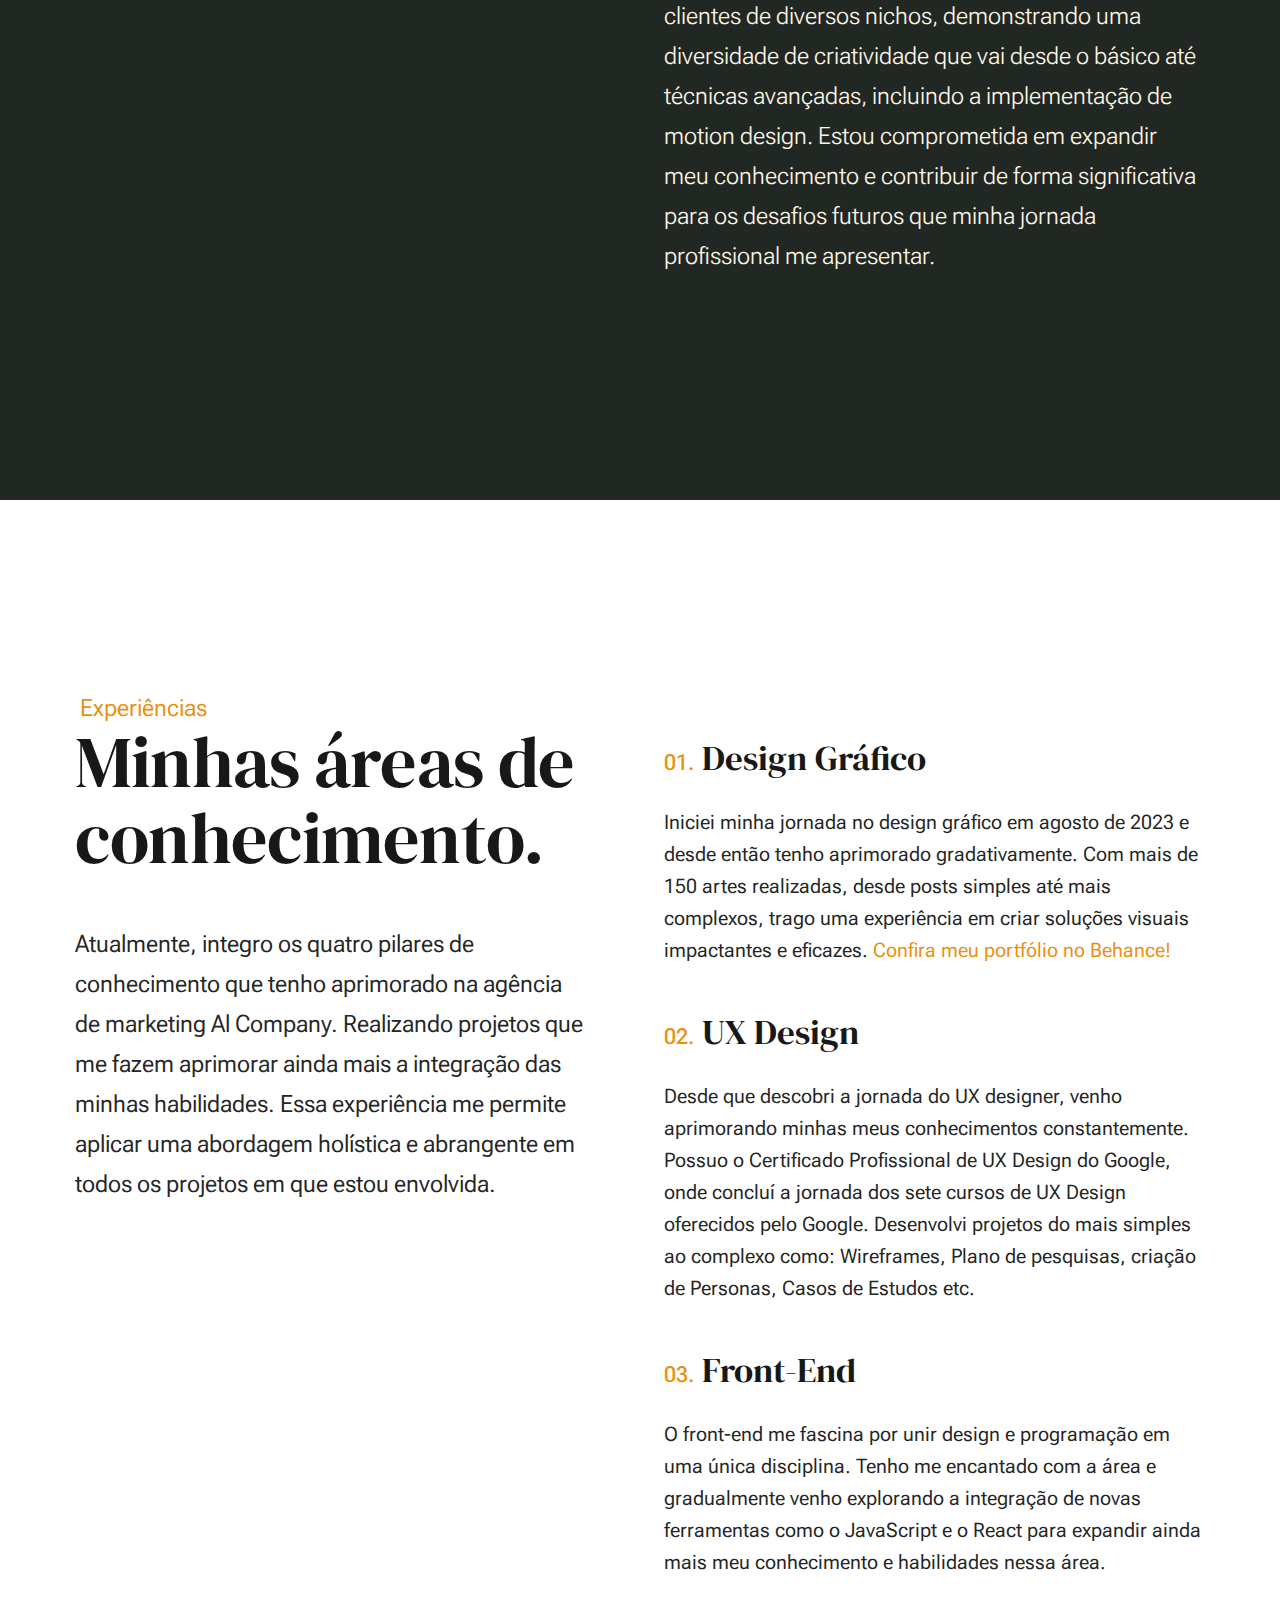
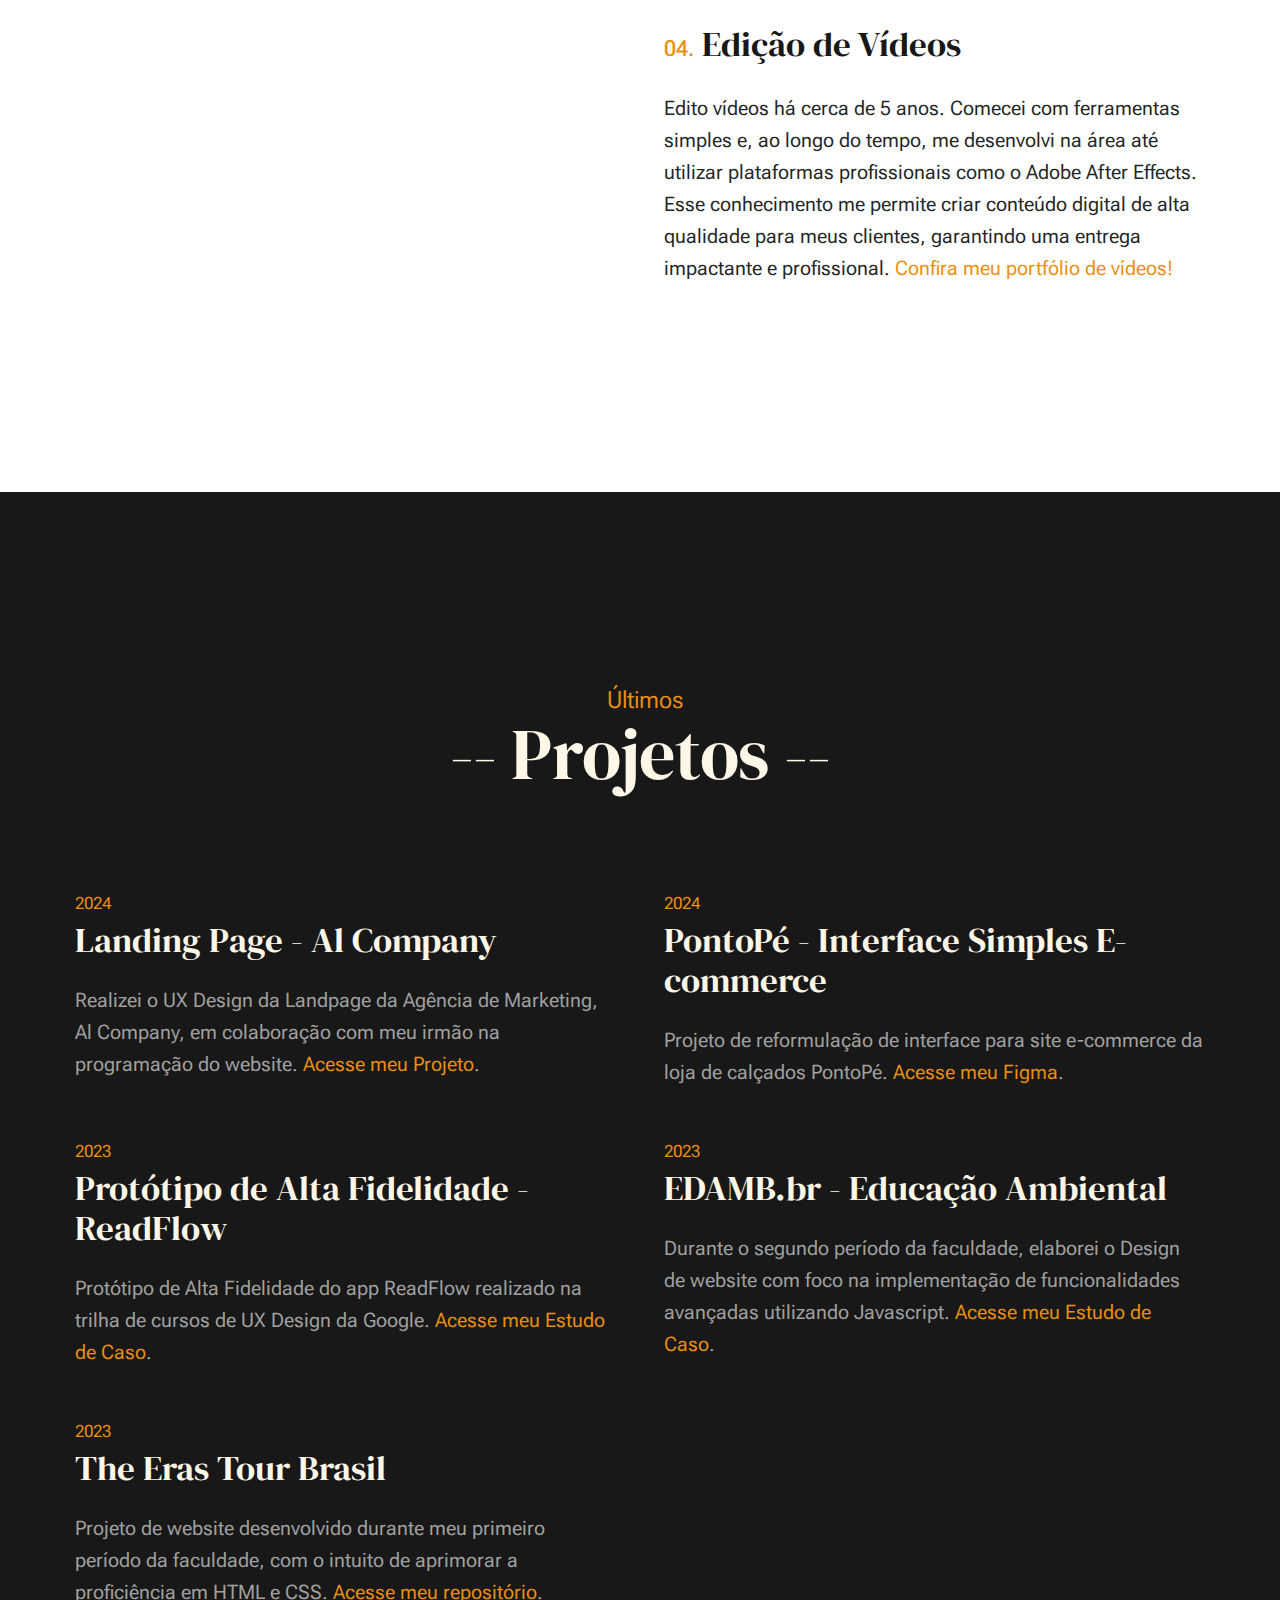
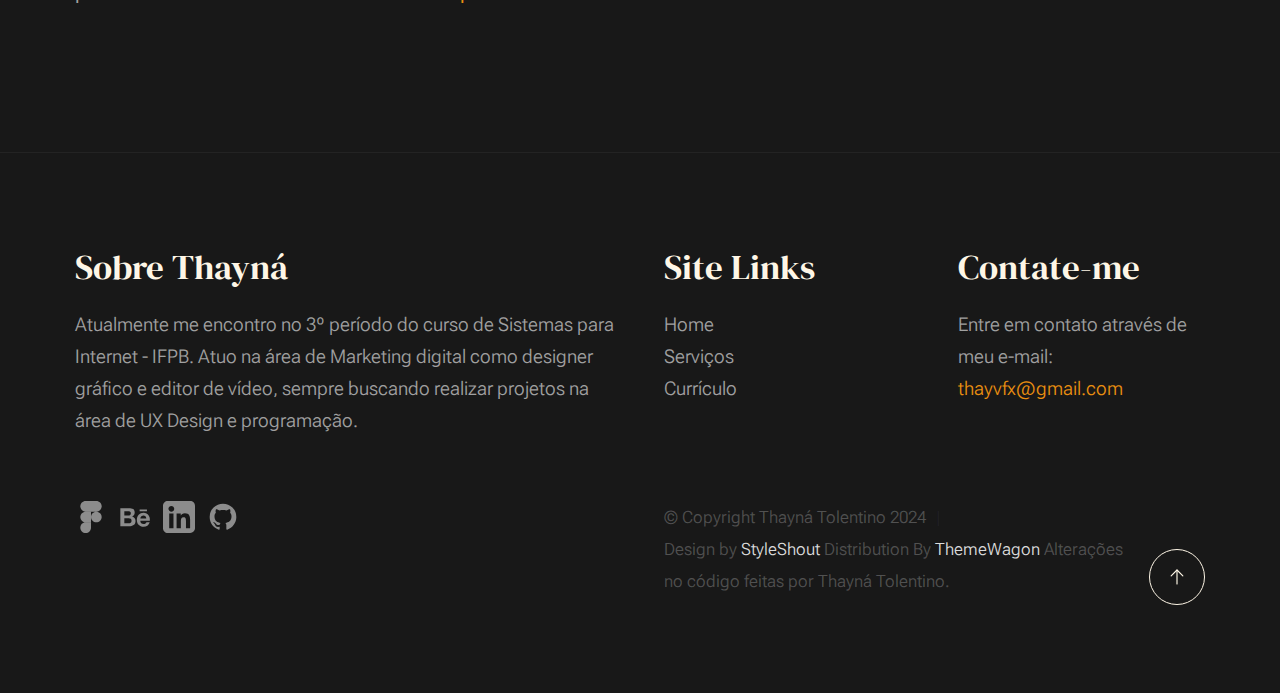
==== commit de7d3085: "consertando link" ====
--- a/index.html
+++ b/index.html
@@ -332,7 +332,7 @@
                                 <p>
                                     Realizei o UX Design da Landpage da Agência de Marketing,
                                     Al Company, em colaboração com meu irmão na programação do website.
-                                    <a href="/estudos-de-caso/alcompany.pdf">Acesse meu Estudo de Caso</a>.
+                                    <a href="https://www.behance.net/gallery/191525527/Al-Company-Landing-Page">Acesse meu Projeto</a>.
                                 </p>
                             </div>
                         </div> <!-- end blog-card -->
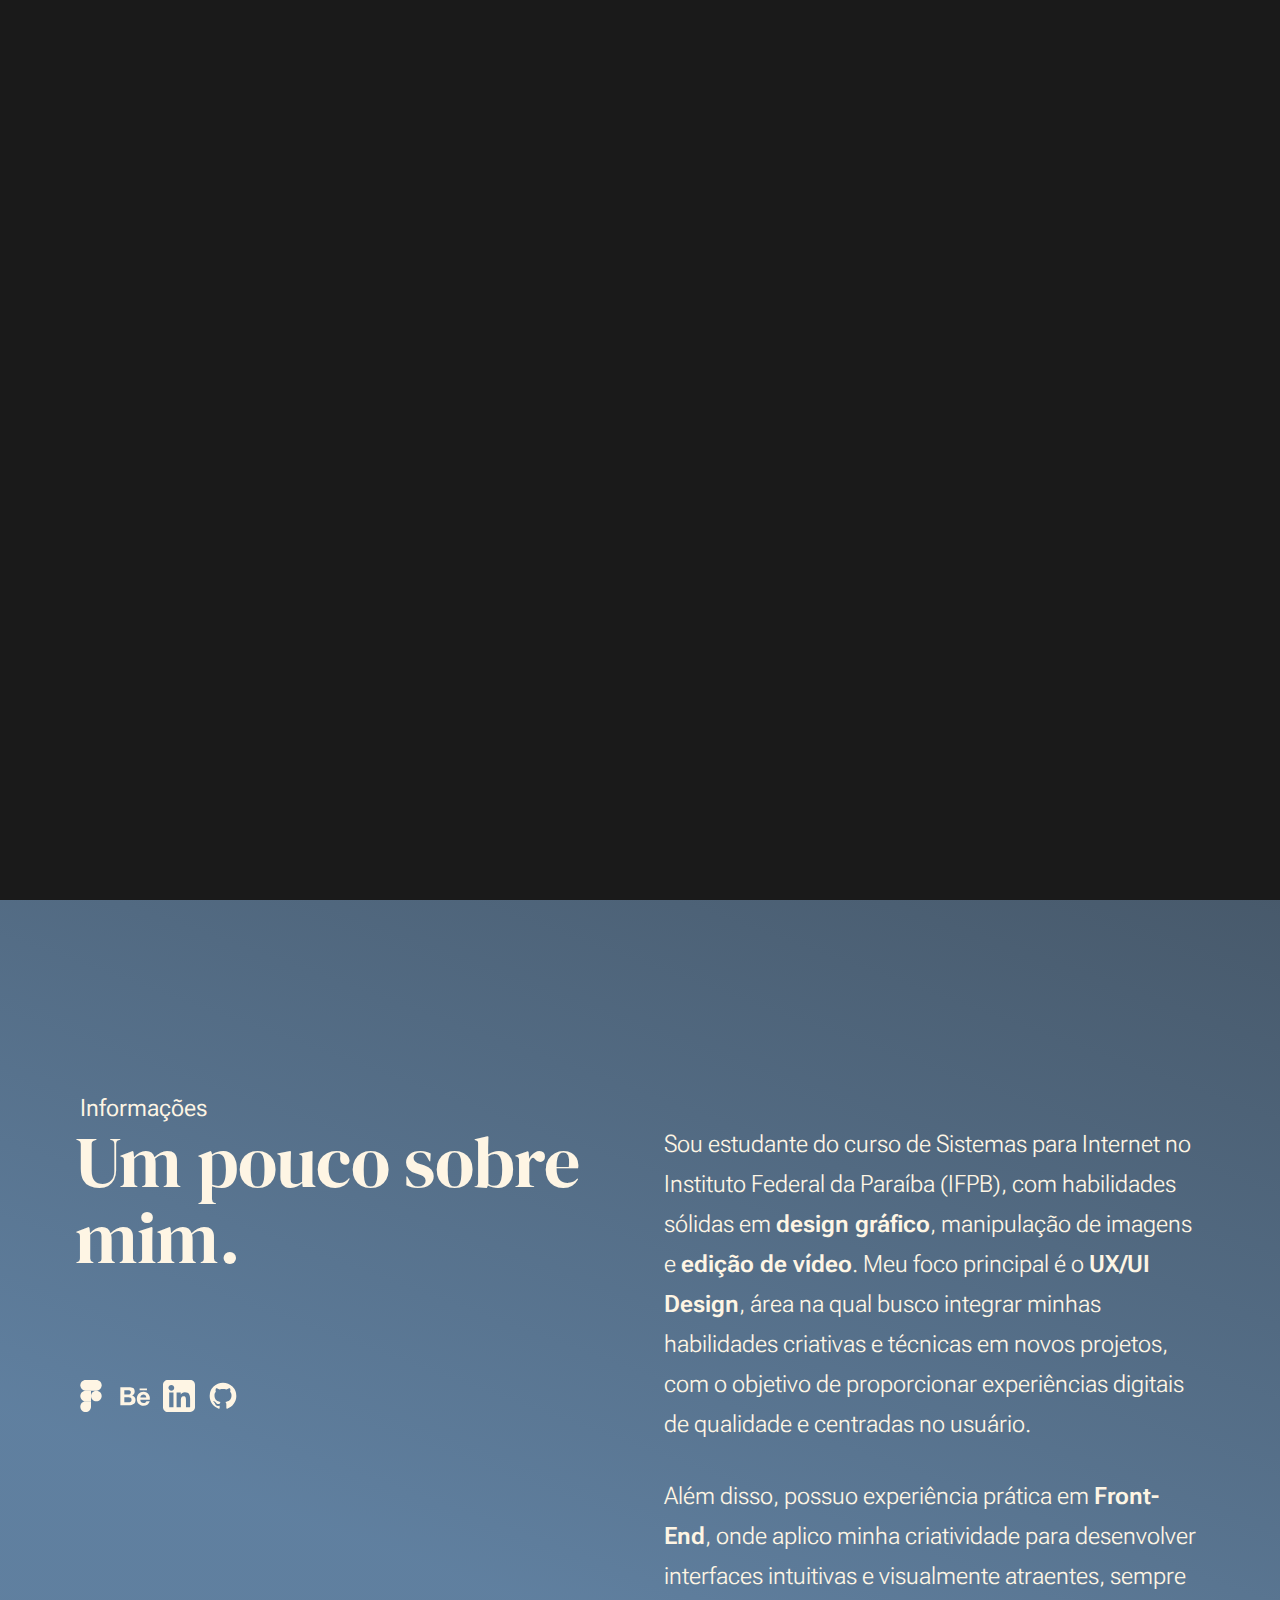
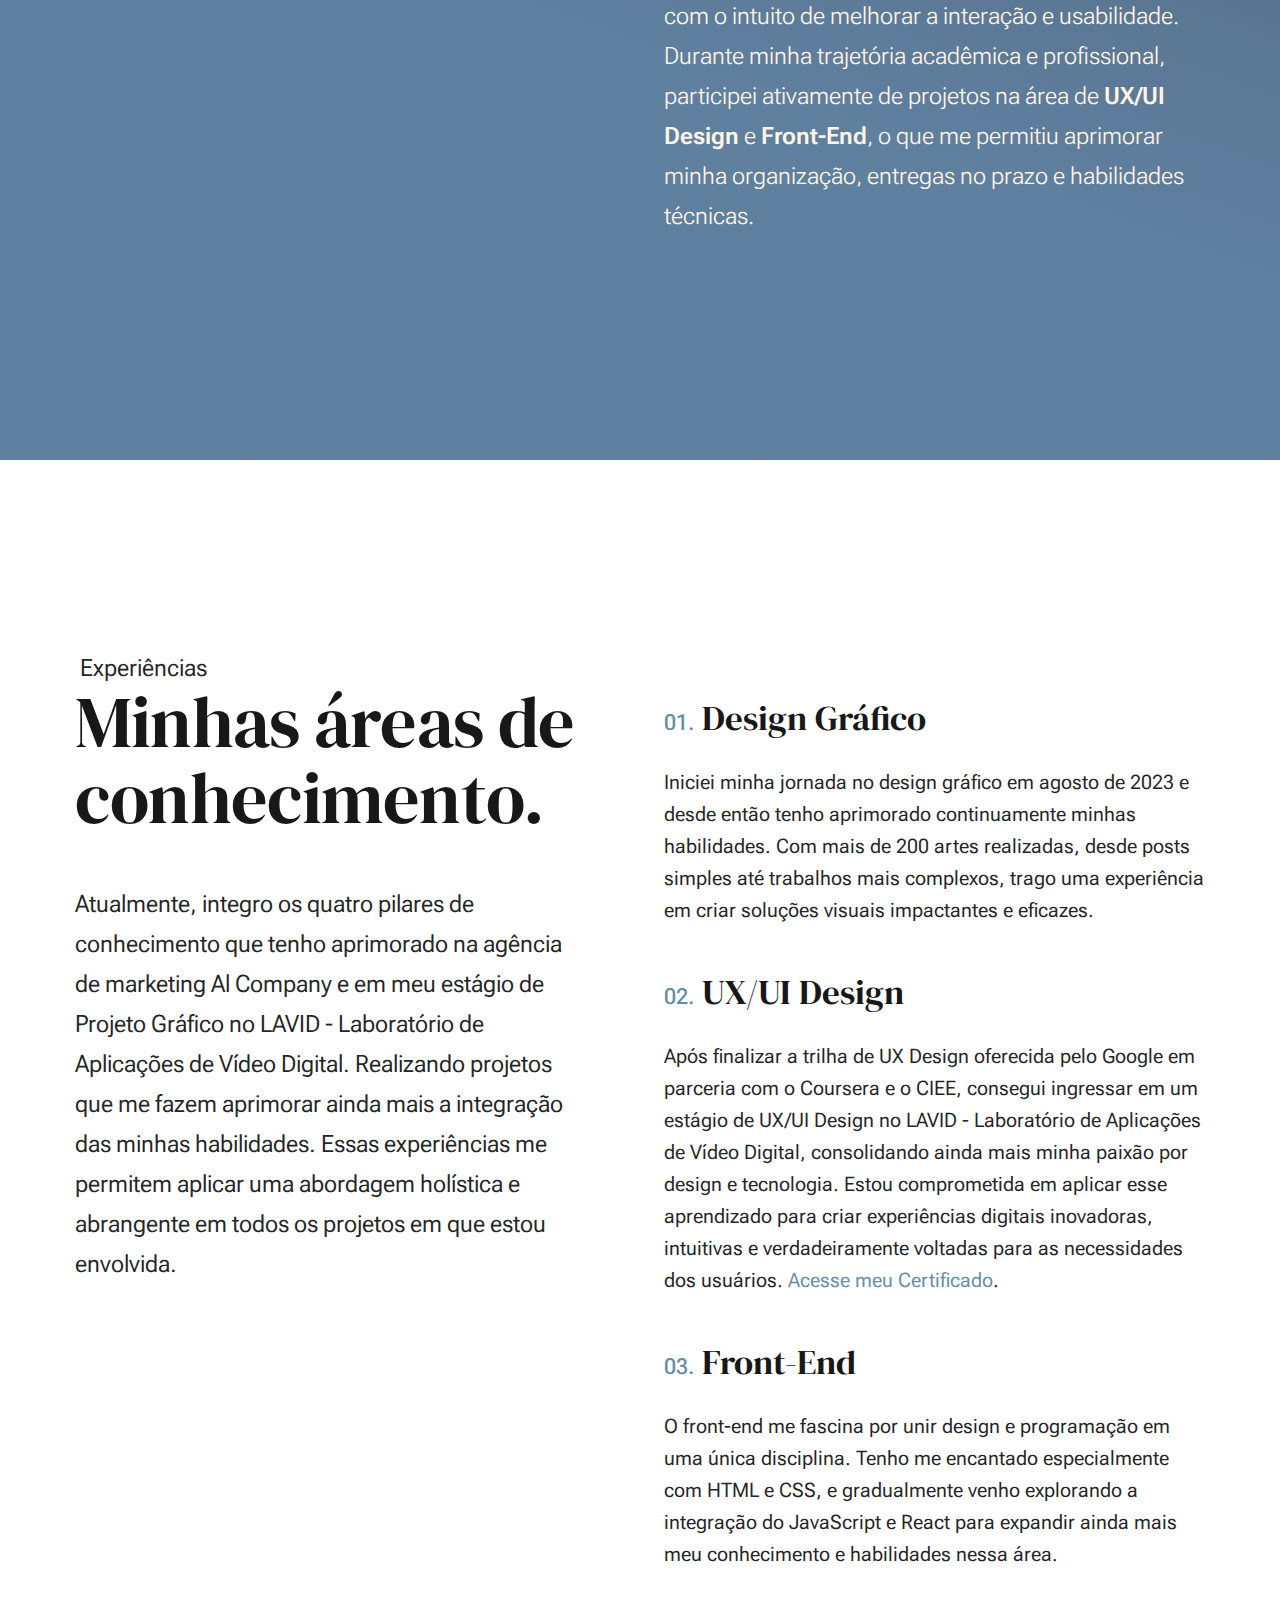
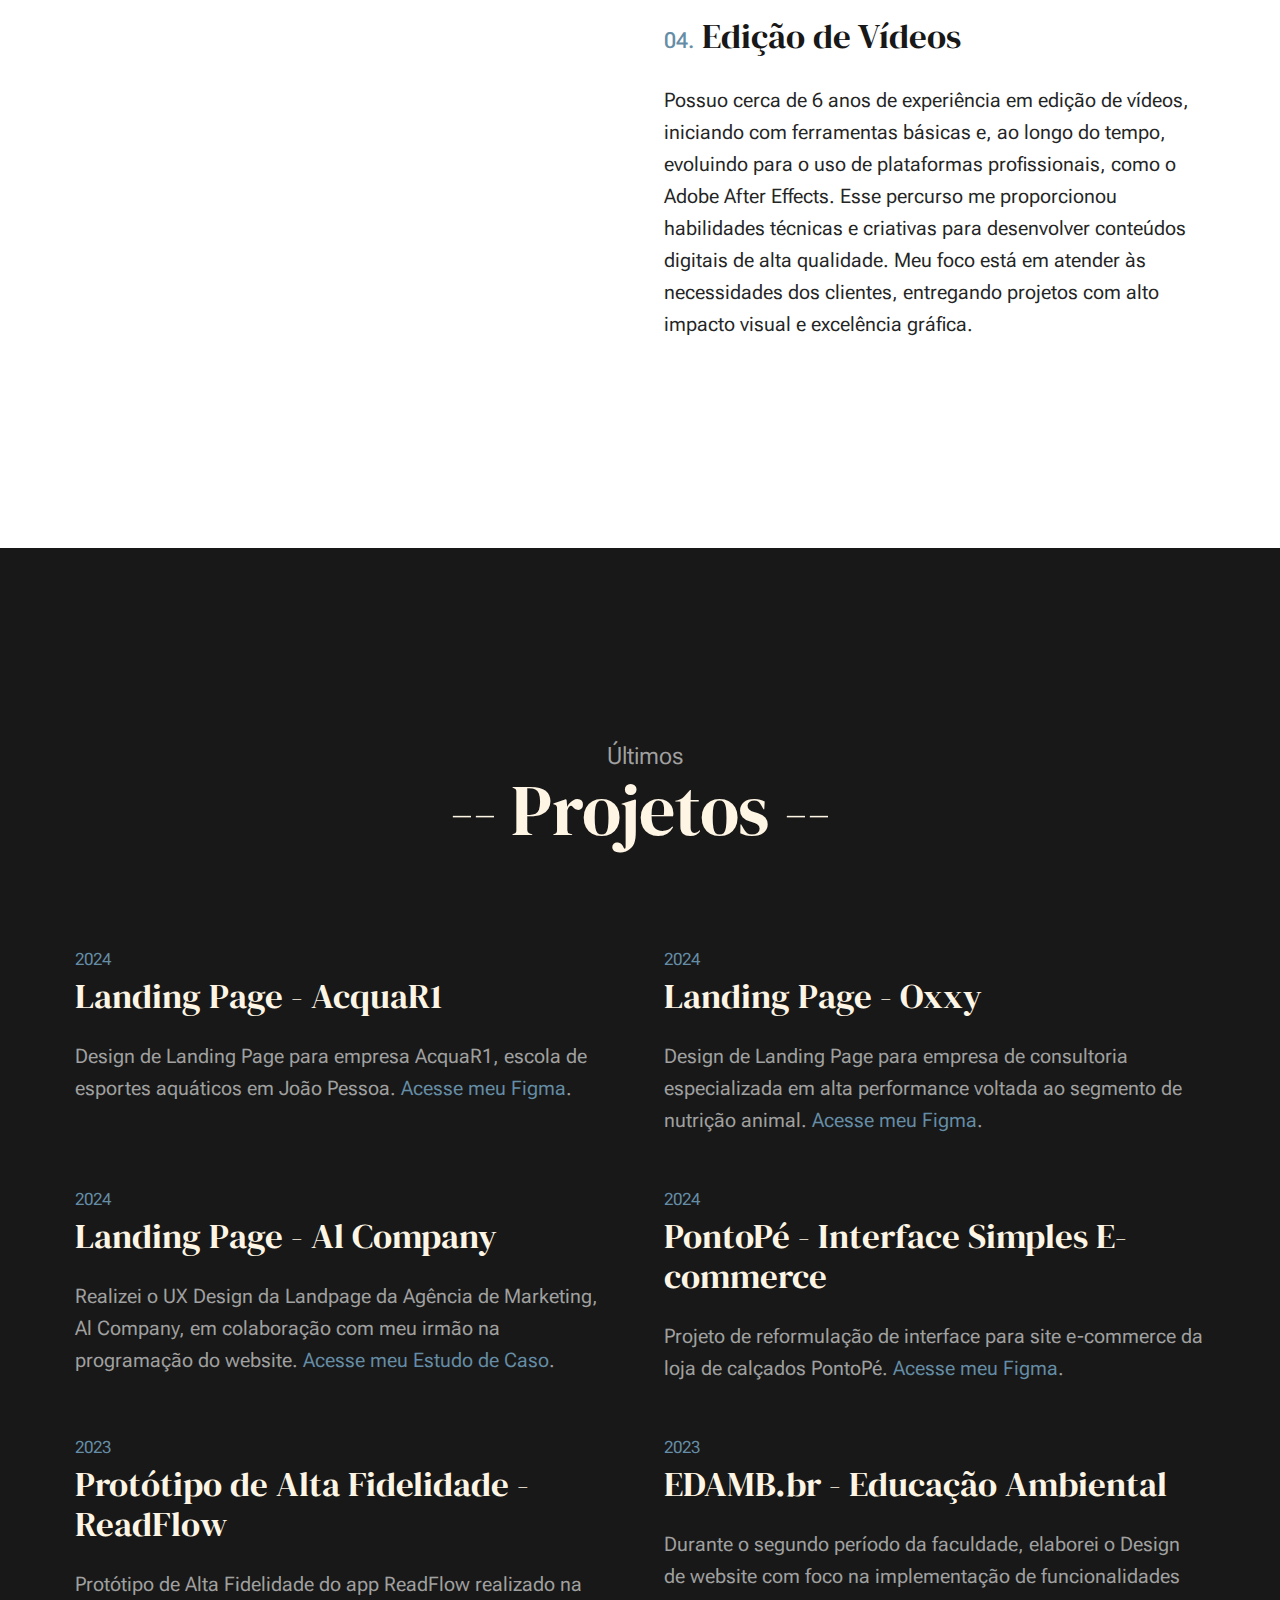
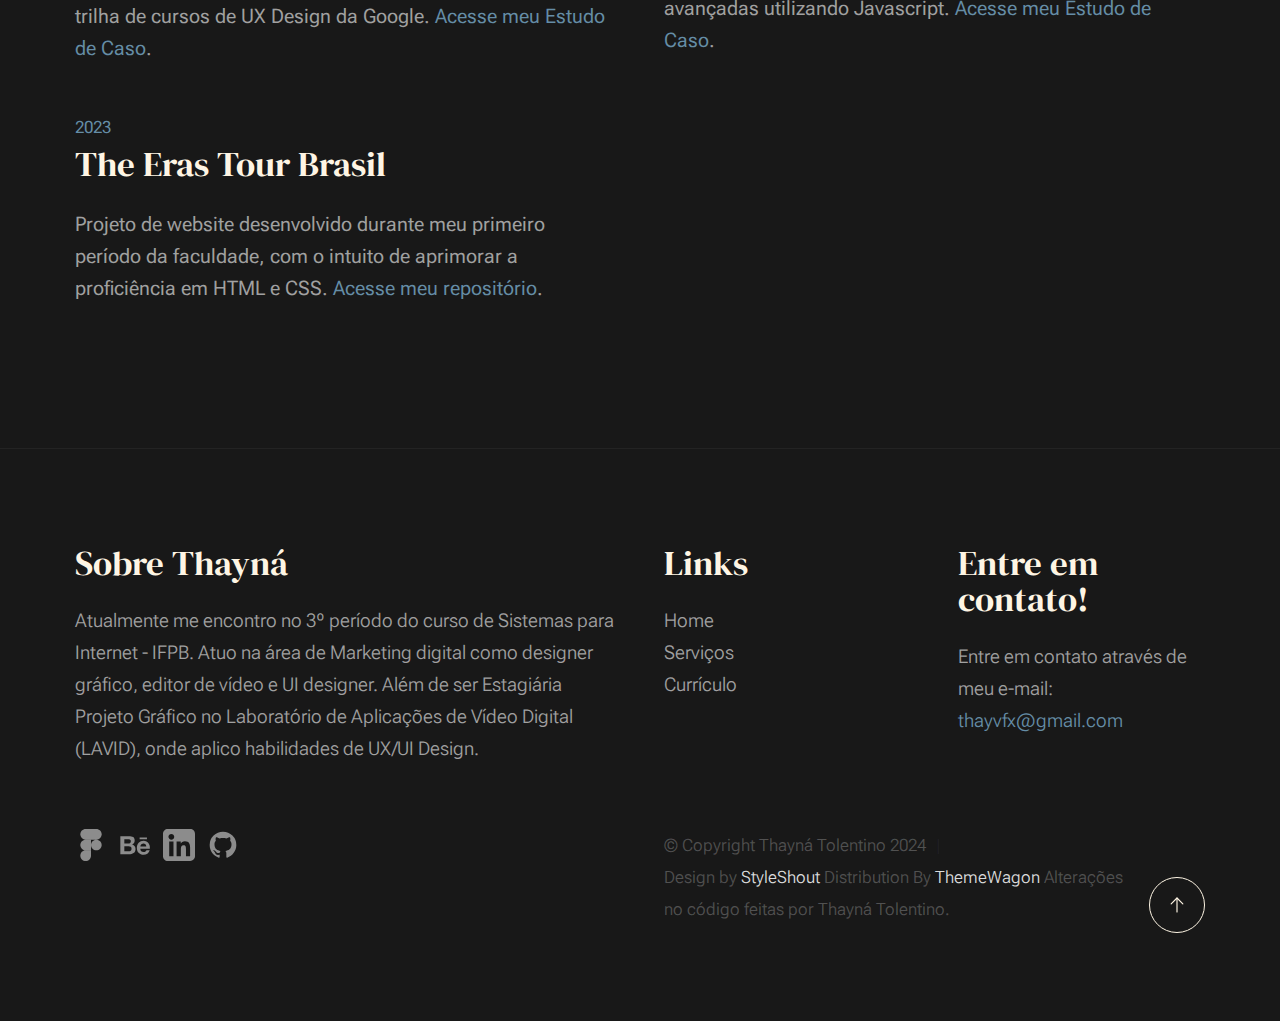
==== commit 9fc7c77c: "commit" ====
--- a/index.html
+++ b/index.html
@@ -107,7 +107,7 @@
 
                         <div class="s-intro__content-media"> 
                             <div class="s-intro__content-media-inner">                               
-                                <img src="images/IMG_1018_editada.png" srcset="images/IMG_1018_editada.png 1x, images/intro-bg@2x.jpg 2x" alt="">
+                                <img src="images/IMG_1018_editada.png" srcset="images/IMG_1018_editada.png 1x, images/IMG_1018_editada.png 2x" alt="">
                                 <div class="lines">                               
                                     <span></span>                                  
                                 </div>
@@ -119,7 +119,7 @@
                                 <div class="scroll-icon">
                                     <svg xmlns="http://www.w3.org/2000/svg" viewBox="0 0 24 24" width="36" height="36" fill="none" stroke="#97b34a" stroke-width="1" stroke-linecap="round" stroke-linejoin="round">&lt;!--!  Atomicons Free 1.00 by @atisalab License - https://atomicons.com/license/ (Icons: CC BY 4.0) Copyright 2021 Atomicons --&gt;<polyline points="7 13 12 18 17 13"></polyline><line x1="12" y1="18" x2="12" y2="6"></line></svg>
                                 </div>
-                                <span>Desça para mais</span>
+                                <span>Role a página</span>
                             </a>
                         </div> <!-- s-intro__scroll-down -->
                         
@@ -141,27 +141,27 @@
                         <div class="section-header grid-section-split__header">
                             <div class="text-pretitle">Informações</div>                           
                             <h2 class="text-display-title">
-                            Sobre mim
+                                Um pouco sobre mim.
                             </h2>                           
                         </div> <!-- end section-header -->
 
                         <div class="s-about__content-main grid-section-split__primary">
                             <p class="attention-getter">
-                                Sou estudante do curso de Sistemas para Internet pelo Instituto Federal da Paraíba (IFPB),
-                                onde tenho me dedicado ao estudo Front-End. Possuo habilidades sólidas em
-                                UX Design, onde busco integrar minhas competências em design gráfico, manipulação de imagens
-                                e edição de vídeo em novos projetos, aplicando criatividade e diversificação para criar interfaces
-                                intuitivas e atraentes.
+                                Sou estudante do curso de Sistemas para Internet no Instituto Federal da Paraíba (IFPB),
+                                com habilidades sólidas em <strong>design gráfico</strong>, manipulação de imagens e <strong>edição
+                                de vídeo</strong>. Meu foco principal é o <strong>UX/UI Design</strong>, área na qual busco
+                                integrar minhas habilidades criativas e técnicas em novos projetos, com o objetivo de
+                                proporcionar experiências digitais de qualidade e centradas no usuário.
                             </p>
-
+                            
                             <p class="attention-getter">
-                                Possuo habilidades sólidas em Edição de Vídeo, incluindo experiência prática com Adobe After Effects
-                                há 5 anos. Já desenvolvi mais de 300 vídeos para clientes de diversos nichos, demonstrando uma diversidade
-                                de criatividade que vai desde o básico até técnicas avançadas, incluindo a implementação de motion design.
-                                Estou comprometida em expandir meu conhecimento e contribuir de forma significativa para os desafios futuros
-                                que minha jornada profissional me apresentar.
+                                Além disso, possuo experiência prática em <strong>Front-End</strong>, onde aplico minha
+                                criatividade para desenvolver interfaces intuitivas e visualmente atraentes, sempre com o
+                                intuito de melhorar a interação e usabilidade. Durante minha trajetória acadêmica e profissional,
+                                participei ativamente de projetos na área de <strong>UX/UI Design</strong> e <strong>Front-End</strong>,
+                                o que me permitiu aprimorar minha organização, entregas no prazo e habilidades técnicas.
                             </p>
-
+                            
                             
                         </div> <!-- end s-about__content-main -->
 
@@ -217,9 +217,10 @@
                             
                             <p class="lead">
                                 Atualmente, integro os quatro pilares de conhecimento que tenho
-                                aprimorado na agência de marketing Al Company. Realizando projetos
+                                aprimorado na agência de marketing Al Company e em meu estágio de
+                                Projeto Gráfico no LAVID - Laboratório de Aplicações de Vídeo Digital. Realizando projetos
                                 que me fazem aprimorar ainda mais a integração das minhas habilidades.
-                                Essa experiência me permite aplicar uma abordagem holística e
+                                Essas experiências me permitem aplicar uma abordagem holística e
                                 abrangente em todos os projetos em que estou envolvida.
                             </p>
                         </div> <!-- end section-header -->
@@ -234,24 +235,25 @@
                                     <div class="grid-list-items__text list-items__item-text">
                                         <p>
                                             Iniciei minha jornada no design gráfico em agosto de 2023 e
-                                            desde então tenho aprimorado gradativamente. 
-                                            Com mais de 150 artes realizadas, desde posts simples até mais complexos,
+                                            desde então tenho aprimorado continuamente minhas habilidades. 
+                                            Com mais de 200 artes realizadas, desde posts simples até trabalhos mais complexos,
                                             trago uma experiência em criar soluções visuais impactantes e eficazes.
-                                            <a href="https://www.behance.net/thaynatolentino">Confira meu portfólio no Behance!</a>
                                         </p>
                                     </div>
                                 </div> <!-- list-item -->
                                 <div class="grid-list-items__item list-items__item">
                                     <div class="grid-list-items__title list-items__item-header">
-                                        <h3 class="list-items__item-title">UX Design</h3>
+                                        <h3 class="list-items__item-title">UX/UI Design</h3>
                                     </div>
                                     <div class="grid-list-items__text list-items__item-text">
                                         <p>
-                                            Desde que descobri a jornada do UX designer,
-                                            venho aprimorando minhas meus conhecimentos constantemente. Possuo o 
-                                            Certificado Profissional de UX Design do Google, onde concluí a jornada dos sete cursos de UX
-                                            Design oferecidos pelo Google. Desenvolvi projetos do mais simples ao complexo como: Wireframes,
-                                            Plano de pesquisas, criação de Personas, Casos de Estudos etc.
+                                            Após finalizar a trilha de UX Design oferecida pelo Google em parceria com o Coursera e o CIEE,
+                                            consegui ingressar em um estágio de UX/UI Design no LAVID - Laboratório de Aplicações de Vídeo Digital,
+                                            consolidando ainda mais minha paixão por design e tecnologia. Estou comprometida em aplicar esse
+                                            aprendizado para criar experiências digitais inovadoras, intuitivas e verdadeiramente voltadas
+                                            para as necessidades dos usuários.
+                                            <a href="https://www.credly.com/badges/da9a8ffa-8fcf-418d-a3b6-2cdd8c72025f/linked_in_profile">
+                                                Acesse meu Certificado</a>.
                                         </p>
                                     </div>
                                 </div> <!-- list-expertise__item -->
@@ -262,8 +264,8 @@
                                     <div class="grid-list-items__text list-items__item-text">
                                         <p>
                                             O front-end me fascina por unir design e programação em uma única
-                                            disciplina. Tenho me encantado com a área e 
-                                            gradualmente venho explorando a integração de novas ferramentas como o JavaScript e o React
+                                            disciplina. Tenho me encantado especialmente com HTML e CSS, e
+                                            gradualmente venho explorando a integração do JavaScript e React
                                             para expandir ainda mais meu conhecimento e habilidades nessa área.</p>
                                     </div>
                                 </div> <!-- list-expertise__item -->
@@ -273,11 +275,11 @@
                                     </div>
                                     <div class="grid-list-items__text list-items__item-text">
                                         <p>
-                                            Edito vídeos há cerca de 5 anos. Comecei com ferramentas simples e,
-                                            ao longo do tempo, me desenvolvi na área até utilizar
-                                            plataformas profissionais como o Adobe After Effects. Esse conhecimento me
-                                            permite criar conteúdo digital de alta qualidade para meus clientes, garantindo
-                                            uma entrega impactante e profissional.<a href="https://thaynarlt.github.io/Portfolio-MyWork/"> Confira meu portfólio de vídeos!</a>
+                                            Possuo cerca de 6 anos de experiência em edição de vídeos, iniciando com ferramentas básicas
+                                            e, ao longo do tempo, evoluindo para o uso de plataformas profissionais, como o Adobe After
+                                            Effects. Esse percurso me proporcionou habilidades técnicas e criativas para desenvolver
+                                            conteúdos digitais de alta qualidade. Meu foco está em atender às necessidades dos clientes,
+                                            entregando projetos com alto impacto visual e excelência gráfica.
                                         </p>
                                     </div>
                                 </div> <!-- list-expertise__item -->
@@ -320,28 +322,57 @@
                     </div> <!-- end section-header --> 
 
                     <div class="grid-full s-journal__content-main grid-list-items">
-
-                        <div class="grid-list-items__item blog-card">
-                            <div class="blog-card__header">
-                                <div class="blog-card__cat-links">
-                                    <a href="https://www.dreamhost.com/r.cgi?287326">2024</a>
-                                </div>
-                                <h3 class="blog-card__title"><a href="https://www.dreamhost.com/r.cgi?287326">Landing Page - Al Company</a></h3>
+                        <div class="grid-list-items__item blog-card">
+                            <div class="blog-card__header">
+                                <div class="blog-card__cat-links">
+                                    <a>2024</a>
+                                </div>
+                                <h3 class="blog-card__title"><a href="https://acquar1.com.br/">Landing Page - AcquaR1</a></h3>
+                            </div>
+                            <div class="blog-card__text">
+                                <p>
+                                    Design de Landing Page para empresa AcquaR1,
+                                    escola de esportes aquáticos em João Pessoa.
+                                    <a href="https://www.figma.com/community/file/1458514911153739511/acquar1-lp">Acesse meu Figma</a>.
+                                </p>
+                            </div>
+                        </div> <!-- end blog-card -->
+                        <div class="grid-list-items__item blog-card">
+                            <div class="blog-card__header">
+                                <div class="blog-card__cat-links">
+                                    <a>2024</a>
+                                </div>
+                                <h3 class="blog-card__title"><a href="https://www.oxxyconsultoriaindustrial.com.br/">Landing Page - Oxxy</a></h3>
+                            </div>
+                            <div class="blog-card__text">
+                                <p>
+                                    Design de Landing Page para empresa de consultoria
+                                    especializada em alta performance voltada ao segmento de nutrição animal.
+                                    <a href="https://www.figma.com/community/file/1458511832397859570">Acesse meu Figma</a>.
+                                </p>
+                            </div>
+                        </div> <!-- end blog-card -->
+                        <div class="grid-list-items__item blog-card">
+                            <div class="blog-card__header">
+                                <div class="blog-card__cat-links">
+                                    <a>2024</a>
+                                </div>
+                                <h3 class="blog-card__title"><a href="https://www.behance.net/gallery/191525527/Al-Company-Landing-Page">Landing Page - Al Company</a></h3>
                             </div>
                             <div class="blog-card__text">
                                 <p>
                                     Realizei o UX Design da Landpage da Agência de Marketing,
                                     Al Company, em colaboração com meu irmão na programação do website.
-                                    <a href="https://www.behance.net/gallery/191525527/Al-Company-Landing-Page">Acesse meu Projeto</a>.
+                                    <a href="/estudos-de-caso/alcompany.pdf">Acesse meu Estudo de Caso</a>.
                                 </p>
                             </div>
                         </div> <!-- end blog-card -->
                         <div class="grid-list-items__item blog-card">
                             <div class="blog-card__header">
                                 <div class="blog-card__cat-links">
-                                    <a href="blog.html">2024</a>
-                                </div>
-                                <h3 class="blog-card__title"><a href="single.html">PontoPé - Interface Simples E-commerce</a></h3>
+                                    <a>2024</a>
+                                </div>
+                                <h3 class="blog-card__title"><a href="https://www.figma.com/community/file/1359150290638878115/pontope-interface-simples-e-commerce">PontoPé - Interface Simples E-commerce</a></h3>
                             </div>
                             <div class="blog-card__text">
                                 <p>
@@ -353,9 +384,9 @@
                         <div class="grid-list-items__item blog-card">
                             <div class="blog-card__header">
                                 <div class="blog-card__cat-links">
-                                    <a href="blog.html">2023</a>
-                                </div>
-                                <h3 class="blog-card__title"><a href="single.html">Protótipo de Alta Fidelidade - ReadFlow</a></h3>
+                                    <a>2023</a>
+                                </div>
+                                <h3 class="blog-card__title"><a href="https://www.figma.com/community/file/1300588586234995602">Protótipo de Alta Fidelidade - ReadFlow</a></h3>
                             </div>
                             <div class="blog-card__text">
                                 <p>
@@ -368,9 +399,9 @@
                         <div class="grid-list-items__item blog-card">
                             <div class="blog-card__header">
                                 <div class="blog-card__cat-links">
-                                    <a href="blog.html">2023</a>
-                                </div>
-                                <h3 class="blog-card__title"><a href="single.html">EDAMB.br - Educação Ambiental</a></h3>
+                                    <a>2023</a>
+                                </div>
+                                <h3 class="blog-card__title"><a href="https://thaynarlt.github.io/SiteEducacaoAmbiental-P2/">EDAMB.br - Educação Ambiental</a></h3>
                             </div>
                             <div class="blog-card__text">
                                 <p>
@@ -383,9 +414,9 @@
                         <div class="grid-list-items__item blog-card">
                             <div class="blog-card__header">
                                 <div class="blog-card__cat-links">
-                                    <a href="blog.html">2023</a>
-                                </div>
-                                <h3 class="blog-card__title"><a href="single.html">The Eras Tour Brasil</a></h3>
+                                    <a>2023</a>
+                                </div>
+                                <h3 class="blog-card__title"><a href="https://thaynarlt.github.io/SiteTheErasTourBrasil-P1/index.html">The Eras Tour Brasil</a></h3>
                             </div>
                             <div class="blog-card__text">
                                 <p>
@@ -412,12 +443,12 @@
                     <h3>Sobre Thayná</h3>
                     <p>
                     Atualmente me encontro no 3º período do curso de Sistemas para Internet - IFPB. Atuo na área de
-                    Marketing digital como designer gráfico e editor de vídeo, sempre buscando realizar projetos na área de
-                    UX Design e programação.
+                    Marketing digital como designer gráfico, editor de vídeo e UI designer. Além de ser Estagiária Projeto Gráfico
+                    no Laboratório de Aplicações de Vídeo Digital (LAVID), onde aplico habilidades de UX/UI Design.
                     </p>               
                 </div>                
                 <div class="column xl-3 lg-6 md-12 s-footer__block s-footer__site-links">
-                    <h3>Site Links</h3>
+                    <h3>Links</h3>
                     <ul class="link-list">
                         <li><a href="#">Home</a></li>
                         <li><a href="#">Serviços</a></li>
@@ -425,7 +456,7 @@
                     </ul>
                 </div>
                 <div class="column xl-3 lg-6 md-12 tab-12 s-footer__block s-footer__newsletter">
-                    <h3>Contate-me</h3>
+                    <h3>Entre em contato!</h3>
 
                     <p>
                     Entre em contato através de meu e-mail: <a href="mailto:thayvfx@gmail.com">thayvfx@gmail.com</a>
@@ -468,7 +499,7 @@
                         <li>
                             <a href="https://github.com/thaynarlt">
                                 <svg xmlns="http://www.w3.org/2000/svg" width="24" height="24" viewBox="0 0 24 24"><path fill="currentColor" d="M12 2A10 10 0 0 0 2 12c0 4.42 2.87 8.17 6.84 9.5c.5.08.66-.23.66-.5v-1.69c-2.77.6-3.36-1.34-3.36-1.34c-.46-1.16-1.11-1.47-1.11-1.47c-.91-.62.07-.6.07-.6c1 .07 1.53 1.03 1.53 1.03c.87 1.52 2.34 1.07 2.91.83c.09-.65.35-1.09.63-1.34c-2.22-.25-4.55-1.11-4.55-4.92c0-1.11.38-2 1.03-2.71c-.1-.25-.45-1.29.1-2.64c0 0 .84-.27 2.75 1.02c.79-.22 1.65-.33 2.5-.33c.85 0 1.71.11 2.5.33c1.91-1.29 2.75-1.02 2.75-1.02c.55 1.35.2 2.39.1 2.64c.65.71 1.03 1.6 1.03 2.71c0 3.82-2.34 4.66-4.57 4.91c.36.31.69.92.69 1.85V21c0 .27.16.59.67.5C19.14 20.16 22 16.42 22 12A10 10 0 0 0 12 2"/></svg>
-                                <span class="u-screen-reader-text">Dribbble</span>
+                                <span class="u-screen-reader-text">GitHub</span>
                             </a>
                         </li>
                     </ul> <!-- end s-footer__social -->
--- a/css/styles.css
+++ b/css/styles.css
@@ -99,46 +99,45 @@
 /* ------------------------------------------------------------------- 
  * ## colors
  * ------------------------------------------------------------------- */
-:root {
-  /* color-1(#EA9010)
-   * color-2(#343D35)
-   * color-3(#FEF5E4)
-   */
-	--color-1: hsla(35, 87%, 49%, 1);
-	--color-2: hsla(127, 8%, 22%, 1);
-	--color-3: hsla(39, 93%, 95%, 1);
-
-  /* theme color variations
-   */
-	--color-1-lightest             : hsla(35, 87%, 96%, 1);
-	--color-1-lighter              : hsla(35, 87%, 69%, 1);
-	--color-1-light                : hsla(35, 87%, 59%, 1);
-	--color-1-dark                 : hsla(35, 87%, 39%, 1);
-	--color-1-darker               : hsla(35, 87%, 29%, 1);
-	--color-1-darkest              : hsla(35, 87%, 10%, 1);
-
-	--color-2-lightest             : hsla(127, 8%, 55%, 1);
-	--color-2-lighter              : hsla(127, 8%, 42%, 1);
-	--color-2-light                : hsla(127, 8%, 32%, 1);
-	--color-2-dark                 : hsla(127, 8%, 14%, 1);
-	--color-2-darker               : hsla(127, 8%, 2%, 1);
-	
-	--color-3-light                : hsla(39, 93%, 100%, 1);
-	--color-3-dark                 : hsla(39, 93%, 85%, 1);
-	--color-3-darker               : hsla(39, 93%, 75%, 1);
-
+ :root {
+	/* color-1 (#658DA6)
+	 * color-2 (#262626)
+	 * color-3 (#FEF5E4)
+	 */
+	--color-1: #658DA6;
+	--color-2: #262626;
+	--color-3: #FEF5E4;
+  
+	/* theme color variations */
+	--color-1-lightest             : #D2E1E7; /* Lighter variation of #658DA6 */
+	--color-1-lighter              : #9CB5C3; /* Lighter variation of #658DA6 */
+	--color-1-light                : #7D9EAF; /* Lighter variation of #658DA6 */
+	--color-1-dark                 : #517689; /* Darker variation of #658DA6 */
+	--color-1-darker               : #3B5A69; /* Darker variation of #658DA6 */
+	--color-1-darkest              : #223747; /* Darkest variation of #658DA6 */
+  
+	--color-2-lightest             : #595959; /* Lighter variation of #262626 */
+	--color-2-lighter              : #444444; /* Lighter variation of #262626 */
+	--color-2-light                : #333333; /* Lighter variation of #262626 */
+	--color-2-dark                 : #1A1A1A; /* Darker variation of #262626 */
+	--color-2-darker               : #0D0D0D; /* Darkest variation of #262626 */
+  
+	--color-3-light                : #FFFFFF; /* Lighter variation of #FEF5E4 */
+	--color-3-dark                 : #F2E7C8; /* Darker variation of #FEF5E4 */
+	--color-3-darker               : #E6D9AC; /* Darker variation of #FEF5E4 */
+  
   /* feedback colors
    * color-error(#ffd1d2), color-success(#c8e675), 
    * color-info(#d7ecfb), color-notice(#fff099)
    */
-	--color-error                  : hsla(359, 100%, 91%, 1);
-	--color-success                : hsla(76, 69%, 68%, 1);
-	--color-info                   : hsla(205, 82%, 91%, 1);
-	--color-notice                 : hsla(51, 100%, 80%, 1);
-	--color-error-content          : hsla(359, 50%, 50%, 1);
-	--color-success-content        : hsla(76, 29%, 28%, 1);
-	--color-info-content           : hsla(205, 32%, 31%, 1);
-	--color-notice-content         : hsla(51, 30%, 30%, 1);
+	--color-error                  : #FFD6D6;
+	--color-success                : #A9D8A2;
+	--color-info                   : #D0E5FF;
+	--color-notice                 : #FFECB3;
+	--color-error-content          : #800000;
+	--color-success-content        : #234D20;
+	--color-info-content           : #1C3A57;
+	--color-notice-content         : #4D3B00;
 
   /* shades 
    * generated using 
@@ -2764,7 +2763,6 @@
 	font-family: var(--font-1);
 	font-size  : var(--text-md);
 	line-height: var(--vspace-1);
-	color      : var(--color-1);
 	transform  : translate(0.2em, 0);
 	margin-top : 0;
 }
@@ -3268,7 +3266,7 @@
 	font-weight        : 400;
 	font-size          : 1.6rem;
 	line-height        : var(--vspace-1);
-	color              : var(--color-2-lightest);
+	color              : var(--color-3);
 	padding            : 0 1.2rem;
 	transition-property: color, background-color;
 }
@@ -3580,7 +3578,6 @@
 	--content-min-height    : calc(var(--vspace-1) * 27);
 	z-index                 : 2;
 	background-color        : var(--color-2-dark);
-	background              : linear-gradient(20deg, hsl(130deg, 8%, 14%) 40%, hsl(0deg, 0%, 13%) 100%);
 	width                   : 100%;
 	height                  : max(var(--content-min-height), 100vh);
 	overflow                : hidden;
@@ -3631,7 +3628,7 @@
 }
 
 .s-intro__content-title {
-	font-size    : clamp(5rem, 7vw, 11.6rem);
+	font-size: clamp(5rem, 6vw, 10rem);
 	line-height  : 1;
 	margin-top   : 0;
 	margin-bottom: var(--vspace-1_25);
@@ -3948,7 +3945,7 @@
 .s-about {
 	padding-top     : var(--vspace-6);
 	padding-bottom  : var(--vspace-6);
-	background-color: var(--color-2-dark);
+	background: linear-gradient(20deg, hsl(210, 25%, 50%) 40%, hsl(210, 20%, 35%) 100%);
 	color           : var(--color-3);
 }
 
@@ -3983,8 +3980,8 @@
 }
 
 .s-about__social {
-	margin-top     : var(--vspace-0_75);
-	justify-content: center;
+	margin-top     : var(--vspace-0_45);
+	justify-content: left;
 }
 
 .s-about__social svg path,
@@ -4740,3 +4737,8 @@
 .contact-list li {
 	padding-left: 0;
 }
+
+strong, b {
+    font-weight: 600;
+    color: var(--color-3);
+}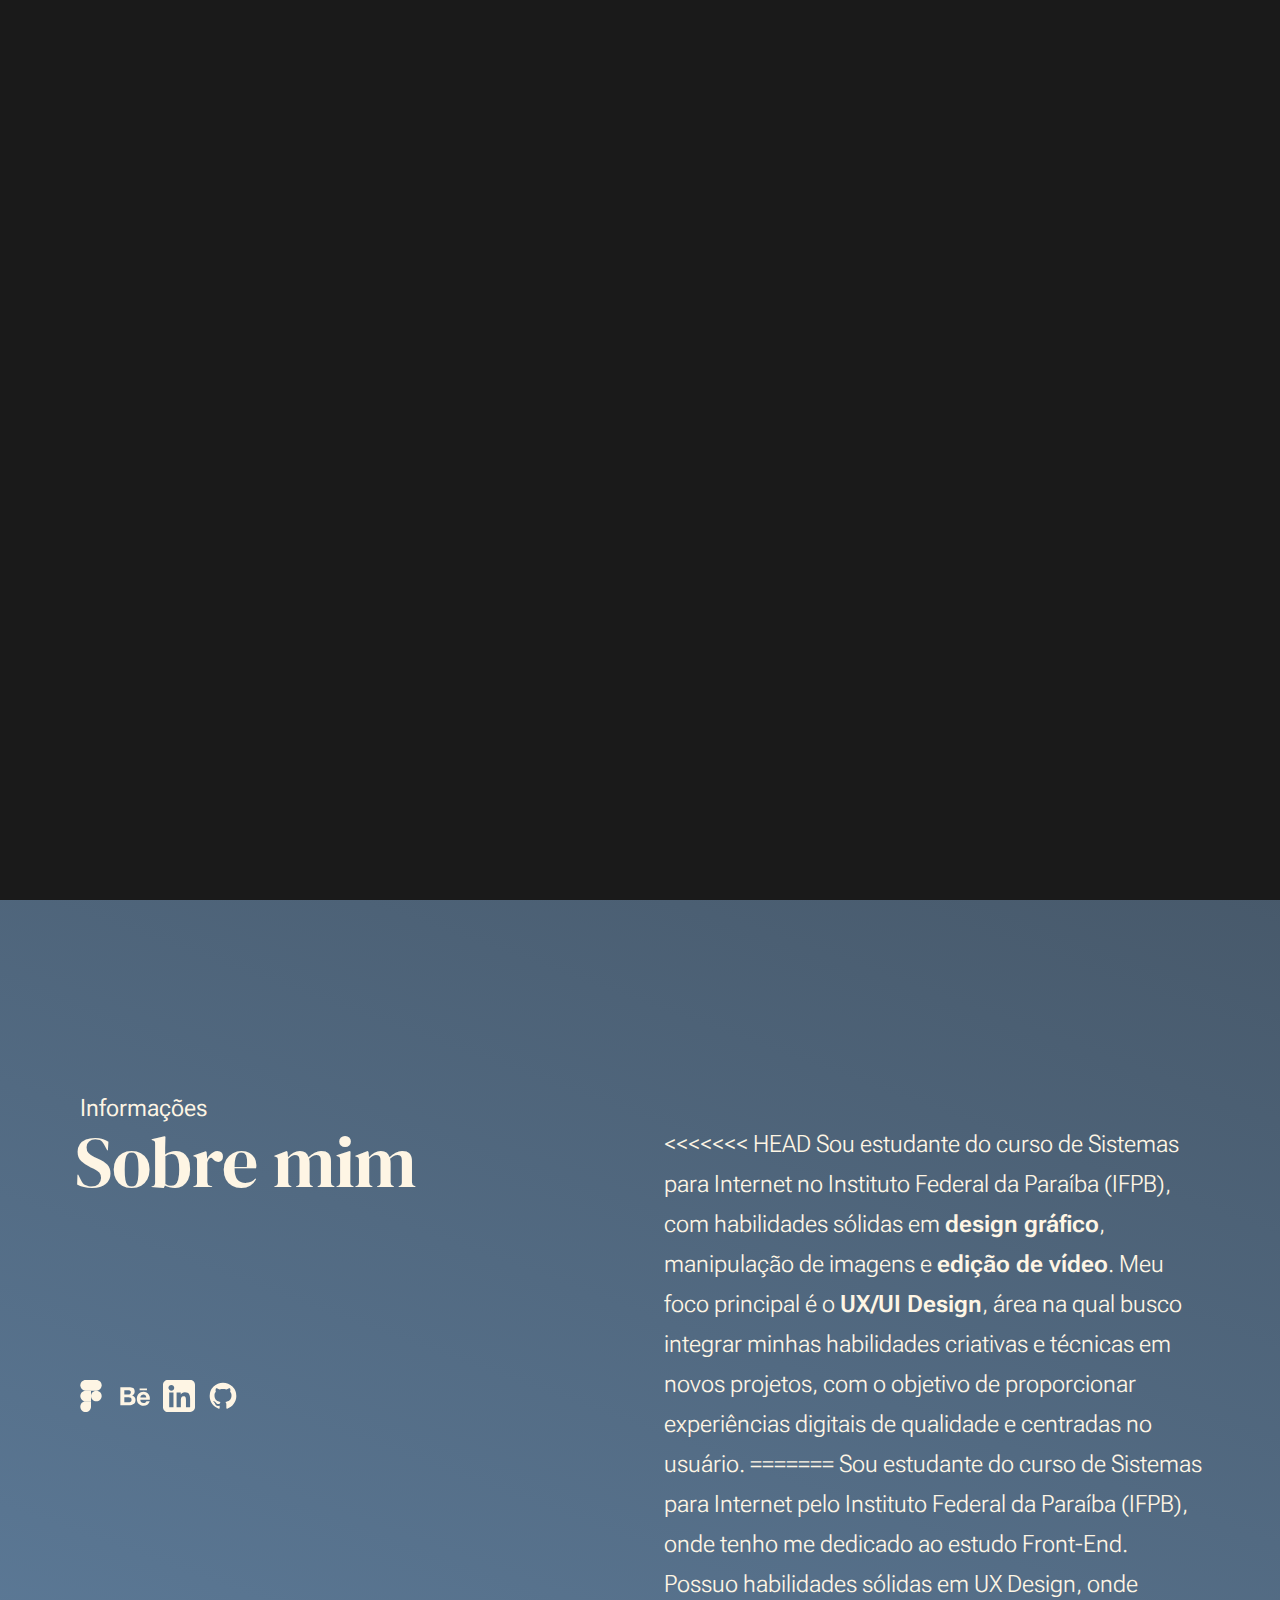
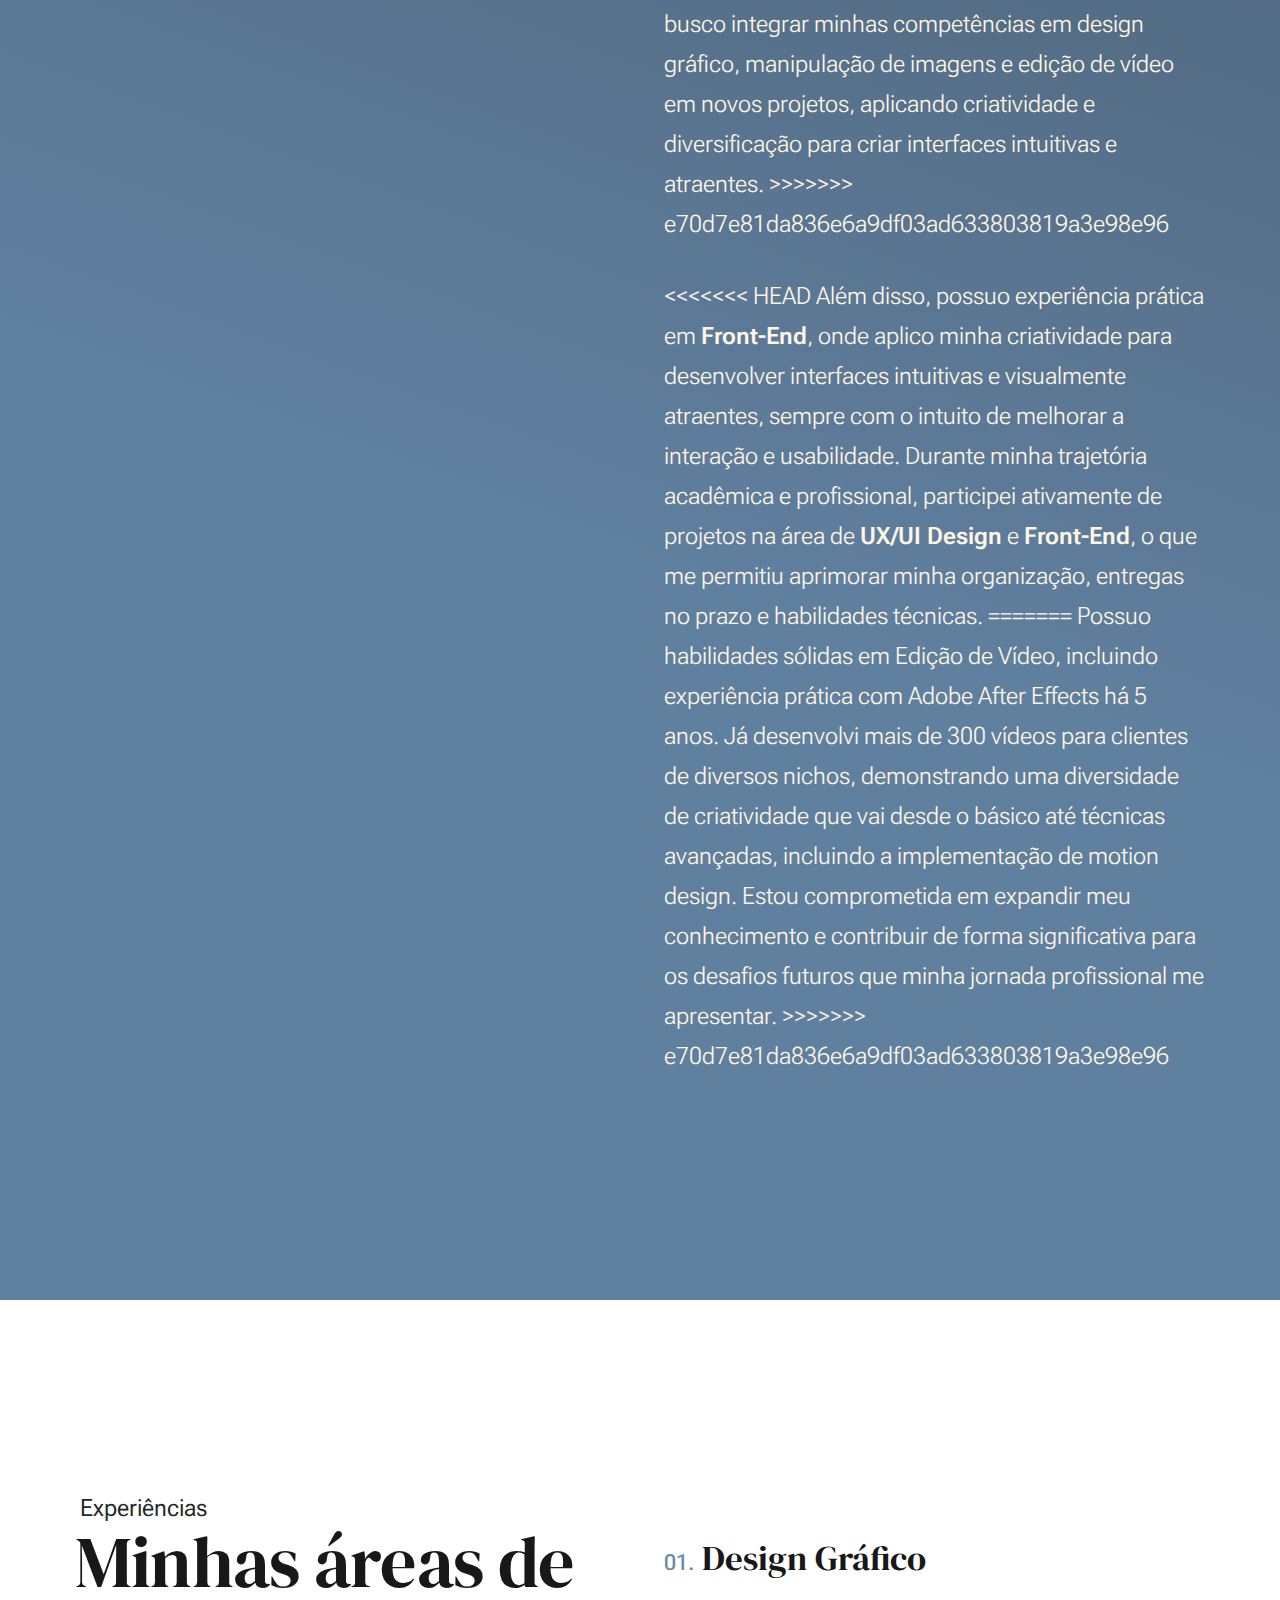
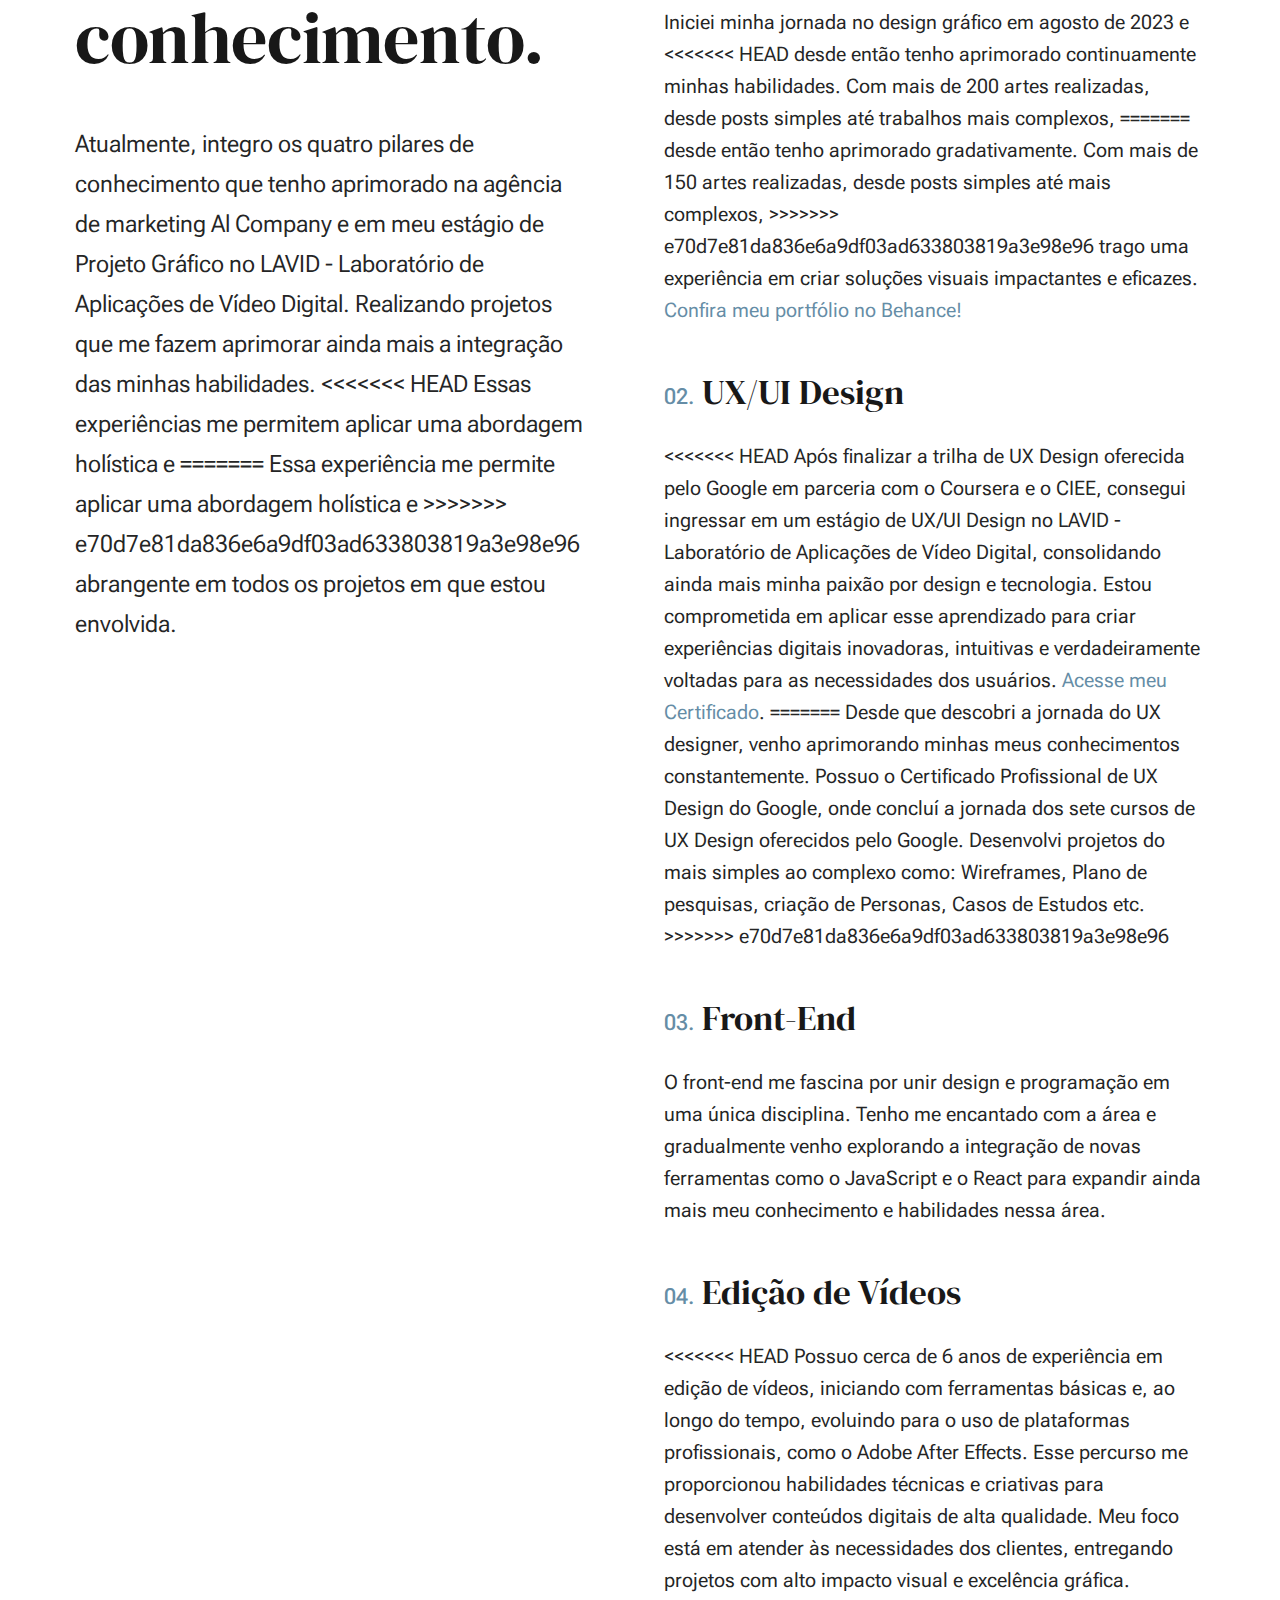
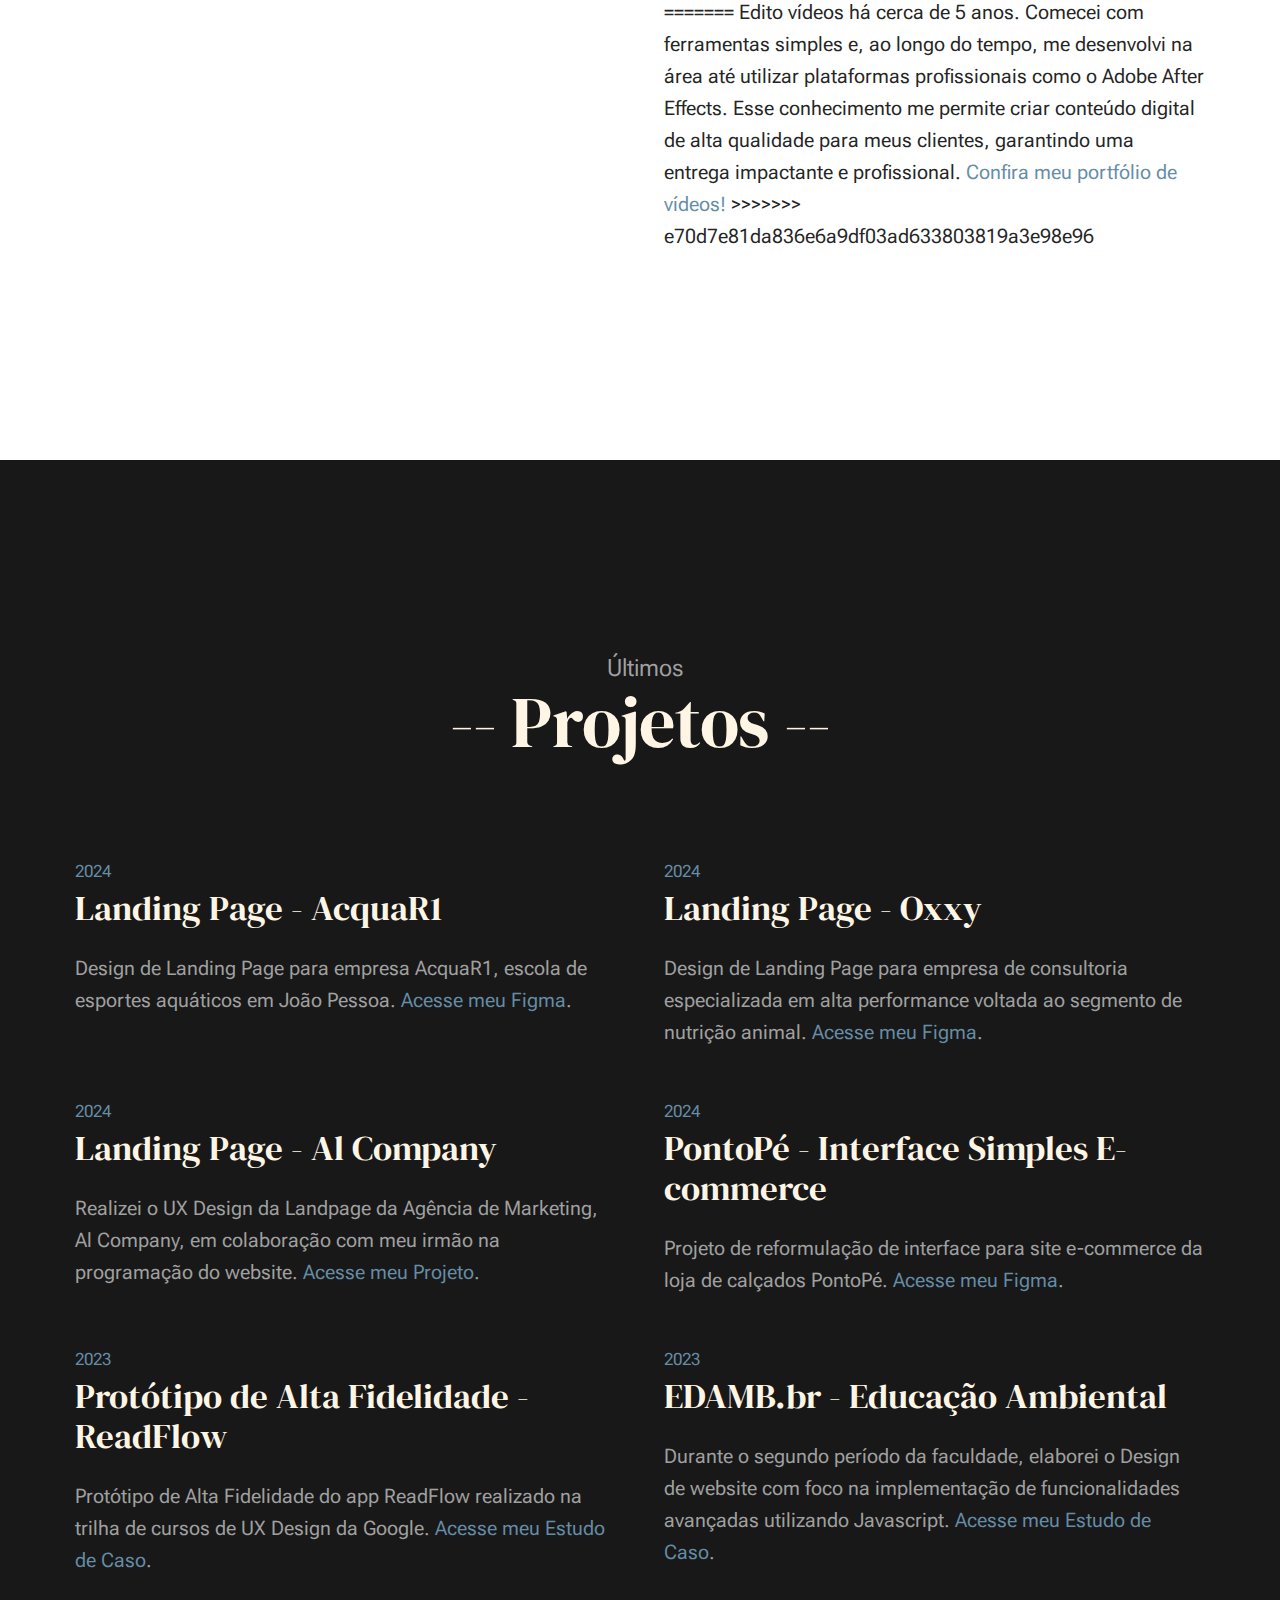
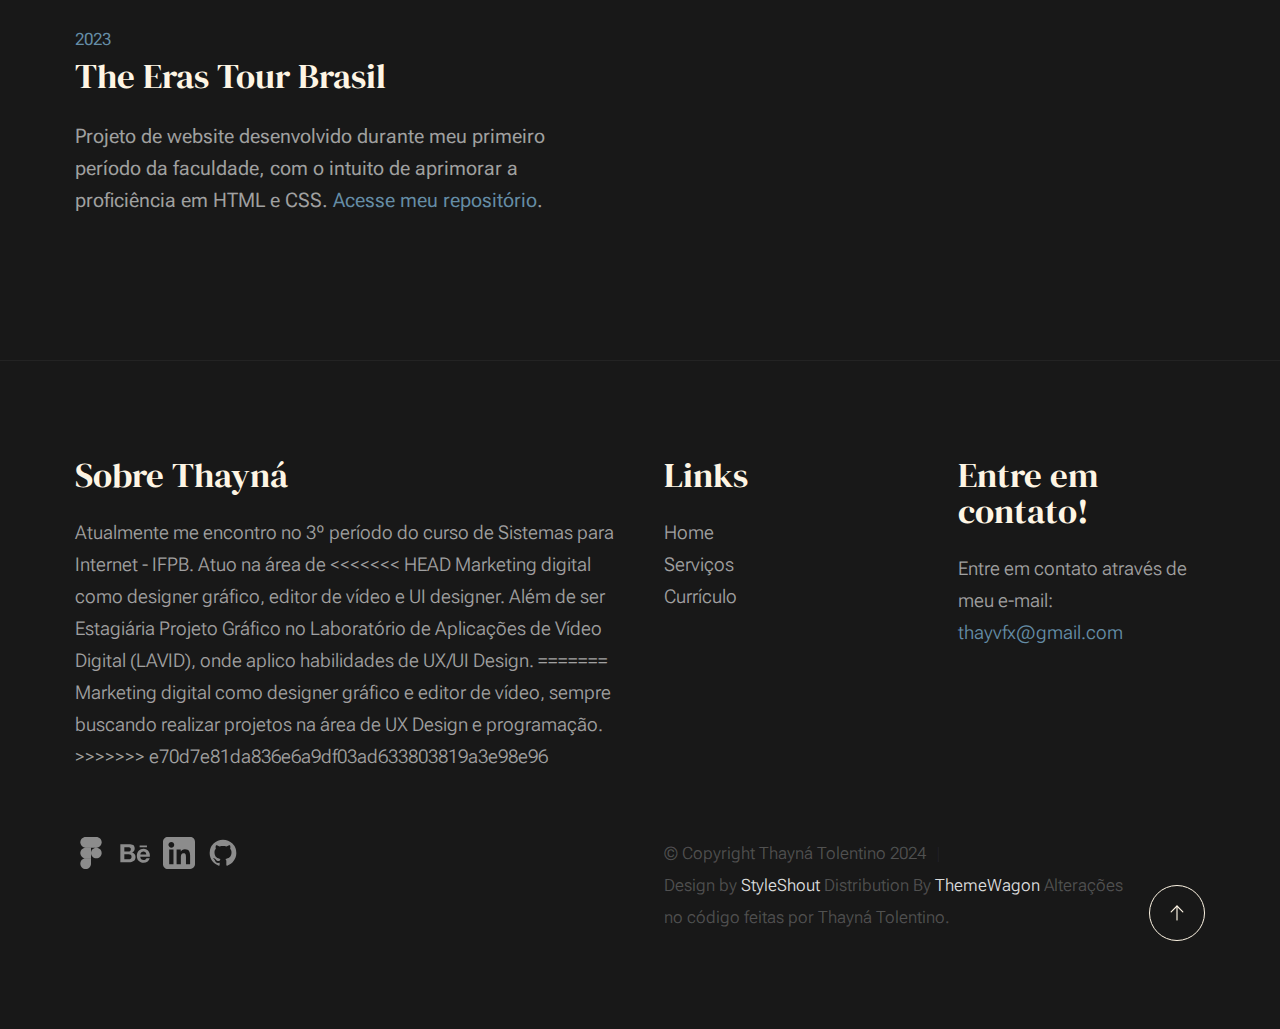
==== commit 61236ef3: "Merge branch 'main' of https://github.com/thaynarlt/thayna-portoflio" ====
--- a/index.html
+++ b/index.html
@@ -119,7 +119,11 @@
                                 <div class="scroll-icon">
                                     <svg xmlns="http://www.w3.org/2000/svg" viewBox="0 0 24 24" width="36" height="36" fill="none" stroke="#97b34a" stroke-width="1" stroke-linecap="round" stroke-linejoin="round">&lt;!--!  Atomicons Free 1.00 by @atisalab License - https://atomicons.com/license/ (Icons: CC BY 4.0) Copyright 2021 Atomicons --&gt;<polyline points="7 13 12 18 17 13"></polyline><line x1="12" y1="18" x2="12" y2="6"></line></svg>
                                 </div>
+<<<<<<< HEAD
                                 <span>Role a página</span>
+=======
+                                <span>Desça para mais</span>
+>>>>>>> e70d7e81da836e6a9df03ad633803819a3e98e96
                             </a>
                         </div> <!-- s-intro__scroll-down -->
                         
@@ -141,25 +145,41 @@
                         <div class="section-header grid-section-split__header">
                             <div class="text-pretitle">Informações</div>                           
                             <h2 class="text-display-title">
-                                Um pouco sobre mim.
+                            Sobre mim
                             </h2>                           
                         </div> <!-- end section-header -->
 
                         <div class="s-about__content-main grid-section-split__primary">
                             <p class="attention-getter">
+<<<<<<< HEAD
                                 Sou estudante do curso de Sistemas para Internet no Instituto Federal da Paraíba (IFPB),
                                 com habilidades sólidas em <strong>design gráfico</strong>, manipulação de imagens e <strong>edição
                                 de vídeo</strong>. Meu foco principal é o <strong>UX/UI Design</strong>, área na qual busco
                                 integrar minhas habilidades criativas e técnicas em novos projetos, com o objetivo de
                                 proporcionar experiências digitais de qualidade e centradas no usuário.
+=======
+                                Sou estudante do curso de Sistemas para Internet pelo Instituto Federal da Paraíba (IFPB),
+                                onde tenho me dedicado ao estudo Front-End. Possuo habilidades sólidas em
+                                UX Design, onde busco integrar minhas competências em design gráfico, manipulação de imagens
+                                e edição de vídeo em novos projetos, aplicando criatividade e diversificação para criar interfaces
+                                intuitivas e atraentes.
+>>>>>>> e70d7e81da836e6a9df03ad633803819a3e98e96
                             </p>
                             
                             <p class="attention-getter">
+<<<<<<< HEAD
                                 Além disso, possuo experiência prática em <strong>Front-End</strong>, onde aplico minha
                                 criatividade para desenvolver interfaces intuitivas e visualmente atraentes, sempre com o
                                 intuito de melhorar a interação e usabilidade. Durante minha trajetória acadêmica e profissional,
                                 participei ativamente de projetos na área de <strong>UX/UI Design</strong> e <strong>Front-End</strong>,
                                 o que me permitiu aprimorar minha organização, entregas no prazo e habilidades técnicas.
+=======
+                                Possuo habilidades sólidas em Edição de Vídeo, incluindo experiência prática com Adobe After Effects
+                                há 5 anos. Já desenvolvi mais de 300 vídeos para clientes de diversos nichos, demonstrando uma diversidade
+                                de criatividade que vai desde o básico até técnicas avançadas, incluindo a implementação de motion design.
+                                Estou comprometida em expandir meu conhecimento e contribuir de forma significativa para os desafios futuros
+                                que minha jornada profissional me apresentar.
+>>>>>>> e70d7e81da836e6a9df03ad633803819a3e98e96
                             </p>
                             
                             
@@ -220,7 +240,11 @@
                                 aprimorado na agência de marketing Al Company e em meu estágio de
                                 Projeto Gráfico no LAVID - Laboratório de Aplicações de Vídeo Digital. Realizando projetos
                                 que me fazem aprimorar ainda mais a integração das minhas habilidades.
+<<<<<<< HEAD
                                 Essas experiências me permitem aplicar uma abordagem holística e
+=======
+                                Essa experiência me permite aplicar uma abordagem holística e
+>>>>>>> e70d7e81da836e6a9df03ad633803819a3e98e96
                                 abrangente em todos os projetos em que estou envolvida.
                             </p>
                         </div> <!-- end section-header -->
@@ -235,9 +259,15 @@
                                     <div class="grid-list-items__text list-items__item-text">
                                         <p>
                                             Iniciei minha jornada no design gráfico em agosto de 2023 e
+<<<<<<< HEAD
                                             desde então tenho aprimorado continuamente minhas habilidades. 
                                             Com mais de 200 artes realizadas, desde posts simples até trabalhos mais complexos,
+=======
+                                            desde então tenho aprimorado gradativamente. 
+                                            Com mais de 150 artes realizadas, desde posts simples até mais complexos,
+>>>>>>> e70d7e81da836e6a9df03ad633803819a3e98e96
                                             trago uma experiência em criar soluções visuais impactantes e eficazes.
+                                            <a href="https://www.behance.net/thaynatolentino">Confira meu portfólio no Behance!</a>
                                         </p>
                                     </div>
                                 </div> <!-- list-item -->
@@ -247,6 +277,7 @@
                                     </div>
                                     <div class="grid-list-items__text list-items__item-text">
                                         <p>
+<<<<<<< HEAD
                                             Após finalizar a trilha de UX Design oferecida pelo Google em parceria com o Coursera e o CIEE,
                                             consegui ingressar em um estágio de UX/UI Design no LAVID - Laboratório de Aplicações de Vídeo Digital,
                                             consolidando ainda mais minha paixão por design e tecnologia. Estou comprometida em aplicar esse
@@ -254,6 +285,13 @@
                                             para as necessidades dos usuários.
                                             <a href="https://www.credly.com/badges/da9a8ffa-8fcf-418d-a3b6-2cdd8c72025f/linked_in_profile">
                                                 Acesse meu Certificado</a>.
+=======
+                                            Desde que descobri a jornada do UX designer,
+                                            venho aprimorando minhas meus conhecimentos constantemente. Possuo o 
+                                            Certificado Profissional de UX Design do Google, onde concluí a jornada dos sete cursos de UX
+                                            Design oferecidos pelo Google. Desenvolvi projetos do mais simples ao complexo como: Wireframes,
+                                            Plano de pesquisas, criação de Personas, Casos de Estudos etc.
+>>>>>>> e70d7e81da836e6a9df03ad633803819a3e98e96
                                         </p>
                                     </div>
                                 </div> <!-- list-expertise__item -->
@@ -264,8 +302,8 @@
                                     <div class="grid-list-items__text list-items__item-text">
                                         <p>
                                             O front-end me fascina por unir design e programação em uma única
-                                            disciplina. Tenho me encantado especialmente com HTML e CSS, e
-                                            gradualmente venho explorando a integração do JavaScript e React
+                                            disciplina. Tenho me encantado com a área e 
+                                            gradualmente venho explorando a integração de novas ferramentas como o JavaScript e o React
                                             para expandir ainda mais meu conhecimento e habilidades nessa área.</p>
                                     </div>
                                 </div> <!-- list-expertise__item -->
@@ -275,11 +313,19 @@
                                     </div>
                                     <div class="grid-list-items__text list-items__item-text">
                                         <p>
+<<<<<<< HEAD
                                             Possuo cerca de 6 anos de experiência em edição de vídeos, iniciando com ferramentas básicas
                                             e, ao longo do tempo, evoluindo para o uso de plataformas profissionais, como o Adobe After
                                             Effects. Esse percurso me proporcionou habilidades técnicas e criativas para desenvolver
                                             conteúdos digitais de alta qualidade. Meu foco está em atender às necessidades dos clientes,
                                             entregando projetos com alto impacto visual e excelência gráfica.
+=======
+                                            Edito vídeos há cerca de 5 anos. Comecei com ferramentas simples e,
+                                            ao longo do tempo, me desenvolvi na área até utilizar
+                                            plataformas profissionais como o Adobe After Effects. Esse conhecimento me
+                                            permite criar conteúdo digital de alta qualidade para meus clientes, garantindo
+                                            uma entrega impactante e profissional.<a href="https://thaynarlt.github.io/Portfolio-MyWork/"> Confira meu portfólio de vídeos!</a>
+>>>>>>> e70d7e81da836e6a9df03ad633803819a3e98e96
                                         </p>
                                     </div>
                                 </div> <!-- list-expertise__item -->
@@ -363,7 +409,7 @@
                                 <p>
                                     Realizei o UX Design da Landpage da Agência de Marketing,
                                     Al Company, em colaboração com meu irmão na programação do website.
-                                    <a href="/estudos-de-caso/alcompany.pdf">Acesse meu Estudo de Caso</a>.
+                                    <a href="https://www.behance.net/gallery/191525527/Al-Company-Landing-Page">Acesse meu Projeto</a>.
                                 </p>
                             </div>
                         </div> <!-- end blog-card -->
@@ -443,8 +489,13 @@
                     <h3>Sobre Thayná</h3>
                     <p>
                     Atualmente me encontro no 3º período do curso de Sistemas para Internet - IFPB. Atuo na área de
+<<<<<<< HEAD
                     Marketing digital como designer gráfico, editor de vídeo e UI designer. Além de ser Estagiária Projeto Gráfico
                     no Laboratório de Aplicações de Vídeo Digital (LAVID), onde aplico habilidades de UX/UI Design.
+=======
+                    Marketing digital como designer gráfico e editor de vídeo, sempre buscando realizar projetos na área de
+                    UX Design e programação.
+>>>>>>> e70d7e81da836e6a9df03ad633803819a3e98e96
                     </p>               
                 </div>                
                 <div class="column xl-3 lg-6 md-12 s-footer__block s-footer__site-links">
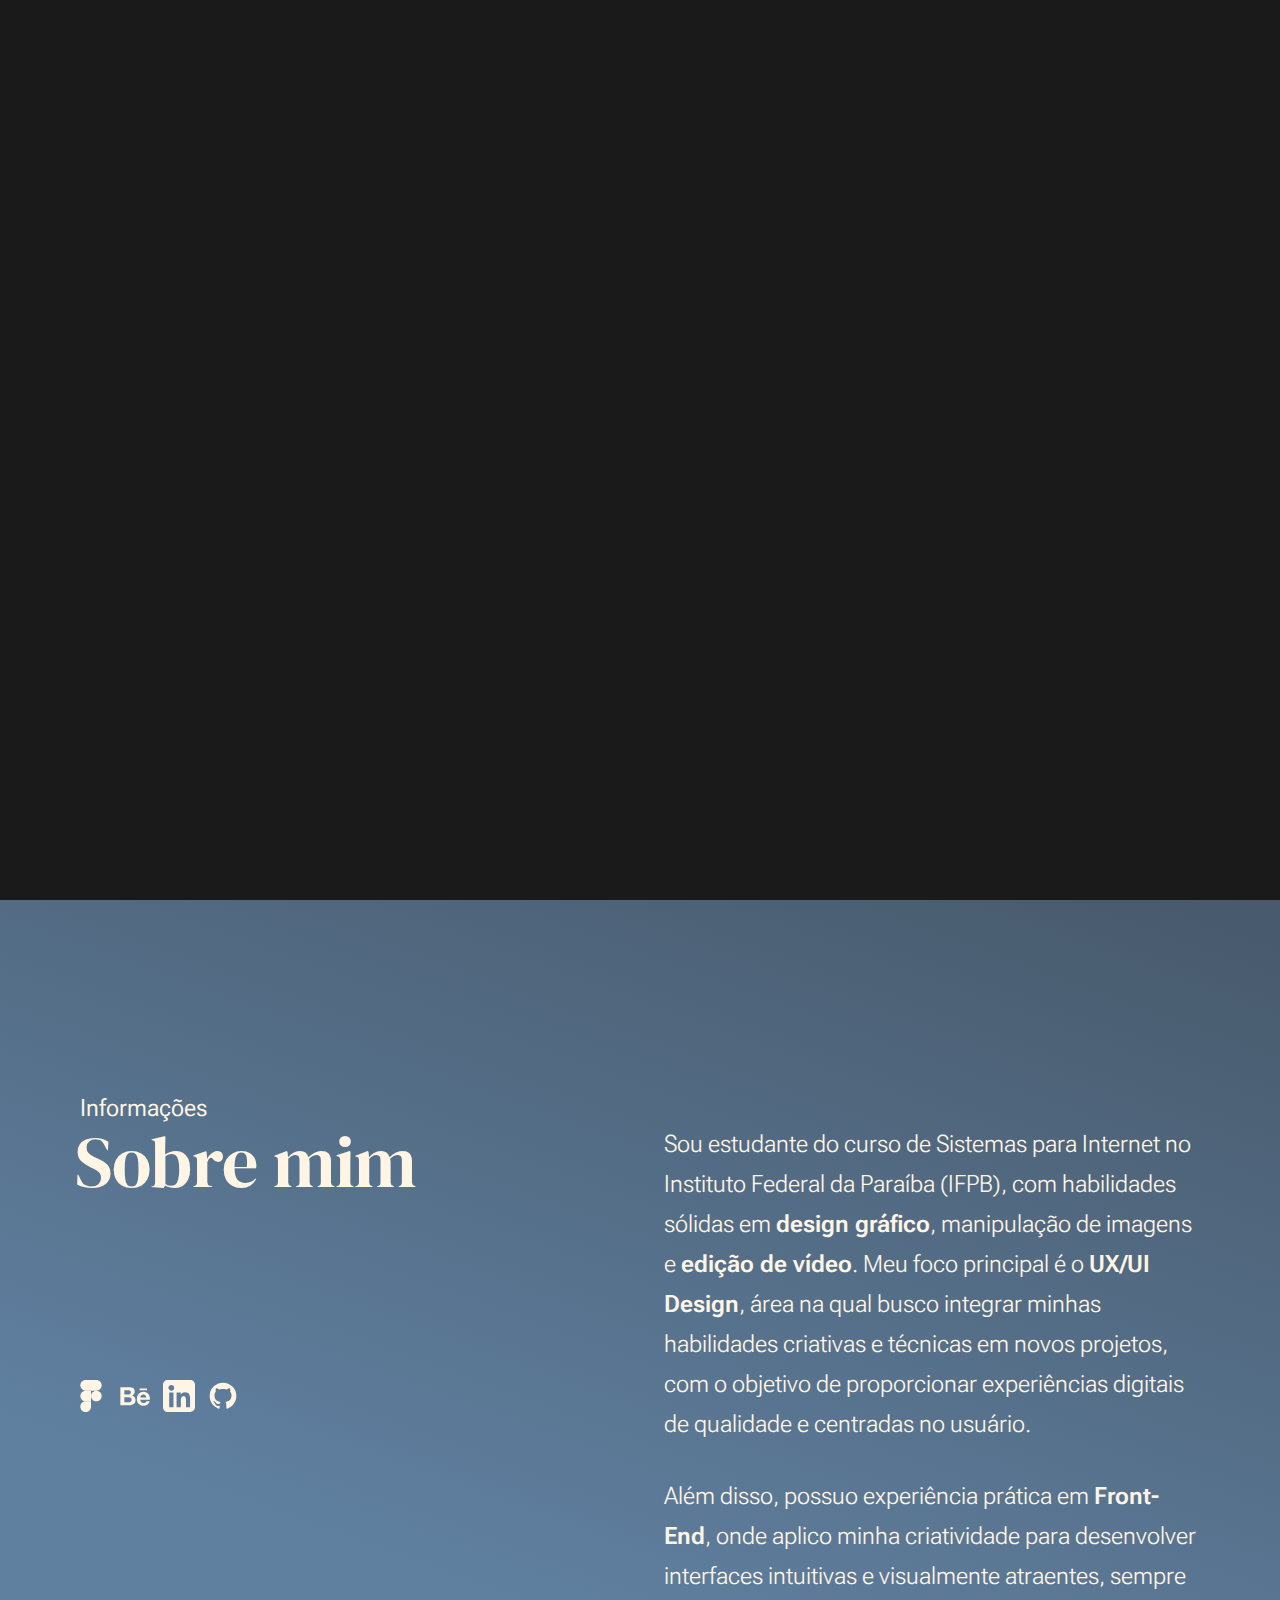
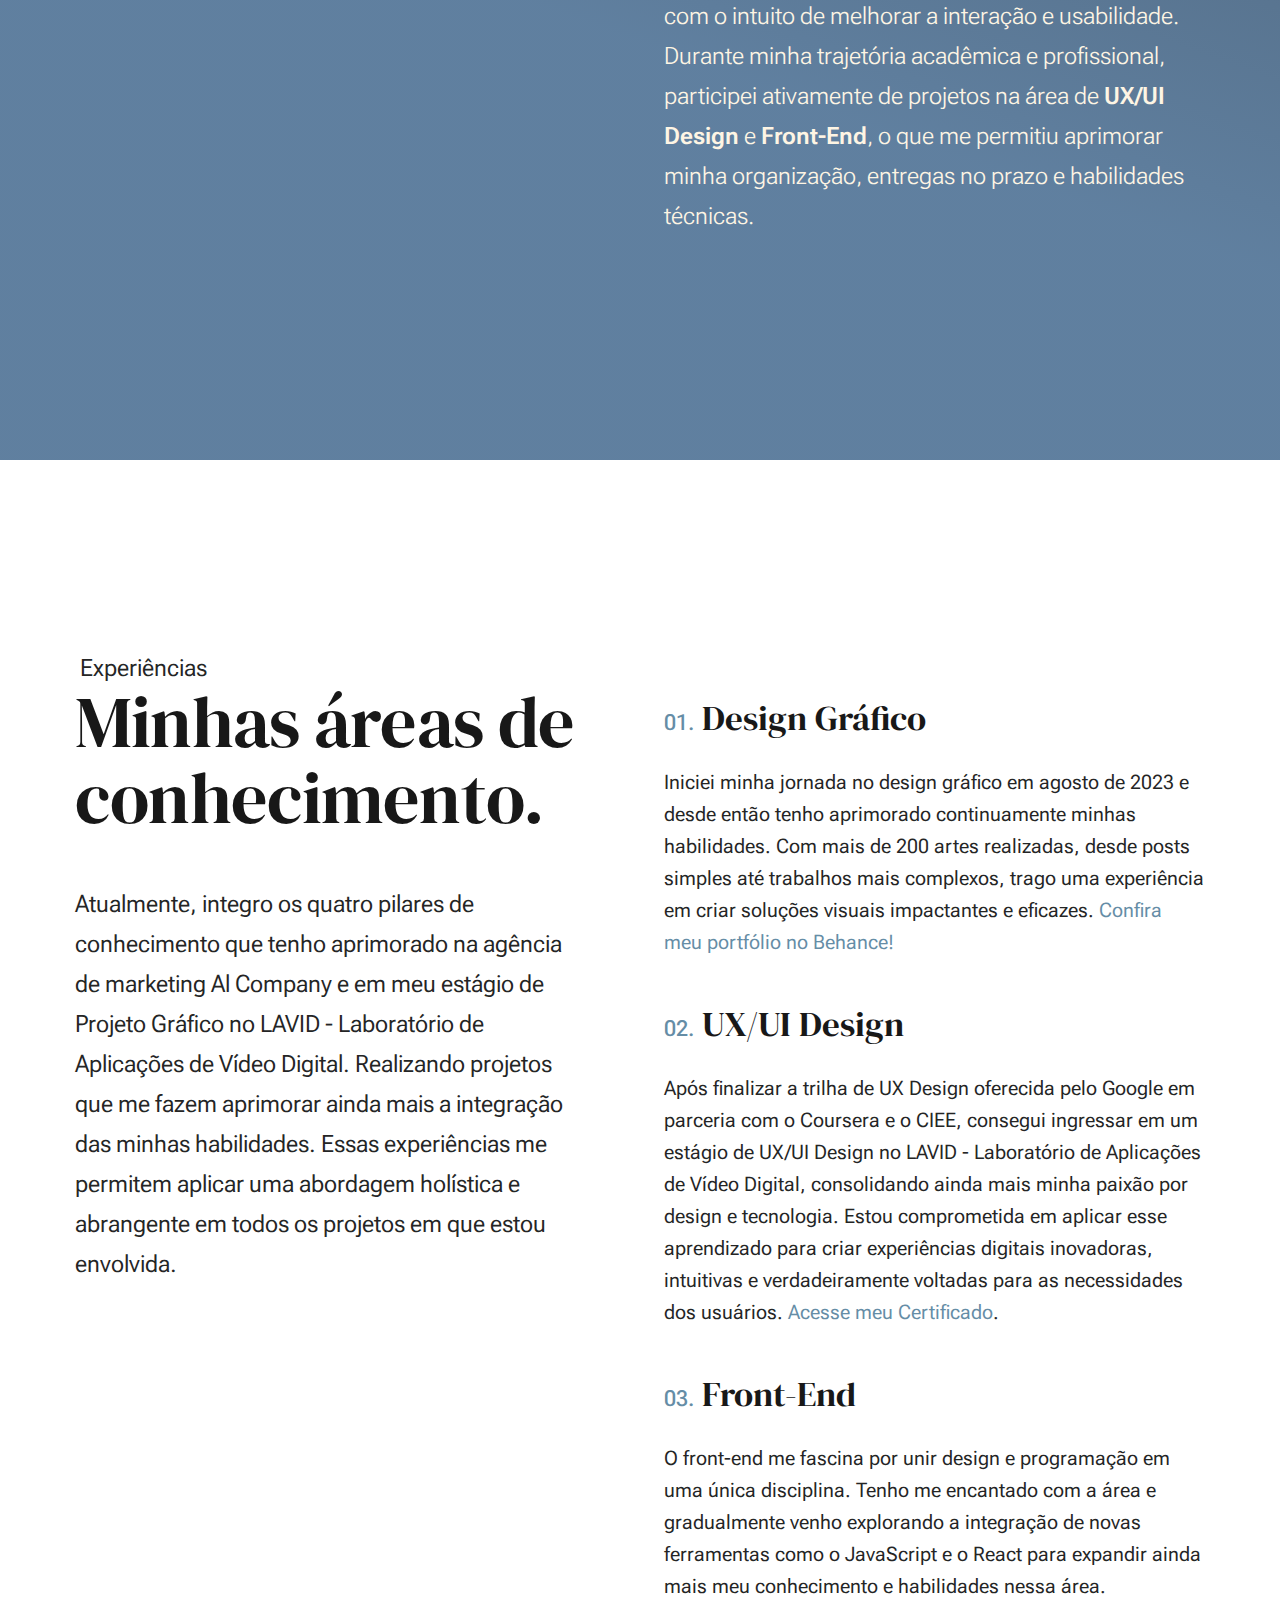
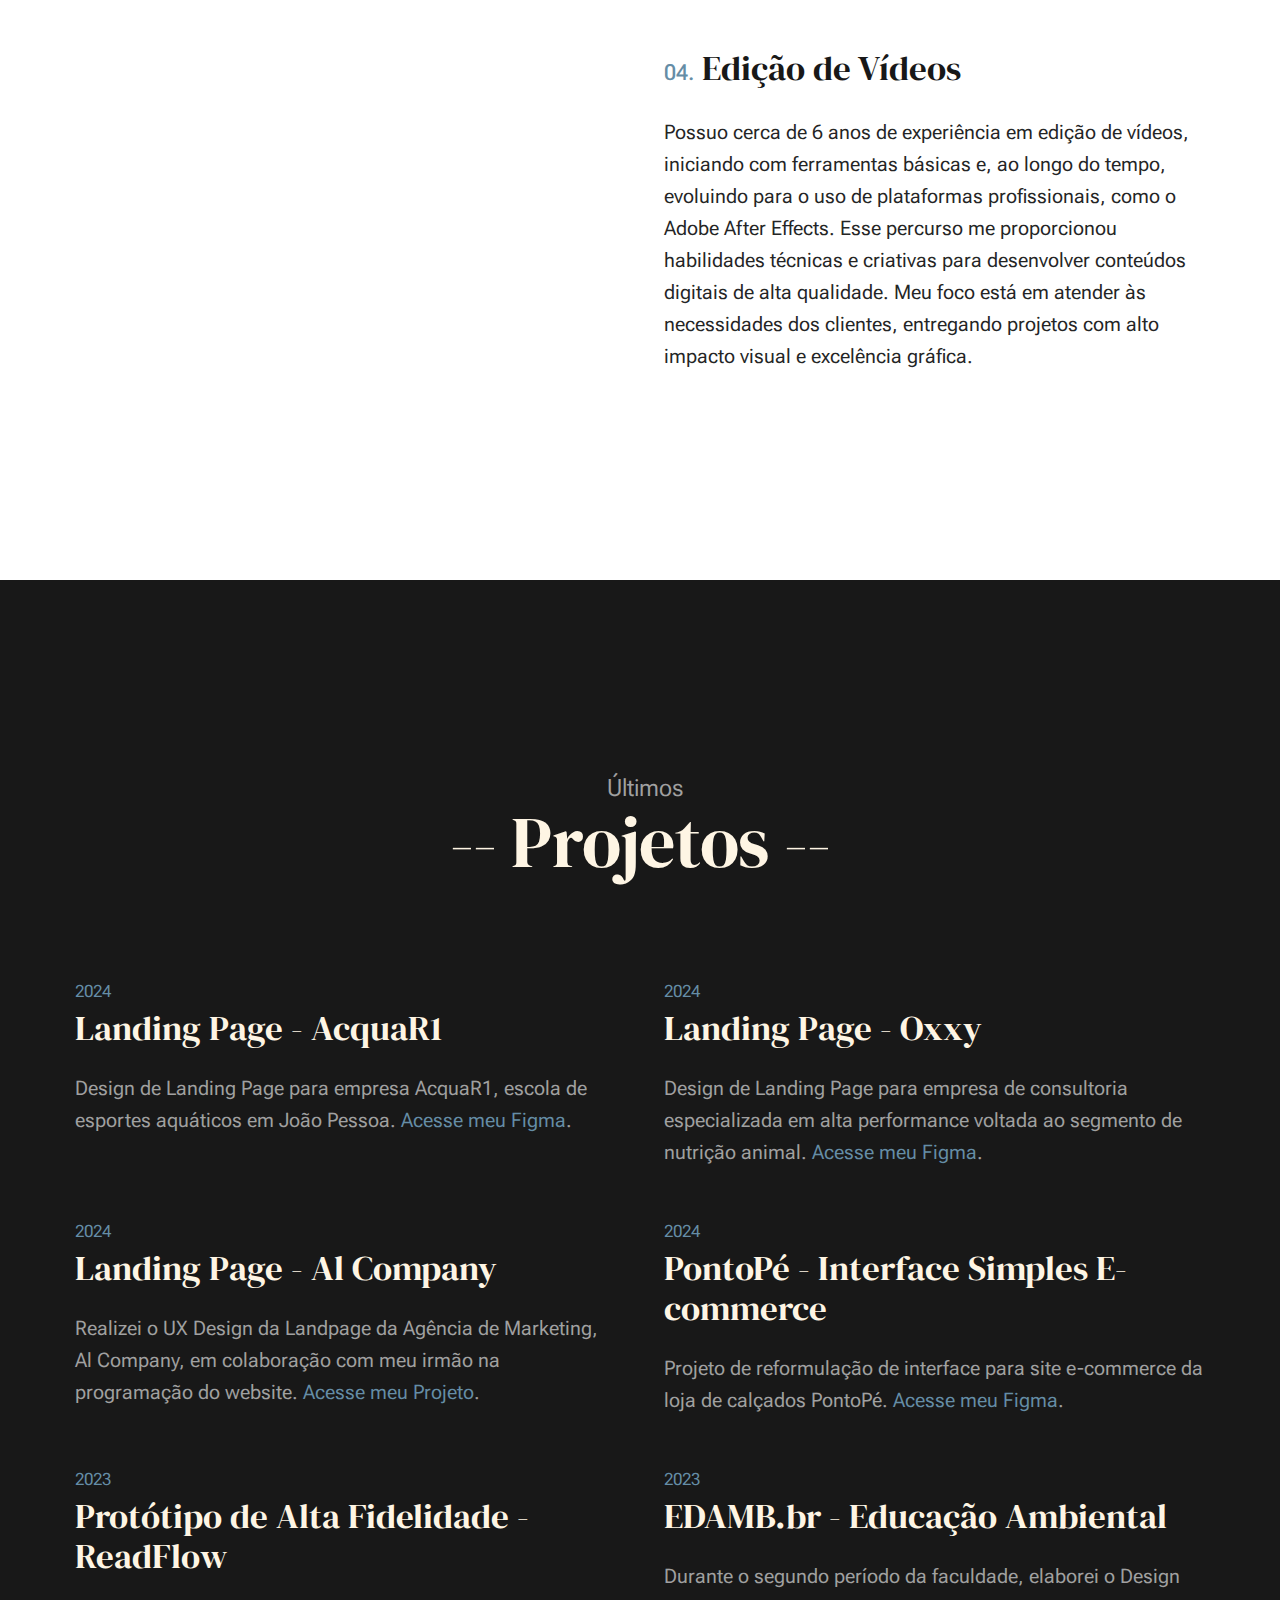
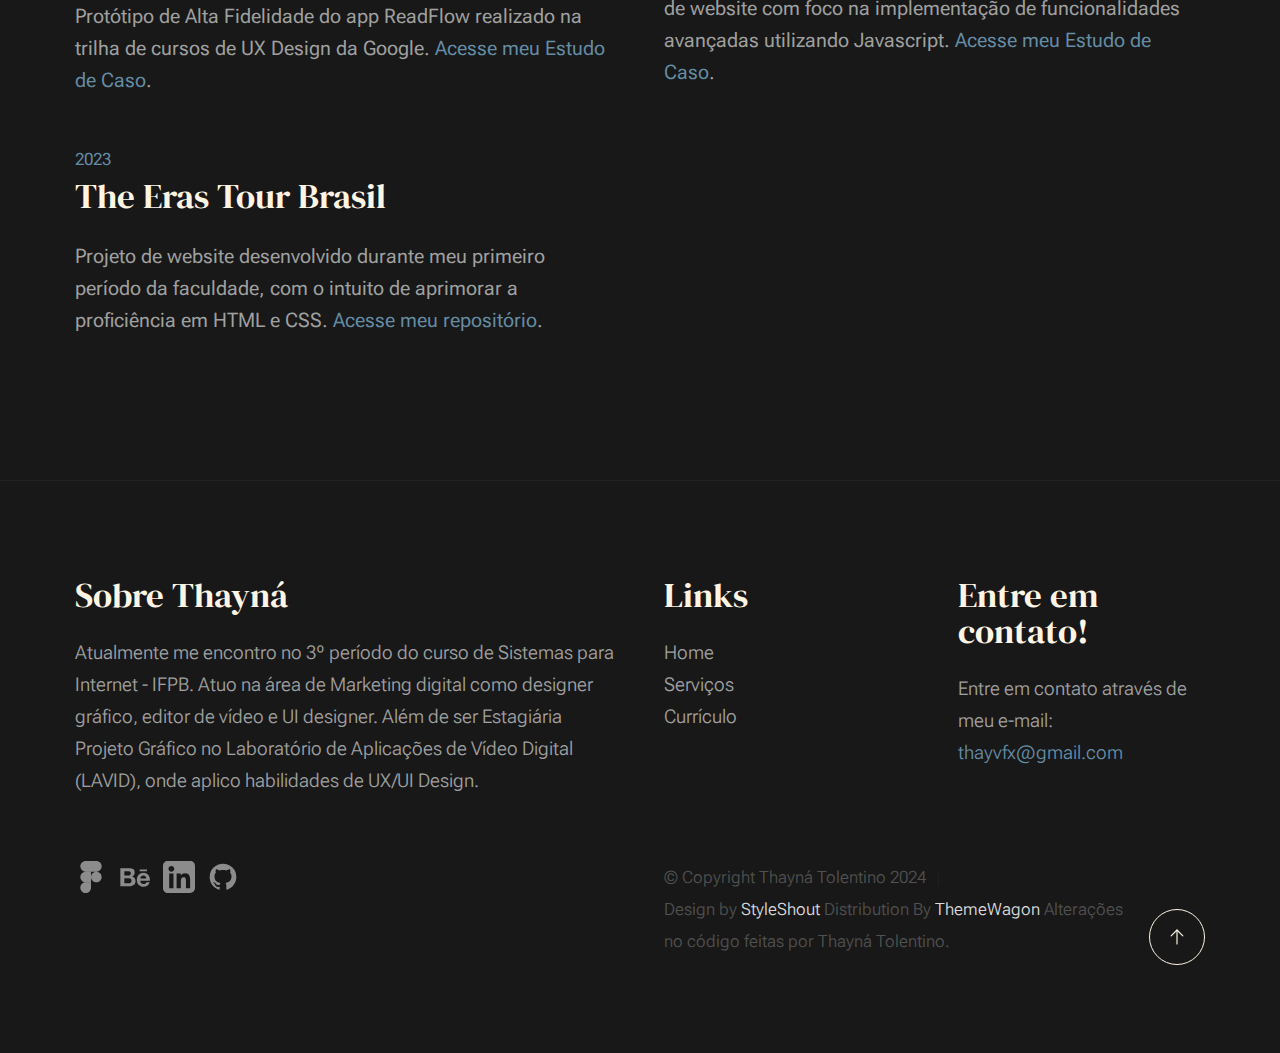
==== commit 30e6f073: "commit" ====
--- a/index.html
+++ b/index.html
@@ -119,11 +119,7 @@
                                 <div class="scroll-icon">
                                     <svg xmlns="http://www.w3.org/2000/svg" viewBox="0 0 24 24" width="36" height="36" fill="none" stroke="#97b34a" stroke-width="1" stroke-linecap="round" stroke-linejoin="round">&lt;!--!  Atomicons Free 1.00 by @atisalab License - https://atomicons.com/license/ (Icons: CC BY 4.0) Copyright 2021 Atomicons --&gt;<polyline points="7 13 12 18 17 13"></polyline><line x1="12" y1="18" x2="12" y2="6"></line></svg>
                                 </div>
-<<<<<<< HEAD
                                 <span>Role a página</span>
-=======
-                                <span>Desça para mais</span>
->>>>>>> e70d7e81da836e6a9df03ad633803819a3e98e96
                             </a>
                         </div> <!-- s-intro__scroll-down -->
                         
@@ -151,35 +147,19 @@
 
                         <div class="s-about__content-main grid-section-split__primary">
                             <p class="attention-getter">
-<<<<<<< HEAD
                                 Sou estudante do curso de Sistemas para Internet no Instituto Federal da Paraíba (IFPB),
                                 com habilidades sólidas em <strong>design gráfico</strong>, manipulação de imagens e <strong>edição
                                 de vídeo</strong>. Meu foco principal é o <strong>UX/UI Design</strong>, área na qual busco
                                 integrar minhas habilidades criativas e técnicas em novos projetos, com o objetivo de
                                 proporcionar experiências digitais de qualidade e centradas no usuário.
-=======
-                                Sou estudante do curso de Sistemas para Internet pelo Instituto Federal da Paraíba (IFPB),
-                                onde tenho me dedicado ao estudo Front-End. Possuo habilidades sólidas em
-                                UX Design, onde busco integrar minhas competências em design gráfico, manipulação de imagens
-                                e edição de vídeo em novos projetos, aplicando criatividade e diversificação para criar interfaces
-                                intuitivas e atraentes.
->>>>>>> e70d7e81da836e6a9df03ad633803819a3e98e96
                             </p>
                             
                             <p class="attention-getter">
-<<<<<<< HEAD
                                 Além disso, possuo experiência prática em <strong>Front-End</strong>, onde aplico minha
                                 criatividade para desenvolver interfaces intuitivas e visualmente atraentes, sempre com o
                                 intuito de melhorar a interação e usabilidade. Durante minha trajetória acadêmica e profissional,
                                 participei ativamente de projetos na área de <strong>UX/UI Design</strong> e <strong>Front-End</strong>,
                                 o que me permitiu aprimorar minha organização, entregas no prazo e habilidades técnicas.
-=======
-                                Possuo habilidades sólidas em Edição de Vídeo, incluindo experiência prática com Adobe After Effects
-                                há 5 anos. Já desenvolvi mais de 300 vídeos para clientes de diversos nichos, demonstrando uma diversidade
-                                de criatividade que vai desde o básico até técnicas avançadas, incluindo a implementação de motion design.
-                                Estou comprometida em expandir meu conhecimento e contribuir de forma significativa para os desafios futuros
-                                que minha jornada profissional me apresentar.
->>>>>>> e70d7e81da836e6a9df03ad633803819a3e98e96
                             </p>
                             
                             
@@ -240,11 +220,7 @@
                                 aprimorado na agência de marketing Al Company e em meu estágio de
                                 Projeto Gráfico no LAVID - Laboratório de Aplicações de Vídeo Digital. Realizando projetos
                                 que me fazem aprimorar ainda mais a integração das minhas habilidades.
-<<<<<<< HEAD
                                 Essas experiências me permitem aplicar uma abordagem holística e
-=======
-                                Essa experiência me permite aplicar uma abordagem holística e
->>>>>>> e70d7e81da836e6a9df03ad633803819a3e98e96
                                 abrangente em todos os projetos em que estou envolvida.
                             </p>
                         </div> <!-- end section-header -->
@@ -259,13 +235,8 @@
                                     <div class="grid-list-items__text list-items__item-text">
                                         <p>
                                             Iniciei minha jornada no design gráfico em agosto de 2023 e
-<<<<<<< HEAD
                                             desde então tenho aprimorado continuamente minhas habilidades. 
                                             Com mais de 200 artes realizadas, desde posts simples até trabalhos mais complexos,
-=======
-                                            desde então tenho aprimorado gradativamente. 
-                                            Com mais de 150 artes realizadas, desde posts simples até mais complexos,
->>>>>>> e70d7e81da836e6a9df03ad633803819a3e98e96
                                             trago uma experiência em criar soluções visuais impactantes e eficazes.
                                             <a href="https://www.behance.net/thaynatolentino">Confira meu portfólio no Behance!</a>
                                         </p>
@@ -277,7 +248,6 @@
                                     </div>
                                     <div class="grid-list-items__text list-items__item-text">
                                         <p>
-<<<<<<< HEAD
                                             Após finalizar a trilha de UX Design oferecida pelo Google em parceria com o Coursera e o CIEE,
                                             consegui ingressar em um estágio de UX/UI Design no LAVID - Laboratório de Aplicações de Vídeo Digital,
                                             consolidando ainda mais minha paixão por design e tecnologia. Estou comprometida em aplicar esse
@@ -285,13 +255,6 @@
                                             para as necessidades dos usuários.
                                             <a href="https://www.credly.com/badges/da9a8ffa-8fcf-418d-a3b6-2cdd8c72025f/linked_in_profile">
                                                 Acesse meu Certificado</a>.
-=======
-                                            Desde que descobri a jornada do UX designer,
-                                            venho aprimorando minhas meus conhecimentos constantemente. Possuo o 
-                                            Certificado Profissional de UX Design do Google, onde concluí a jornada dos sete cursos de UX
-                                            Design oferecidos pelo Google. Desenvolvi projetos do mais simples ao complexo como: Wireframes,
-                                            Plano de pesquisas, criação de Personas, Casos de Estudos etc.
->>>>>>> e70d7e81da836e6a9df03ad633803819a3e98e96
                                         </p>
                                     </div>
                                 </div> <!-- list-expertise__item -->
@@ -313,19 +276,11 @@
                                     </div>
                                     <div class="grid-list-items__text list-items__item-text">
                                         <p>
-<<<<<<< HEAD
                                             Possuo cerca de 6 anos de experiência em edição de vídeos, iniciando com ferramentas básicas
                                             e, ao longo do tempo, evoluindo para o uso de plataformas profissionais, como o Adobe After
                                             Effects. Esse percurso me proporcionou habilidades técnicas e criativas para desenvolver
                                             conteúdos digitais de alta qualidade. Meu foco está em atender às necessidades dos clientes,
                                             entregando projetos com alto impacto visual e excelência gráfica.
-=======
-                                            Edito vídeos há cerca de 5 anos. Comecei com ferramentas simples e,
-                                            ao longo do tempo, me desenvolvi na área até utilizar
-                                            plataformas profissionais como o Adobe After Effects. Esse conhecimento me
-                                            permite criar conteúdo digital de alta qualidade para meus clientes, garantindo
-                                            uma entrega impactante e profissional.<a href="https://thaynarlt.github.io/Portfolio-MyWork/"> Confira meu portfólio de vídeos!</a>
->>>>>>> e70d7e81da836e6a9df03ad633803819a3e98e96
                                         </p>
                                     </div>
                                 </div> <!-- list-expertise__item -->
@@ -489,13 +444,8 @@
                     <h3>Sobre Thayná</h3>
                     <p>
                     Atualmente me encontro no 3º período do curso de Sistemas para Internet - IFPB. Atuo na área de
-<<<<<<< HEAD
                     Marketing digital como designer gráfico, editor de vídeo e UI designer. Além de ser Estagiária Projeto Gráfico
                     no Laboratório de Aplicações de Vídeo Digital (LAVID), onde aplico habilidades de UX/UI Design.
-=======
-                    Marketing digital como designer gráfico e editor de vídeo, sempre buscando realizar projetos na área de
-                    UX Design e programação.
->>>>>>> e70d7e81da836e6a9df03ad633803819a3e98e96
                     </p>               
                 </div>                
                 <div class="column xl-3 lg-6 md-12 s-footer__block s-footer__site-links">
